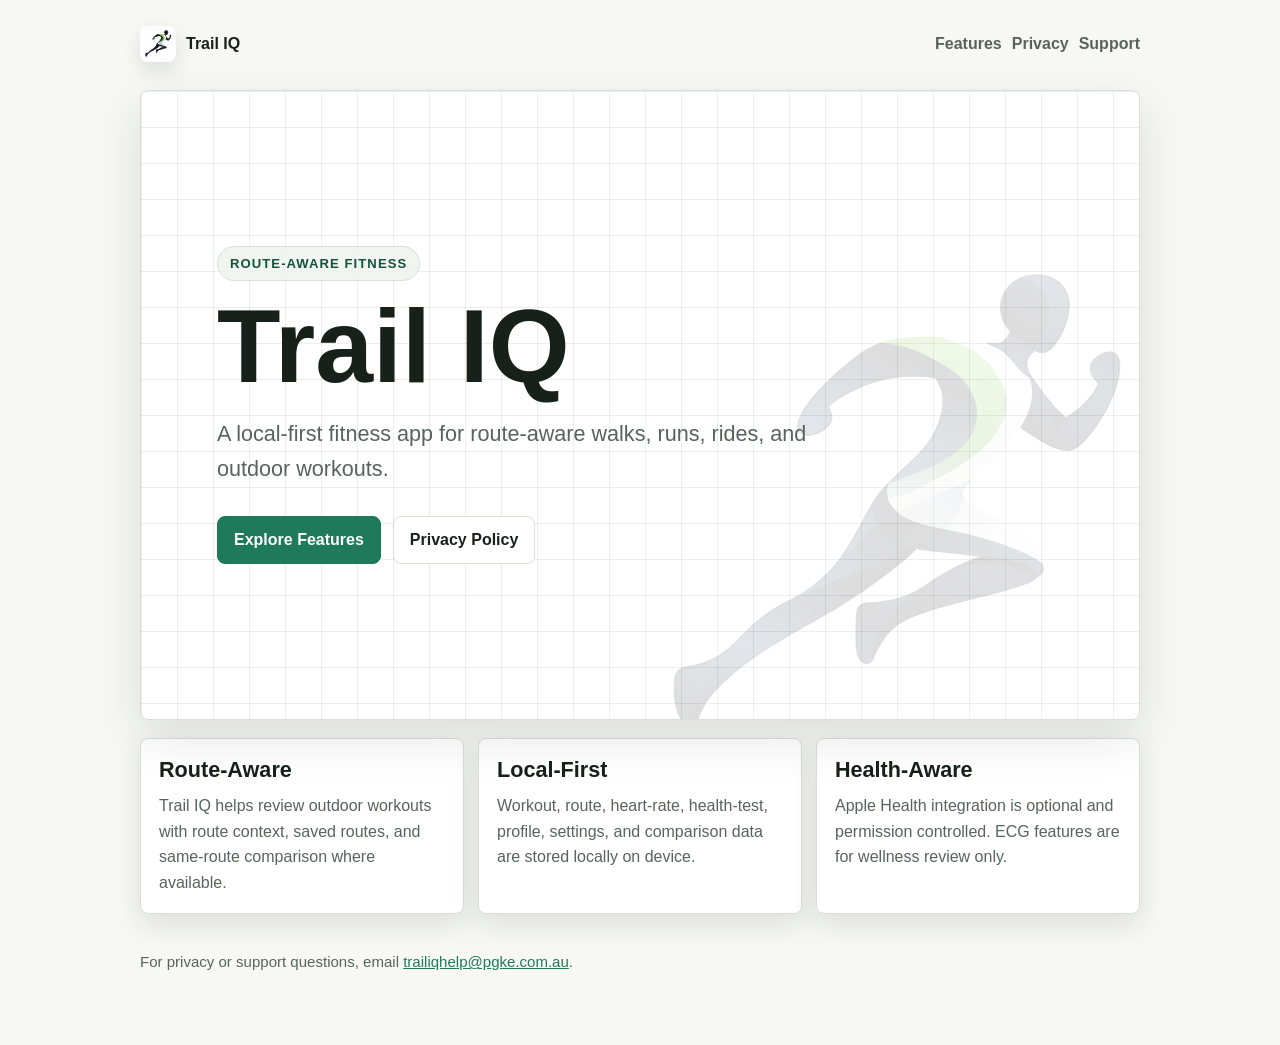
==== index.html @ 5d2b4063 "Update Trail IQ support email" ====
<!doctype html>
<html lang="en">
<head>
  <meta charset="utf-8">
  <meta name="viewport" content="width=device-width, initial-scale=1">
  <title>Trail IQ</title>
  <meta name="description" content="Trail IQ is a local-first fitness app for route-aware outdoor workouts.">
  <style>
    :root {
      color-scheme: light dark;
      --bg: #f7f8f4;
      --text: #17201b;
      --muted: #58635d;
      --panel: #ffffff;
      --panel-soft: #eef3ef;
      --border: #d9ded7;
      --grid: rgba(23, 32, 27, 0.08);
      --accent: #1f7a5c;
      --accent-strong: #14513e;
      --blue: #2f6f95;
      --amber: #a45f10;
      --shadow: rgba(23, 32, 27, 0.12);
    }

    @media (prefers-color-scheme: dark) {
      :root {
        --bg: #111612;
        --text: #edf3ee;
        --muted: #aab5ae;
        --panel: #1a211c;
        --panel-soft: #141b16;
        --border: #334036;
        --grid: rgba(237, 243, 238, 0.08);
        --accent: #5bd39e;
        --accent-strong: #87e6ba;
        --blue: #76b7db;
        --amber: #e6aa4f;
        --shadow: rgba(0, 0, 0, 0.28);
      }
    }

    * {
      box-sizing: border-box;
    }

    body {
      margin: 0;
      background: var(--bg);
      color: var(--text);
      font: 16px/1.6 -apple-system, BlinkMacSystemFont, "Segoe UI", sans-serif;
    }

    main {
      max-width: 1040px;
      margin: 0 auto;
      padding: 26px 20px 56px;
    }

    .site-nav {
      display: flex;
      align-items: center;
      justify-content: space-between;
      gap: 16px;
      margin-bottom: 28px;
    }

    .brand {
      display: inline-flex;
      align-items: center;
      gap: 10px;
      color: var(--text);
      font-weight: 800;
      text-decoration: none;
    }

    .brand img {
      width: 36px;
      height: 36px;
      border-radius: 8px;
      box-shadow: 0 8px 20px var(--shadow);
    }

    .nav-links {
      display: flex;
      flex-wrap: wrap;
      justify-content: flex-end;
      gap: 10px;
    }

    .nav-links a {
      color: var(--muted);
      font-weight: 700;
      text-decoration: none;
    }

    .nav-links a:hover {
      color: var(--accent);
    }

    header {
      position: relative;
      overflow: hidden;
      display: flex;
      align-items: center;
      min-height: 70vh;
      border: 1px solid var(--border);
      border-radius: 8px;
      background:
        linear-gradient(90deg, var(--grid) 1px, transparent 1px),
        linear-gradient(var(--grid) 1px, transparent 1px),
        var(--panel);
      background-size: 36px 36px;
      padding: clamp(26px, 7vw, 76px);
      box-shadow: 0 16px 48px var(--shadow);
    }

    .hero-content {
      position: relative;
      z-index: 1;
      max-width: 680px;
    }

    .hero-mark {
      position: absolute;
      right: clamp(-100px, -5vw, -28px);
      bottom: clamp(-120px, -8vw, -46px);
      width: min(58vw, 620px);
      max-width: 78%;
      opacity: 0.14;
      pointer-events: none;
      user-select: none;
    }

    .kicker {
      display: inline-flex;
      margin-bottom: 18px;
      border: 1px solid var(--border);
      border-radius: 999px;
      padding: 6px 12px;
      background: color-mix(in srgb, var(--panel-soft) 82%, transparent);
      color: var(--accent-strong);
      font-size: 0.82rem;
      font-weight: 800;
      text-transform: uppercase;
      letter-spacing: 0.08em;
    }

    h1 {
      margin: 0;
      font-size: clamp(3rem, 11vw, 6.5rem);
      line-height: 0.92;
      letter-spacing: 0;
    }

    h2 {
      margin: 0 0 10px;
      font-size: 1.35rem;
      line-height: 1.2;
    }

    p {
      color: var(--muted);
    }

    a {
      color: var(--accent);
    }

    .lede {
      max-width: 620px;
      margin: 22px 0 0;
      font-size: clamp(1.1rem, 2.4vw, 1.35rem);
    }

    .actions {
      display: flex;
      flex-wrap: wrap;
      gap: 12px;
      margin-top: 30px;
    }

    .button {
      display: inline-flex;
      min-height: 44px;
      align-items: center;
      justify-content: center;
      border: 1px solid var(--border);
      border-radius: 8px;
      padding: 10px 16px;
      color: var(--text);
      font-weight: 700;
      text-decoration: none;
      background: var(--panel);
    }

    .button.primary {
      border-color: var(--accent);
      background: var(--accent);
      color: #ffffff;
    }

    .route-visual {
      overflow: hidden;
      border: 1px solid var(--border);
      border-radius: 8px;
      background:
        linear-gradient(90deg, var(--grid) 1px, transparent 1px),
        linear-gradient(var(--grid) 1px, transparent 1px),
        var(--panel);
      background-size: 34px 34px;
      min-height: 360px;
      padding: 22px;
    }

    .route-visual svg {
      display: block;
      width: 100%;
      height: auto;
    }

    .map-label {
      display: flex;
      justify-content: space-between;
      gap: 16px;
      margin-top: 14px;
      color: var(--muted);
      font-size: 0.92rem;
      font-weight: 700;
    }

    .sections {
      display: grid;
      grid-template-columns: repeat(3, minmax(0, 1fr));
      gap: 14px;
      margin-top: 18px;
    }

    .section-card {
      border: 1px solid var(--border);
      border-radius: 8px;
      background: var(--panel);
      padding: 18px;
      box-shadow: 0 10px 28px var(--shadow);
    }

    .section-card p {
      margin: 0;
    }

    footer {
      margin-top: 36px;
      color: var(--muted);
      font-size: 0.94rem;
    }

    @media (max-width: 760px) {
      .sections {
        grid-template-columns: 1fr;
      }

      header {
        min-height: auto;
      }

      .site-nav {
        align-items: flex-start;
        flex-direction: column;
      }

      .nav-links {
        justify-content: flex-start;
      }

      .hero-mark {
        width: 86vw;
        max-width: none;
        opacity: 0.08;
      }
    }
  </style>
</head>
<body>
  <main>
    <nav class="site-nav" aria-label="Trail IQ public site">
      <a class="brand" href="index.html">
        <img src="assets/app-icon.png" alt="">
        <span>Trail IQ</span>
      </a>
      <div class="nav-links">
        <a href="features.html">Features</a>
        <a href="privacy.html">Privacy</a>
        <a href="support.html">Support</a>
      </div>
    </nav>

    <header>
      <img class="hero-mark" src="assets/app-icon.png" alt="">
      <section class="hero-content" aria-labelledby="page-title">
        <span class="kicker">Route-aware fitness</span>
        <h1 id="page-title">Trail IQ</h1>
        <p class="lede">A local-first fitness app for route-aware walks, runs, rides, and outdoor workouts.</p>
        <div class="actions" aria-label="Trail IQ public links">
          <a class="button primary" href="features.html">Explore Features</a>
          <a class="button" href="privacy.html">Privacy Policy</a>
        </div>
      </section>

    </header>

    <section class="sections" aria-label="Trail IQ summary">
      <article class="section-card">
        <h2>Route-Aware</h2>
        <p>Trail IQ helps review outdoor workouts with route context, saved routes, and same-route comparison where available.</p>
      </article>
      <article class="section-card">
        <h2>Local-First</h2>
        <p>Workout, route, heart-rate, health-test, profile, settings, and comparison data are stored locally on device.</p>
      </article>
      <article class="section-card">
        <h2>Health-Aware</h2>
        <p>Apple Health integration is optional and permission controlled. ECG features are for wellness review only.</p>
      </article>
    </section>

    <footer>
      <p>For privacy or support questions, email <a href="mailto:trailiqhelp@pgke.com.au">trailiqhelp@pgke.com.au</a>.</p>
    </footer>
  </main>
</body>
</html>
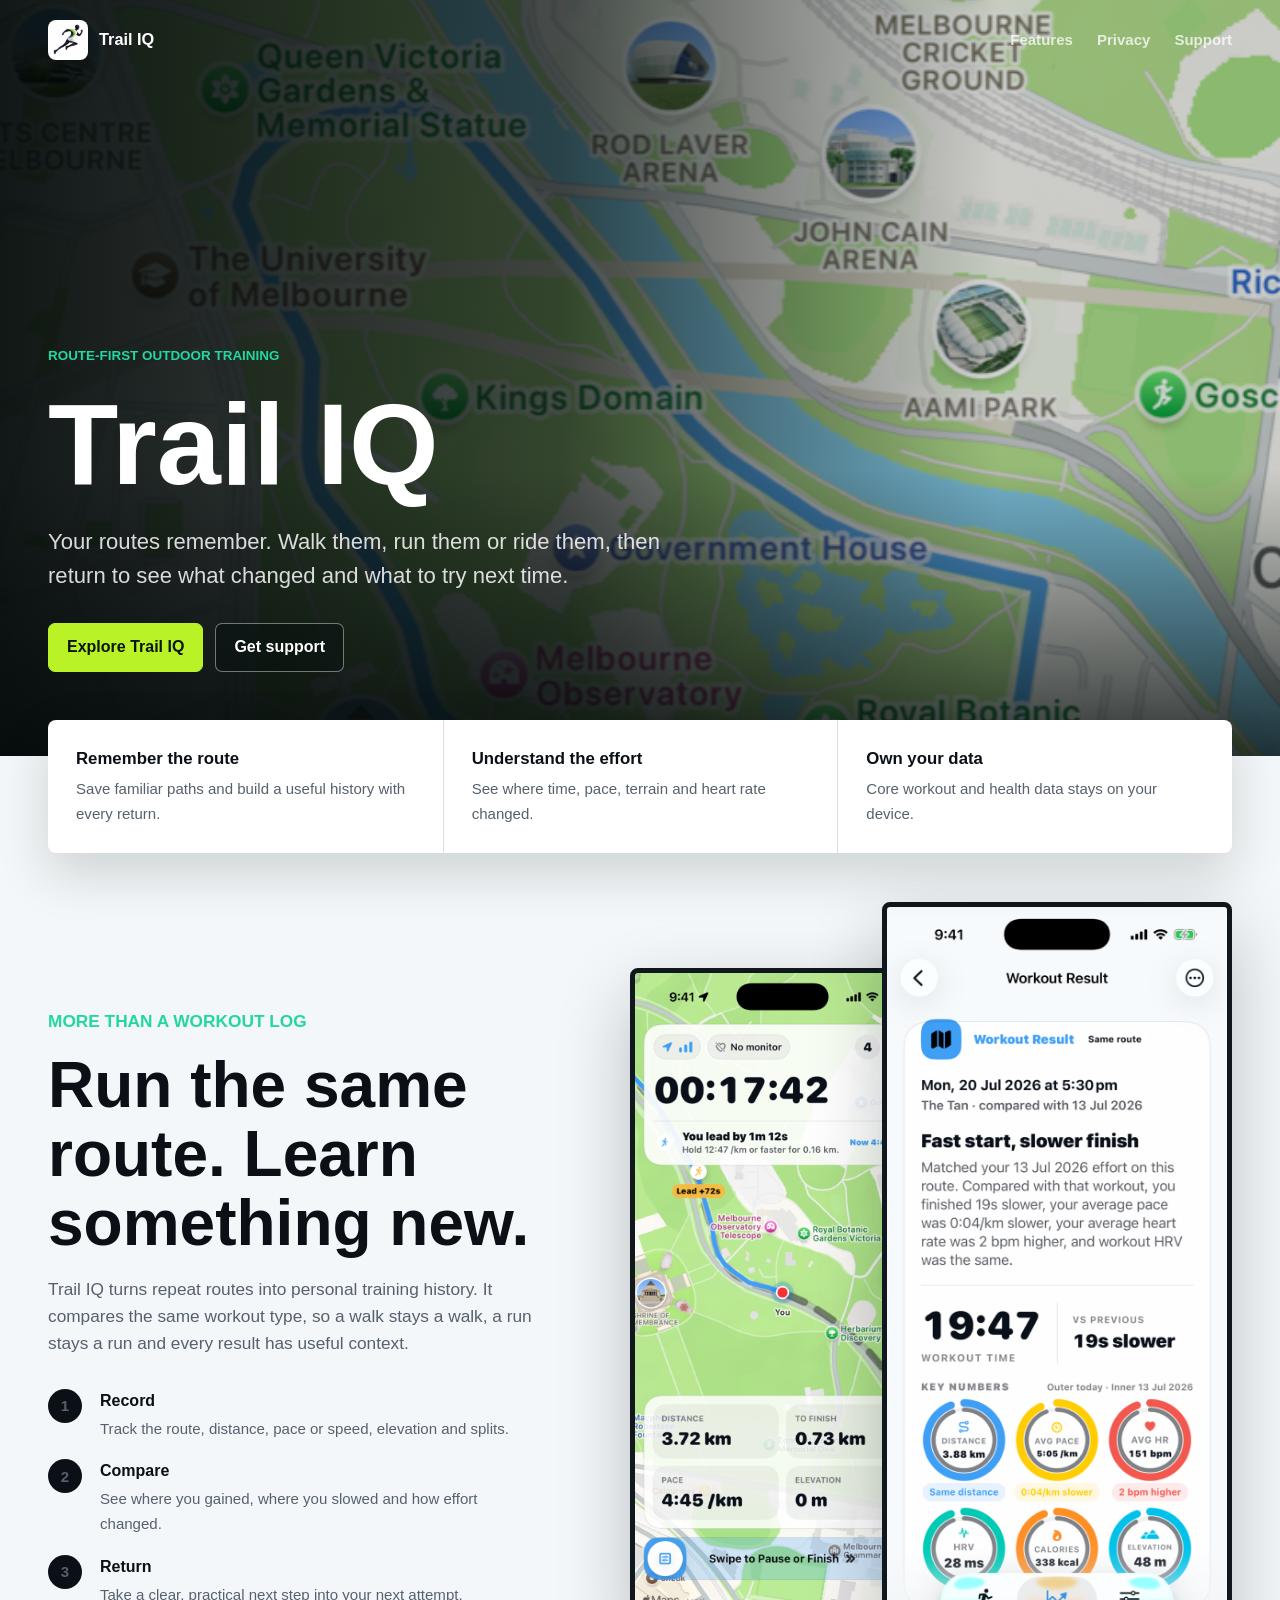
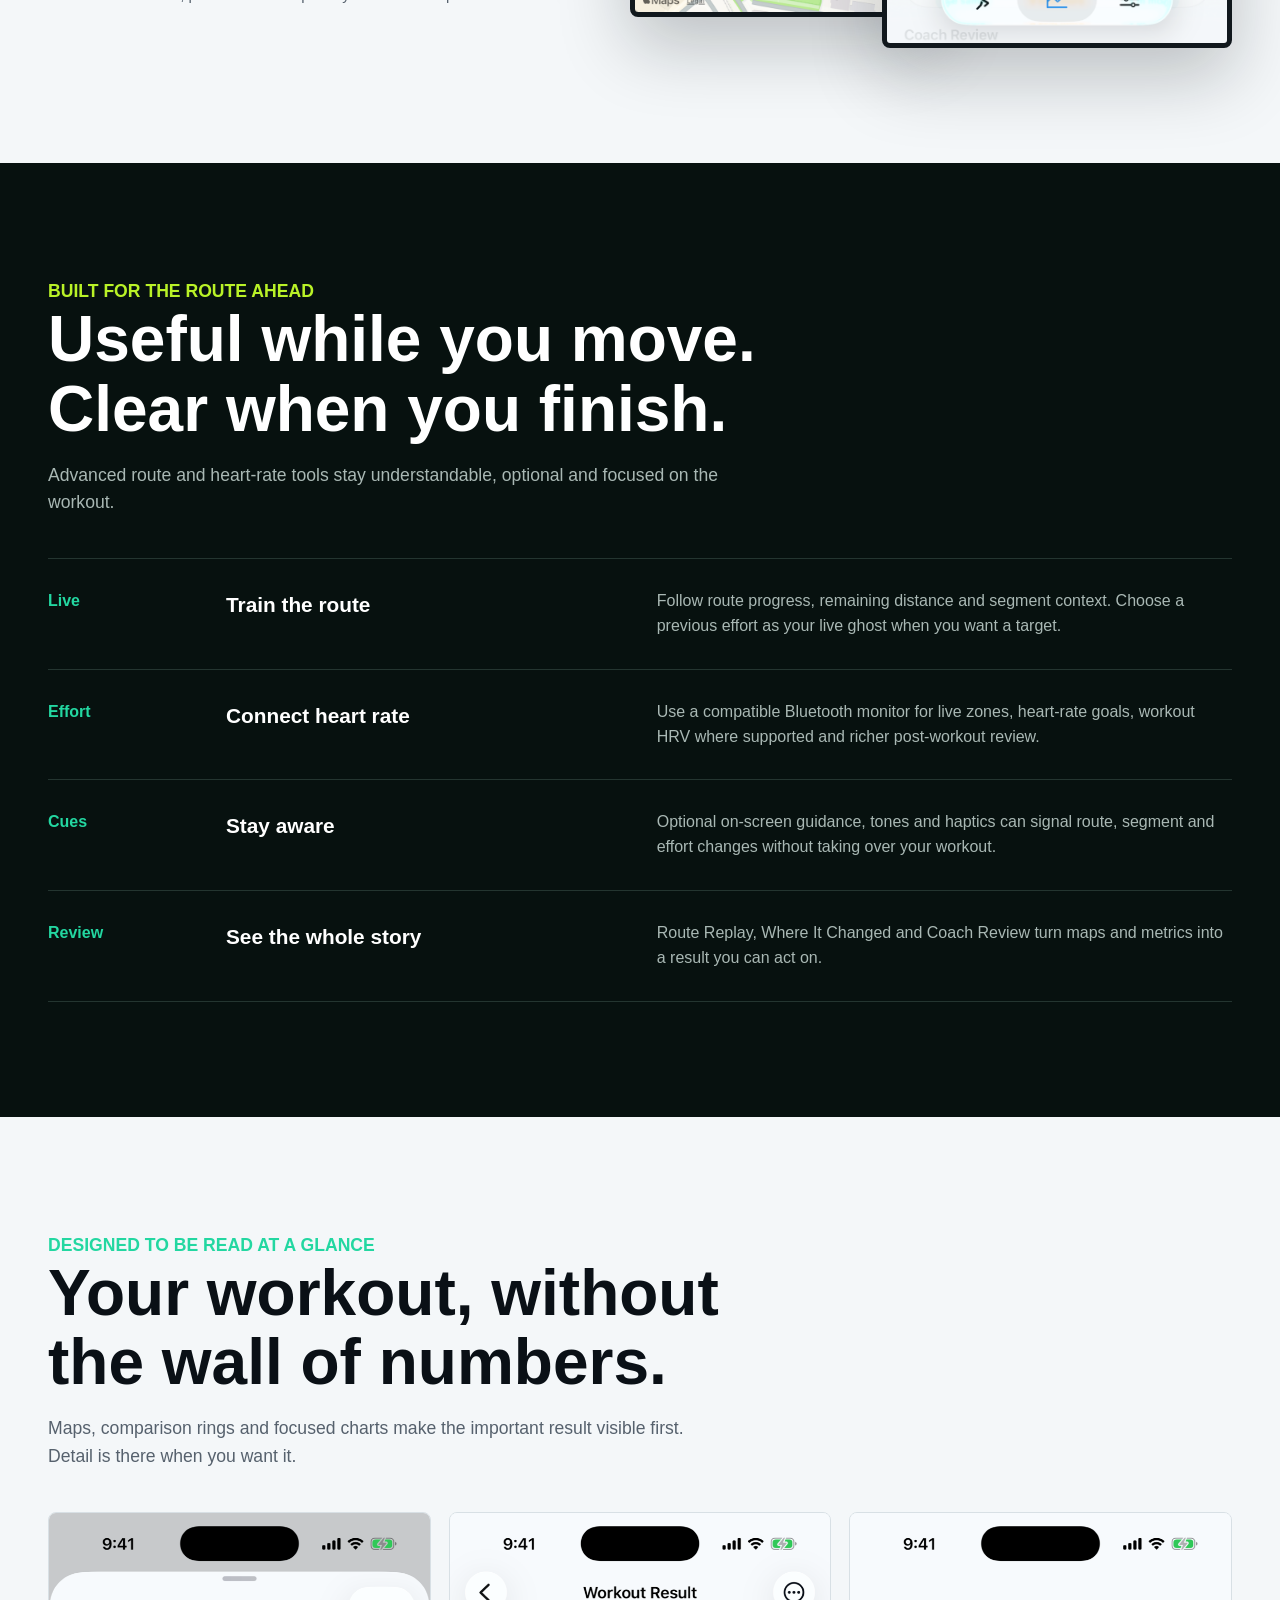
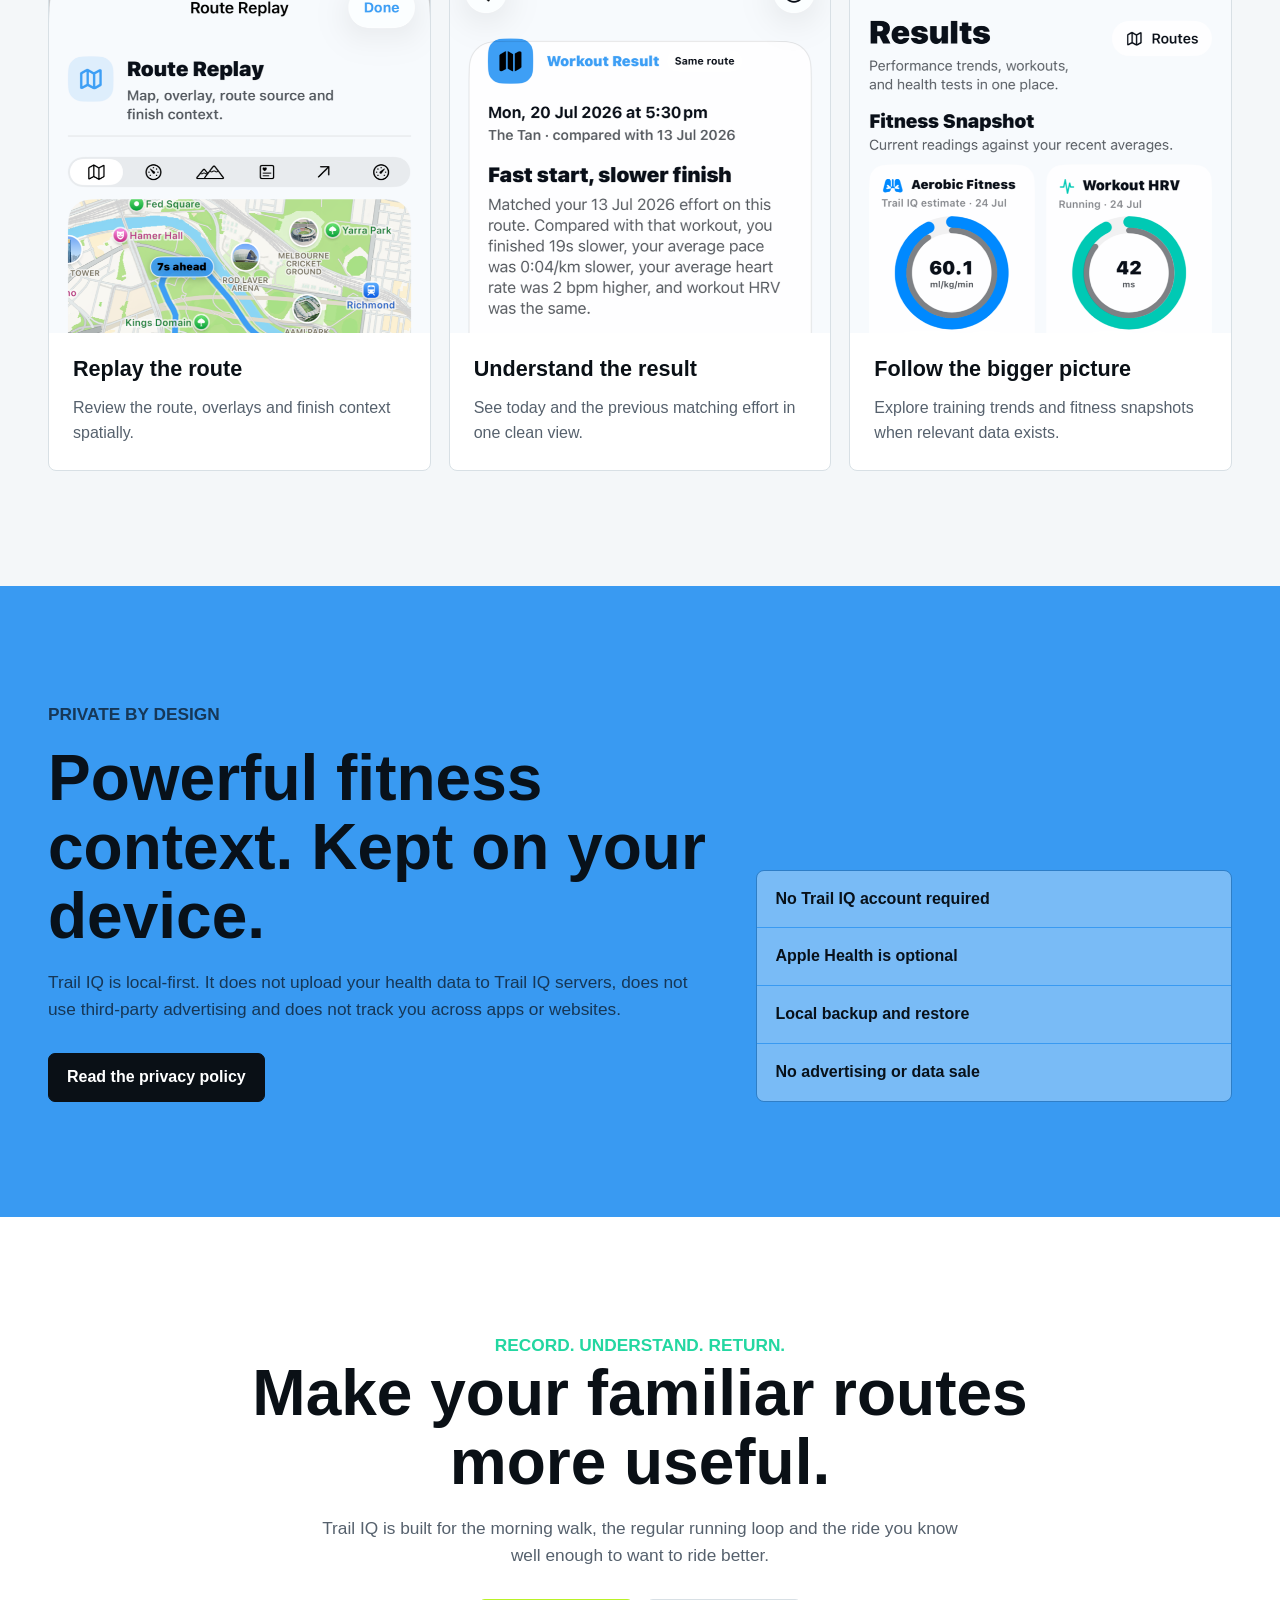
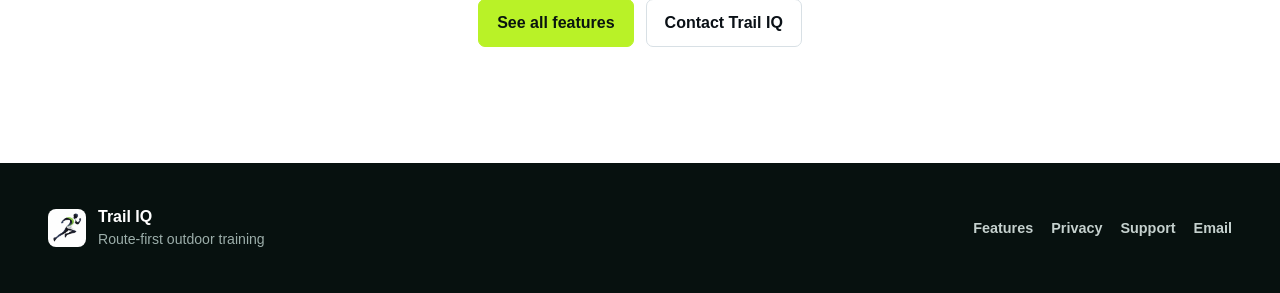
==== commit e5a45d4a: "Revamp Trail IQ public website" ====
--- a/index.html
+++ b/index.html
@@ -3,328 +3,224 @@
 <head>
   <meta charset="utf-8">
   <meta name="viewport" content="width=device-width, initial-scale=1">
-  <title>Trail IQ</title>
-  <meta name="description" content="Trail IQ is a local-first fitness app for route-aware outdoor workouts.">
-  <style>
-    :root {
-      color-scheme: light dark;
-      --bg: #f7f8f4;
-      --text: #17201b;
-      --muted: #58635d;
-      --panel: #ffffff;
-      --panel-soft: #eef3ef;
-      --border: #d9ded7;
-      --grid: rgba(23, 32, 27, 0.08);
-      --accent: #1f7a5c;
-      --accent-strong: #14513e;
-      --blue: #2f6f95;
-      --amber: #a45f10;
-      --shadow: rgba(23, 32, 27, 0.12);
-    }
-
-    @media (prefers-color-scheme: dark) {
-      :root {
-        --bg: #111612;
-        --text: #edf3ee;
-        --muted: #aab5ae;
-        --panel: #1a211c;
-        --panel-soft: #141b16;
-        --border: #334036;
-        --grid: rgba(237, 243, 238, 0.08);
-        --accent: #5bd39e;
-        --accent-strong: #87e6ba;
-        --blue: #76b7db;
-        --amber: #e6aa4f;
-        --shadow: rgba(0, 0, 0, 0.28);
-      }
-    }
-
-    * {
-      box-sizing: border-box;
-    }
-
-    body {
-      margin: 0;
-      background: var(--bg);
-      color: var(--text);
-      font: 16px/1.6 -apple-system, BlinkMacSystemFont, "Segoe UI", sans-serif;
-    }
-
-    main {
-      max-width: 1040px;
-      margin: 0 auto;
-      padding: 26px 20px 56px;
-    }
-
-    .site-nav {
-      display: flex;
-      align-items: center;
-      justify-content: space-between;
-      gap: 16px;
-      margin-bottom: 28px;
-    }
-
-    .brand {
-      display: inline-flex;
-      align-items: center;
-      gap: 10px;
-      color: var(--text);
-      font-weight: 800;
-      text-decoration: none;
-    }
-
-    .brand img {
-      width: 36px;
-      height: 36px;
-      border-radius: 8px;
-      box-shadow: 0 8px 20px var(--shadow);
-    }
-
-    .nav-links {
-      display: flex;
-      flex-wrap: wrap;
-      justify-content: flex-end;
-      gap: 10px;
-    }
-
-    .nav-links a {
-      color: var(--muted);
-      font-weight: 700;
-      text-decoration: none;
-    }
-
-    .nav-links a:hover {
-      color: var(--accent);
-    }
-
-    header {
-      position: relative;
-      overflow: hidden;
-      display: flex;
-      align-items: center;
-      min-height: 70vh;
-      border: 1px solid var(--border);
-      border-radius: 8px;
-      background:
-        linear-gradient(90deg, var(--grid) 1px, transparent 1px),
-        linear-gradient(var(--grid) 1px, transparent 1px),
-        var(--panel);
-      background-size: 36px 36px;
-      padding: clamp(26px, 7vw, 76px);
-      box-shadow: 0 16px 48px var(--shadow);
-    }
-
-    .hero-content {
-      position: relative;
-      z-index: 1;
-      max-width: 680px;
-    }
-
-    .hero-mark {
-      position: absolute;
-      right: clamp(-100px, -5vw, -28px);
-      bottom: clamp(-120px, -8vw, -46px);
-      width: min(58vw, 620px);
-      max-width: 78%;
-      opacity: 0.14;
-      pointer-events: none;
-      user-select: none;
-    }
-
-    .kicker {
-      display: inline-flex;
-      margin-bottom: 18px;
-      border: 1px solid var(--border);
-      border-radius: 999px;
-      padding: 6px 12px;
-      background: color-mix(in srgb, var(--panel-soft) 82%, transparent);
-      color: var(--accent-strong);
-      font-size: 0.82rem;
-      font-weight: 800;
-      text-transform: uppercase;
-      letter-spacing: 0.08em;
-    }
-
-    h1 {
-      margin: 0;
-      font-size: clamp(3rem, 11vw, 6.5rem);
-      line-height: 0.92;
-      letter-spacing: 0;
-    }
-
-    h2 {
-      margin: 0 0 10px;
-      font-size: 1.35rem;
-      line-height: 1.2;
-    }
-
-    p {
-      color: var(--muted);
-    }
-
-    a {
-      color: var(--accent);
-    }
-
-    .lede {
-      max-width: 620px;
-      margin: 22px 0 0;
-      font-size: clamp(1.1rem, 2.4vw, 1.35rem);
-    }
-
-    .actions {
-      display: flex;
-      flex-wrap: wrap;
-      gap: 12px;
-      margin-top: 30px;
-    }
-
-    .button {
-      display: inline-flex;
-      min-height: 44px;
-      align-items: center;
-      justify-content: center;
-      border: 1px solid var(--border);
-      border-radius: 8px;
-      padding: 10px 16px;
-      color: var(--text);
-      font-weight: 700;
-      text-decoration: none;
-      background: var(--panel);
-    }
-
-    .button.primary {
-      border-color: var(--accent);
-      background: var(--accent);
-      color: #ffffff;
-    }
-
-    .route-visual {
-      overflow: hidden;
-      border: 1px solid var(--border);
-      border-radius: 8px;
-      background:
-        linear-gradient(90deg, var(--grid) 1px, transparent 1px),
-        linear-gradient(var(--grid) 1px, transparent 1px),
-        var(--panel);
-      background-size: 34px 34px;
-      min-height: 360px;
-      padding: 22px;
-    }
-
-    .route-visual svg {
-      display: block;
-      width: 100%;
-      height: auto;
-    }
-
-    .map-label {
-      display: flex;
-      justify-content: space-between;
-      gap: 16px;
-      margin-top: 14px;
-      color: var(--muted);
-      font-size: 0.92rem;
-      font-weight: 700;
-    }
-
-    .sections {
-      display: grid;
-      grid-template-columns: repeat(3, minmax(0, 1fr));
-      gap: 14px;
-      margin-top: 18px;
-    }
-
-    .section-card {
-      border: 1px solid var(--border);
-      border-radius: 8px;
-      background: var(--panel);
-      padding: 18px;
-      box-shadow: 0 10px 28px var(--shadow);
-    }
-
-    .section-card p {
-      margin: 0;
-    }
-
-    footer {
-      margin-top: 36px;
-      color: var(--muted);
-      font-size: 0.94rem;
-    }
-
-    @media (max-width: 760px) {
-      .sections {
-        grid-template-columns: 1fr;
-      }
-
-      header {
-        min-height: auto;
-      }
-
-      .site-nav {
-        align-items: flex-start;
-        flex-direction: column;
-      }
-
-      .nav-links {
-        justify-content: flex-start;
-      }
-
-      .hero-mark {
-        width: 86vw;
-        max-width: none;
-        opacity: 0.08;
-      }
-    }
-  </style>
+  <meta name="theme-color" content="#07110f">
+  <title>Trail IQ | Your routes remember</title>
+  <meta name="description" content="Trail IQ remembers the routes you walk, run and ride, then shows what changed and what to try next time.">
+  <meta property="og:title" content="Trail IQ | Your routes remember">
+  <meta property="og:description" content="Record outdoor workouts, compare every return and learn from the routes you repeat.">
+  <meta property="og:image" content="assets/screen-result.png">
+  <link rel="icon" href="assets/app-icon.png">
+  <link rel="stylesheet" href="assets/site.css?v=4">
 </head>
 <body>
+  <nav class="site-nav on-dark" aria-label="Trail IQ public site">
+    <a class="brand" href="index.html" aria-current="page">
+      <img src="assets/app-icon.png" alt="">
+      <span>Trail IQ</span>
+    </a>
+    <div class="nav-links">
+      <a href="features.html">Features</a>
+      <a href="privacy.html">Privacy</a>
+      <a href="support.html">Support</a>
+    </div>
+  </nav>
+
   <main>
-    <nav class="site-nav" aria-label="Trail IQ public site">
-      <a class="brand" href="index.html">
+    <header class="hero">
+      <div class="hero-inner">
+        <div class="hero-copy">
+          <p class="eyebrow">Route-first outdoor training</p>
+          <h1>Trail IQ</h1>
+          <p class="lede">Your routes remember. Walk them, run them or ride them, then return to see what changed and what to try next time.</p>
+          <div class="actions">
+            <a class="button bright" href="features.html">Explore Trail IQ</a>
+            <a class="button ghost" href="support.html">Get support</a>
+          </div>
+        </div>
+      </div>
+    </header>
+
+    <section class="promise-strip" aria-label="Trail IQ at a glance">
+      <div class="promise-grid">
+        <div class="promise-item">
+          <strong>Remember the route</strong>
+          <span>Save familiar paths and build a useful history with every return.</span>
+        </div>
+        <div class="promise-item">
+          <strong>Understand the effort</strong>
+          <span>See where time, pace, terrain and heart rate changed.</span>
+        </div>
+        <div class="promise-item">
+          <strong>Own your data</strong>
+          <span>Core workout and health data stays on your device.</span>
+        </div>
+      </div>
+    </section>
+
+    <section class="section">
+      <div class="section-inner story-layout">
+        <div class="story-copy">
+          <p class="eyebrow">More than a workout log</p>
+          <h2>Run the same route. Learn something new.</h2>
+          <p>Trail IQ turns repeat routes into personal training history. It compares the same workout type, so a walk stays a walk, a run stays a run and every result has useful context.</p>
+
+          <div class="story-list">
+            <div class="story-point">
+              <span class="story-index">1</span>
+              <div>
+                <strong>Record</strong>
+                <span>Track the route, distance, pace or speed, elevation and splits.</span>
+              </div>
+            </div>
+            <div class="story-point">
+              <span class="story-index">2</span>
+              <div>
+                <strong>Compare</strong>
+                <span>See where you gained, where you slowed and how effort changed.</span>
+              </div>
+            </div>
+            <div class="story-point">
+              <span class="story-index">3</span>
+              <div>
+                <strong>Return</strong>
+                <span>Take a clear, practical next step into your next attempt.</span>
+              </div>
+            </div>
+          </div>
+        </div>
+
+        <div class="screen-stage" aria-label="Trail IQ workout result and live ghost screens">
+          <figure class="phone-shot secondary">
+            <img src="assets/screen-ghost.png" alt="A live Trail IQ workout comparing the user with a previous effort on the same route.">
+          </figure>
+          <figure class="phone-shot primary">
+            <img src="assets/screen-result.png" alt="A Trail IQ workout result with same-route comparison rings.">
+          </figure>
+        </div>
+      </div>
+    </section>
+
+    <section class="section band-dark">
+      <div class="section-inner">
+        <div class="section-heading">
+          <p class="eyebrow">Built for the route ahead</p>
+          <h2>Useful while you move. Clear when you finish.</h2>
+          <p>Advanced route and heart-rate tools stay understandable, optional and focused on the workout.</p>
+        </div>
+
+        <div class="feature-rows">
+          <div class="feature-row">
+            <span class="feature-number">Live</span>
+            <strong>Train the route</strong>
+            <p>Follow route progress, remaining distance and segment context. Choose a previous effort as your live ghost when you want a target.</p>
+          </div>
+          <div class="feature-row">
+            <span class="feature-number">Effort</span>
+            <strong>Connect heart rate</strong>
+            <p>Use a compatible Bluetooth monitor for live zones, heart-rate goals, workout HRV where supported and richer post-workout review.</p>
+          </div>
+          <div class="feature-row">
+            <span class="feature-number">Cues</span>
+            <strong>Stay aware</strong>
+            <p>Optional on-screen guidance, tones and haptics can signal route, segment and effort changes without taking over your workout.</p>
+          </div>
+          <div class="feature-row">
+            <span class="feature-number">Review</span>
+            <strong>See the whole story</strong>
+            <p>Route Replay, Where It Changed and Coach Review turn maps and metrics into a result you can act on.</p>
+          </div>
+        </div>
+      </div>
+    </section>
+
+    <section class="section">
+      <div class="section-inner">
+        <div class="section-heading">
+          <p class="eyebrow">Designed to be read at a glance</p>
+          <h2>Your workout, without the wall of numbers.</h2>
+          <p>Maps, comparison rings and focused charts make the important result visible first. Detail is there when you want it.</p>
+        </div>
+
+        <div class="showcase-grid">
+          <article class="showcase">
+            <div class="showcase-media">
+              <img src="assets/screen-replay.png" alt="Trail IQ Route Replay showing a real route and comparison points.">
+            </div>
+            <div class="showcase-copy">
+              <h3>Replay the route</h3>
+              <p>Review the route, overlays and finish context spatially.</p>
+            </div>
+          </article>
+          <article class="showcase">
+            <div class="showcase-media">
+              <img src="assets/screen-result.png" alt="Trail IQ workout result with route comparison metrics.">
+            </div>
+            <div class="showcase-copy">
+              <h3>Understand the result</h3>
+              <p>See today and the previous matching effort in one clean view.</p>
+            </div>
+          </article>
+          <article class="showcase">
+            <div class="showcase-media">
+              <img src="assets/screen-trends.png" alt="Trail IQ fitness snapshot and workload trends.">
+            </div>
+            <div class="showcase-copy">
+              <h3>Follow the bigger picture</h3>
+              <p>Explore training trends and fitness snapshots when relevant data exists.</p>
+            </div>
+          </article>
+        </div>
+      </div>
+    </section>
+
+    <section class="section privacy-band">
+      <div class="section-inner privacy-layout">
+        <div>
+          <p class="eyebrow">Private by design</p>
+          <h2>Powerful fitness context. Kept on your device.</h2>
+          <p>Trail IQ is local-first. It does not upload your health data to Trail IQ servers, does not use third-party advertising and does not track you across apps or websites.</p>
+          <div class="actions">
+            <a class="button" href="privacy.html">Read the privacy policy</a>
+          </div>
+        </div>
+        <div class="privacy-facts" aria-label="Trail IQ privacy facts">
+          <div class="privacy-fact">No Trail IQ account required</div>
+          <div class="privacy-fact">Apple Health is optional</div>
+          <div class="privacy-fact">Local backup and restore</div>
+          <div class="privacy-fact">No advertising or data sale</div>
+        </div>
+      </div>
+    </section>
+
+    <section class="section cta">
+      <div class="section-inner">
+        <p class="eyebrow">Record. Understand. Return.</p>
+        <h2>Make your familiar routes more useful.</h2>
+        <p>Trail IQ is built for the morning walk, the regular running loop and the ride you know well enough to want to ride better.</p>
+        <div class="actions">
+          <a class="button bright" href="features.html">See all features</a>
+          <a class="button outline" href="mailto:trailiqhelp@pgke.com.au">Contact Trail IQ</a>
+        </div>
+      </div>
+    </section>
+  </main>
+
+  <footer class="site-footer">
+    <div class="footer-inner">
+      <div class="footer-brand">
         <img src="assets/app-icon.png" alt="">
-        <span>Trail IQ</span>
-      </a>
-      <div class="nav-links">
+        <div>
+          <strong>Trail IQ</strong>
+          <span>Route-first outdoor training</span>
+        </div>
+      </div>
+      <div class="footer-links">
         <a href="features.html">Features</a>
         <a href="privacy.html">Privacy</a>
         <a href="support.html">Support</a>
-      </div>
-    </nav>
-
-    <header>
-      <img class="hero-mark" src="assets/app-icon.png" alt="">
-      <section class="hero-content" aria-labelledby="page-title">
-        <span class="kicker">Route-aware fitness</span>
-        <h1 id="page-title">Trail IQ</h1>
-        <p class="lede">A local-first fitness app for route-aware walks, runs, rides, and outdoor workouts.</p>
-        <div class="actions" aria-label="Trail IQ public links">
-          <a class="button primary" href="features.html">Explore Features</a>
-          <a class="button" href="privacy.html">Privacy Policy</a>
-        </div>
-      </section>
-
-    </header>
-
-    <section class="sections" aria-label="Trail IQ summary">
-      <article class="section-card">
-        <h2>Route-Aware</h2>
-        <p>Trail IQ helps review outdoor workouts with route context, saved routes, and same-route comparison where available.</p>
-      </article>
-      <article class="section-card">
-        <h2>Local-First</h2>
-        <p>Workout, route, heart-rate, health-test, profile, settings, and comparison data are stored locally on device.</p>
-      </article>
-      <article class="section-card">
-        <h2>Health-Aware</h2>
-        <p>Apple Health integration is optional and permission controlled. ECG features are for wellness review only.</p>
-      </article>
-    </section>
-
-    <footer>
-      <p>For privacy or support questions, email <a href="mailto:trailiqhelp@pgke.com.au">trailiqhelp@pgke.com.au</a>.</p>
-    </footer>
-  </main>
+        <a href="mailto:trailiqhelp@pgke.com.au">Email</a>
+      </div>
+    </div>
+  </footer>
 </body>
 </html>
--- a/assets/site.css
+++ b/assets/site.css
@@ -0,0 +1,1028 @@
+:root {
+  color-scheme: light;
+  --ink: #0a1016;
+  --muted: #56616d;
+  --quiet: #78828c;
+  --paper: #ffffff;
+  --canvas: #f4f7f9;
+  --soft: #eaf0f3;
+  --line: #d8e0e5;
+  --night: #07110f;
+  --night-soft: #10211e;
+  --lime: #b9f227;
+  --mint: #23d7a1;
+  --blue: #399af2;
+  --coral: #ff655d;
+  --amber: #f2bd3d;
+  --shadow: rgba(7, 17, 15, 0.16);
+}
+
+* {
+  box-sizing: border-box;
+  letter-spacing: 0;
+}
+
+html {
+  scroll-behavior: smooth;
+}
+
+body {
+  margin: 0;
+  overflow-x: hidden;
+  background: var(--canvas);
+  color: var(--ink);
+  font: 16px/1.55 -apple-system, BlinkMacSystemFont, "SF Pro Text", "Segoe UI", sans-serif;
+  text-rendering: optimizeLegibility;
+}
+
+img {
+  max-width: 100%;
+}
+
+a {
+  color: inherit;
+}
+
+.site-nav {
+  position: relative;
+  z-index: 20;
+  display: flex;
+  align-items: center;
+  justify-content: space-between;
+  gap: 20px;
+  max-width: 1240px;
+  margin: 0 auto;
+  padding: 20px 28px;
+}
+
+.site-nav.on-dark {
+  position: absolute;
+  top: 0;
+  right: 0;
+  left: 0;
+  color: #ffffff;
+}
+
+.brand {
+  display: inline-flex;
+  align-items: center;
+  gap: 11px;
+  color: inherit;
+  font-size: 1.02rem;
+  font-weight: 800;
+  text-decoration: none;
+}
+
+.brand img {
+  width: 40px;
+  height: 40px;
+  border-radius: 8px;
+  box-shadow: 0 10px 24px rgba(0, 0, 0, 0.24);
+}
+
+.nav-links {
+  display: flex;
+  min-width: 0;
+  align-items: center;
+  gap: 24px;
+}
+
+.nav-links a {
+  color: inherit;
+  font-size: 0.94rem;
+  font-weight: 700;
+  text-decoration: none;
+  opacity: 0.76;
+}
+
+.nav-links a:hover,
+.nav-links a[aria-current="page"] {
+  opacity: 1;
+}
+
+.hero {
+  position: relative;
+  display: flex;
+  min-height: min(780px, 84svh);
+  align-items: flex-end;
+  overflow: hidden;
+  background-color: var(--night);
+  background-image:
+    linear-gradient(90deg, rgba(3, 10, 9, 0.94) 0%, rgba(3, 10, 9, 0.72) 44%, rgba(3, 10, 9, 0.18) 78%),
+    linear-gradient(0deg, rgba(3, 10, 9, 0.76) 0%, transparent 38%),
+    url("screen-home.png");
+  background-position: center 42%;
+  background-size: cover;
+  color: #ffffff;
+}
+
+.hero-inner {
+  position: relative;
+  z-index: 2;
+  width: min(1184px, calc(100% - 48px));
+  margin: 0 auto;
+  padding: 150px 0 84px;
+}
+
+.hero-copy {
+  width: 100%;
+  max-width: 680px;
+}
+
+.eyebrow {
+  margin: 0 0 16px;
+  color: var(--mint);
+  font-size: 0.84rem;
+  font-weight: 850;
+  text-transform: uppercase;
+}
+
+h1,
+h2,
+h3 {
+  margin-top: 0;
+  line-height: 1.08;
+}
+
+h1 {
+  max-width: 760px;
+  margin-bottom: 18px;
+  font-size: clamp(3.5rem, 9vw, 7.2rem);
+  font-weight: 900;
+}
+
+h2 {
+  margin-bottom: 18px;
+  font-size: clamp(2.15rem, 5vw, 4.3rem);
+  font-weight: 880;
+}
+
+h3 {
+  margin-bottom: 10px;
+  font-size: 1.35rem;
+  font-weight: 820;
+}
+
+p {
+  color: var(--muted);
+}
+
+.hero .lede {
+  max-width: 640px;
+  margin: 0;
+  color: rgba(255, 255, 255, 0.84);
+  font-size: clamp(1.1rem, 2vw, 1.38rem);
+}
+
+.actions {
+  display: flex;
+  flex-wrap: wrap;
+  gap: 12px;
+  margin-top: 30px;
+}
+
+.button {
+  display: inline-flex;
+  min-height: 48px;
+  align-items: center;
+  justify-content: center;
+  border: 1px solid var(--ink);
+  border-radius: 7px;
+  padding: 11px 18px;
+  background: var(--ink);
+  color: #ffffff;
+  font-weight: 800;
+  text-decoration: none;
+}
+
+.button:hover {
+  transform: translateY(-1px);
+}
+
+.button.bright {
+  border-color: var(--lime);
+  background: var(--lime);
+  color: #0a150f;
+}
+
+.button.ghost {
+  border-color: rgba(255, 255, 255, 0.42);
+  background: rgba(7, 17, 15, 0.48);
+  color: #ffffff;
+  backdrop-filter: blur(14px);
+}
+
+.button.outline {
+  border-color: var(--line);
+  background: var(--paper);
+  color: var(--ink);
+}
+
+.section {
+  padding: clamp(68px, 9vw, 118px) 28px;
+}
+
+.section-inner {
+  width: min(1184px, 100%);
+  margin: 0 auto;
+}
+
+.section-heading {
+  max-width: 760px;
+  margin-bottom: 42px;
+}
+
+.section-heading p {
+  max-width: 680px;
+  margin: 0;
+  font-size: 1.1rem;
+}
+
+.promise-strip {
+  position: relative;
+  z-index: 3;
+  width: min(1184px, calc(100% - 48px));
+  margin: -36px auto 0;
+  border-radius: 8px;
+  background: var(--paper);
+  box-shadow: 0 20px 52px var(--shadow);
+}
+
+.promise-grid {
+  display: grid;
+  grid-template-columns: repeat(3, 1fr);
+}
+
+.promise-item {
+  min-width: 0;
+  padding: 26px 28px;
+}
+
+.promise-item + .promise-item {
+  border-left: 1px solid var(--line);
+}
+
+.promise-item strong {
+  display: block;
+  margin-bottom: 5px;
+  font-size: 1.05rem;
+}
+
+.promise-item span {
+  color: var(--muted);
+  font-size: 0.94rem;
+}
+
+.story-layout {
+  display: grid;
+  grid-template-columns: minmax(0, 0.9fr) minmax(420px, 1.1fr);
+  gap: clamp(42px, 7vw, 96px);
+  align-items: center;
+}
+
+.story-copy {
+  max-width: 540px;
+}
+
+.story-copy p {
+  font-size: 1.08rem;
+}
+
+.story-list {
+  display: grid;
+  gap: 18px;
+  margin-top: 32px;
+}
+
+.story-point {
+  display: grid;
+  grid-template-columns: 38px minmax(0, 1fr);
+  gap: 14px;
+}
+
+.story-index {
+  display: grid;
+  width: 34px;
+  height: 34px;
+  place-items: center;
+  border-radius: 50%;
+  background: var(--ink);
+  color: var(--lime);
+  font-size: 0.82rem;
+  font-weight: 900;
+}
+
+.story-point strong {
+  display: block;
+  margin-bottom: 3px;
+}
+
+.story-point span {
+  color: var(--muted);
+  font-size: 0.94rem;
+}
+
+.screen-stage {
+  position: relative;
+  min-height: 680px;
+}
+
+.phone-shot {
+  position: absolute;
+  margin: 0;
+  overflow: hidden;
+  border: 5px solid #11181d;
+  border-radius: 8px;
+  background: #11181d;
+  box-shadow: 0 28px 72px rgba(10, 16, 22, 0.24);
+}
+
+.phone-shot img {
+  display: block;
+  width: 100%;
+  height: auto;
+}
+
+.phone-shot.primary {
+  right: 0;
+  bottom: 0;
+  width: min(62%, 350px);
+  z-index: 2;
+}
+
+.phone-shot.secondary {
+  top: 0;
+  left: 0;
+  width: min(54%, 305px);
+  z-index: 1;
+}
+
+.phone-shot.tertiary {
+  right: 7%;
+  top: 11%;
+  width: min(45%, 250px);
+  opacity: 0.72;
+}
+
+.band-dark {
+  background: var(--night);
+  color: #ffffff;
+}
+
+.band-dark p {
+  color: #a9b8b4;
+}
+
+.band-dark .eyebrow {
+  color: var(--lime);
+}
+
+.feature-rows {
+  display: grid;
+  gap: 0;
+  border-top: 1px solid #243530;
+}
+
+.feature-row {
+  display: grid;
+  grid-template-columns: 150px minmax(220px, 0.7fr) minmax(280px, 1fr);
+  gap: 28px;
+  align-items: start;
+  padding: 30px 0;
+  border-bottom: 1px solid #243530;
+}
+
+.feature-row .feature-number {
+  color: var(--mint);
+  font-weight: 850;
+}
+
+.feature-row strong {
+  font-size: 1.3rem;
+}
+
+.feature-row p {
+  margin: 0;
+}
+
+.showcase-grid {
+  display: grid;
+  grid-template-columns: repeat(3, minmax(0, 1fr));
+  gap: 18px;
+}
+
+.showcase {
+  overflow: hidden;
+  border: 1px solid var(--line);
+  border-radius: 8px;
+  background: var(--paper);
+}
+
+.showcase-media {
+  overflow: hidden;
+  height: 420px;
+  background: var(--soft);
+}
+
+.showcase-media img {
+  width: 100%;
+  height: 100%;
+  object-fit: cover;
+  object-position: top center;
+}
+
+.showcase-copy {
+  padding: 24px;
+}
+
+.showcase-copy p {
+  margin-bottom: 0;
+}
+
+.privacy-band {
+  background: var(--blue);
+  color: #08111a;
+}
+
+.privacy-layout {
+  display: grid;
+  grid-template-columns: minmax(0, 1fr) minmax(320px, 0.72fr);
+  gap: 48px;
+  align-items: end;
+}
+
+.privacy-layout p {
+  max-width: 680px;
+  color: rgba(8, 17, 26, 0.72);
+  font-size: 1.08rem;
+}
+
+.privacy-facts {
+  display: grid;
+  gap: 1px;
+  border: 1px solid rgba(8, 17, 26, 0.2);
+  border-radius: 8px;
+  overflow: hidden;
+}
+
+.privacy-fact {
+  padding: 16px 18px;
+  background: rgba(255, 255, 255, 0.32);
+  font-weight: 800;
+}
+
+.cta {
+  background: var(--paper);
+  text-align: center;
+}
+
+.cta .section-inner {
+  max-width: 820px;
+}
+
+.cta p {
+  max-width: 640px;
+  margin: 0 auto;
+  font-size: 1.08rem;
+}
+
+.cta .actions {
+  justify-content: center;
+}
+
+.page-hero {
+  position: relative;
+  display: flex;
+  min-height: 530px;
+  align-items: flex-end;
+  overflow: hidden;
+  background-color: var(--night);
+  background-image:
+    linear-gradient(90deg, rgba(3, 10, 9, 0.95), rgba(3, 10, 9, 0.58) 58%, rgba(3, 10, 9, 0.18)),
+    url("screen-replay.png");
+  background-position: center 38%;
+  background-size: cover;
+  color: #ffffff;
+}
+
+.page-hero .hero-inner {
+  padding-bottom: 68px;
+}
+
+.page-hero h1 {
+  max-width: 900px;
+  font-size: clamp(3rem, 7vw, 6rem);
+}
+
+.page-hero .lede {
+  max-width: 700px;
+  color: rgba(255, 255, 255, 0.8);
+  font-size: 1.18rem;
+}
+
+.feature-detail {
+  display: grid;
+  grid-template-columns: minmax(0, 0.9fr) minmax(340px, 0.7fr);
+  gap: clamp(42px, 8vw, 110px);
+  align-items: center;
+}
+
+.feature-detail + .feature-detail {
+  margin-top: 110px;
+}
+
+.feature-detail.reverse .feature-copy {
+  order: 2;
+}
+
+.feature-detail.reverse .single-screen {
+  order: 1;
+}
+
+.feature-copy p {
+  font-size: 1.06rem;
+}
+
+.feature-copy ul {
+  margin: 24px 0 0;
+  padding: 0;
+  list-style: none;
+}
+
+.feature-copy li {
+  position: relative;
+  margin-top: 12px;
+  padding-left: 24px;
+  color: var(--muted);
+}
+
+.feature-copy li::before {
+  position: absolute;
+  top: 0.66em;
+  left: 0;
+  width: 9px;
+  height: 9px;
+  border-radius: 50%;
+  background: var(--mint);
+  content: "";
+}
+
+.single-screen {
+  justify-self: center;
+  margin: 0;
+  width: min(100%, 370px);
+  overflow: hidden;
+  border: 5px solid #11181d;
+  border-radius: 8px;
+  background: #11181d;
+  box-shadow: 0 28px 72px rgba(10, 16, 22, 0.2);
+}
+
+.single-screen img {
+  display: block;
+  width: 100%;
+}
+
+.doc-main {
+  width: min(1120px, calc(100% - 48px));
+  margin: 0 auto;
+  padding: 44px 0 84px;
+}
+
+.doc-hero {
+  padding: 0;
+  background: var(--paper);
+}
+
+.doc-hero .doc-main {
+  padding-top: 64px;
+  padding-bottom: 56px;
+}
+
+.doc-heading {
+  display: flex;
+  align-items: center;
+  gap: 20px;
+}
+
+.doc-heading img {
+  width: 76px;
+  height: 76px;
+  border-radius: 8px;
+  box-shadow: 0 14px 32px var(--shadow);
+}
+
+.doc-heading h1 {
+  margin-bottom: 8px;
+  font-size: clamp(2.7rem, 7vw, 5rem);
+}
+
+.effective-date,
+.doc-lede {
+  margin: 0;
+  color: var(--muted);
+  font-weight: 650;
+}
+
+.doc-lede {
+  max-width: 780px;
+  margin-top: 24px;
+  font-size: 1.08rem;
+}
+
+.summary-grid {
+  display: grid;
+  grid-template-columns: repeat(3, 1fr);
+  gap: 1px;
+  margin-top: 36px;
+  border: 1px solid var(--line);
+  border-radius: 8px;
+  overflow: hidden;
+  background: var(--line);
+}
+
+.summary-item {
+  padding: 20px;
+  background: var(--canvas);
+}
+
+.summary-item strong {
+  display: block;
+  margin-bottom: 5px;
+}
+
+.summary-item span {
+  color: var(--muted);
+  font-size: 0.92rem;
+}
+
+.doc-layout {
+  display: grid;
+  grid-template-columns: 220px minmax(0, 1fr);
+  gap: 48px;
+  align-items: start;
+}
+
+.toc {
+  position: sticky;
+  top: 24px;
+  padding-top: 5px;
+}
+
+.toc-title {
+  margin: 0 0 12px;
+  color: var(--ink);
+  font-size: 0.82rem;
+  font-weight: 850;
+  text-transform: uppercase;
+}
+
+.toc a {
+  display: block;
+  padding: 7px 0;
+  color: var(--muted);
+  font-size: 0.93rem;
+  font-weight: 700;
+  text-decoration: none;
+}
+
+.toc a:hover {
+  color: var(--blue);
+}
+
+.content {
+  min-width: 0;
+  border-top: 1px solid var(--line);
+}
+
+.content-section {
+  padding: 34px 0;
+  border-bottom: 1px solid var(--line);
+}
+
+.content-section h2 {
+  margin-bottom: 16px;
+  font-size: 1.65rem;
+}
+
+.content-section h3 {
+  margin: 28px 0 8px;
+  font-size: 1.08rem;
+}
+
+.content-section p,
+.content-section li {
+  color: var(--muted);
+}
+
+.content-section > :first-child {
+  margin-top: 0;
+}
+
+.content-section > :last-child {
+  margin-bottom: 0;
+}
+
+.support-lead {
+  display: grid;
+  grid-template-columns: 1fr auto;
+  gap: 24px;
+  align-items: center;
+  padding: 26px;
+  border: 1px solid var(--line);
+  border-radius: 8px;
+  background: var(--paper);
+}
+
+.support-lead p {
+  margin: 5px 0 0;
+}
+
+.checks-grid {
+  display: grid;
+  grid-template-columns: repeat(2, 1fr);
+  gap: 1px;
+  overflow: hidden;
+  border: 1px solid var(--line);
+  border-radius: 8px;
+  background: var(--line);
+}
+
+.check-item {
+  padding: 20px;
+  background: var(--paper);
+}
+
+.check-item strong {
+  display: block;
+  margin-bottom: 5px;
+}
+
+.check-item span {
+  color: var(--muted);
+  font-size: 0.93rem;
+}
+
+.site-footer {
+  background: var(--night);
+  color: #ffffff;
+}
+
+.footer-inner {
+  display: grid;
+  grid-template-columns: 1fr auto;
+  gap: 24px;
+  width: min(1184px, calc(100% - 48px));
+  margin: 0 auto;
+  padding: 42px 0;
+  align-items: center;
+}
+
+.footer-brand {
+  display: flex;
+  align-items: center;
+  gap: 12px;
+}
+
+.footer-brand img {
+  width: 38px;
+  height: 38px;
+  border-radius: 8px;
+}
+
+.footer-brand strong,
+.footer-brand span {
+  display: block;
+}
+
+.footer-brand span {
+  color: #9caeaa;
+  font-size: 0.88rem;
+}
+
+.footer-links {
+  display: flex;
+  flex-wrap: wrap;
+  gap: 18px;
+}
+
+.footer-links a {
+  color: #c5d1ce;
+  font-size: 0.9rem;
+  font-weight: 700;
+  text-decoration: none;
+}
+
+@media (max-width: 900px) {
+  .story-layout,
+  .privacy-layout,
+  .feature-detail {
+    grid-template-columns: 1fr;
+  }
+
+  .story-copy {
+    max-width: 720px;
+  }
+
+  .screen-stage {
+    min-height: 620px;
+  }
+
+  .feature-detail.reverse .feature-copy,
+  .feature-detail.reverse .single-screen {
+    order: initial;
+  }
+
+  .feature-row {
+    grid-template-columns: 70px minmax(180px, 0.65fr) 1fr;
+  }
+
+  .showcase-grid {
+    grid-template-columns: 1fr 1fr;
+  }
+
+  .showcase:last-child {
+    grid-column: 1 / -1;
+  }
+}
+
+@media (max-width: 700px) {
+  .site-nav {
+    width: 100%;
+    padding: 16px 18px;
+  }
+
+  .nav-links {
+    gap: 11px;
+    justify-content: flex-end;
+  }
+
+  .nav-links a {
+    font-size: 0.84rem;
+  }
+
+  .hero {
+    min-height: 760px;
+    background-image:
+      linear-gradient(0deg, rgba(3, 10, 9, 0.96) 0%, rgba(3, 10, 9, 0.5) 66%, rgba(3, 10, 9, 0.25)),
+      url("screen-home.png");
+    background-position: center 25%;
+  }
+
+  .hero-inner {
+    width: calc(100vw - 36px);
+    max-width: calc(100vw - 36px);
+    padding: 130px 0 58px;
+  }
+
+  h1 {
+    font-size: clamp(3.2rem, 17vw, 5rem);
+  }
+
+  .hero .lede {
+    width: calc(100vw - 36px);
+    max-width: calc(100vw - 36px);
+    overflow-wrap: anywhere;
+  }
+
+  .section {
+    padding: 68px 18px;
+  }
+
+  .promise-strip {
+    width: calc(100% - 28px);
+    margin-top: -22px;
+  }
+
+  .promise-grid {
+    grid-template-columns: 1fr;
+  }
+
+  .promise-item {
+    padding: 18px 20px;
+  }
+
+  .promise-item + .promise-item {
+    border-top: 1px solid var(--line);
+    border-left: 0;
+  }
+
+  .screen-stage {
+    min-height: 580px;
+  }
+
+  .phone-shot.primary {
+    width: 62%;
+  }
+
+  .phone-shot.secondary {
+    width: 55%;
+  }
+
+  .feature-row {
+    grid-template-columns: 48px minmax(0, 1fr);
+    gap: 10px;
+  }
+
+  .feature-row p {
+    grid-column: 2;
+  }
+
+  .showcase-grid {
+    grid-template-columns: 1fr;
+  }
+
+  .showcase:last-child {
+    grid-column: auto;
+  }
+
+  .showcase-media {
+    height: 480px;
+  }
+
+  .privacy-layout {
+    gap: 28px;
+  }
+
+  .page-hero {
+    min-height: 570px;
+    background-position: center 34%;
+  }
+
+  .feature-detail + .feature-detail {
+    margin-top: 82px;
+  }
+
+  .single-screen {
+    width: min(84vw, 350px);
+  }
+
+  .doc-main {
+    width: calc(100% - 36px);
+    padding-top: 28px;
+  }
+
+  .doc-heading {
+    align-items: flex-start;
+    flex-direction: column;
+  }
+
+  .summary-grid,
+  .checks-grid {
+    grid-template-columns: 1fr;
+  }
+
+  .doc-layout {
+    grid-template-columns: 1fr;
+    gap: 20px;
+  }
+
+  .toc {
+    position: static;
+    border-bottom: 1px solid var(--line);
+    padding-bottom: 20px;
+  }
+
+  .support-lead {
+    grid-template-columns: 1fr;
+  }
+
+  .footer-inner {
+    grid-template-columns: 1fr;
+  }
+}
+
+@media (max-width: 430px) {
+  .site-nav {
+    display: grid;
+    grid-template-columns: 40px minmax(0, 1fr);
+  }
+
+  .brand span {
+    display: none;
+  }
+
+  .nav-links {
+    width: 100%;
+    gap: 10px;
+  }
+
+  .nav-links a {
+    font-size: 0.78rem;
+  }
+
+  .hero-copy {
+    width: calc(100vw - 36px);
+    max-width: calc(100vw - 36px);
+  }
+}
+
+@media (prefers-reduced-motion: reduce) {
+  html {
+    scroll-behavior: auto;
+  }
+
+  .button:hover {
+    transform: none;
+  }
+}
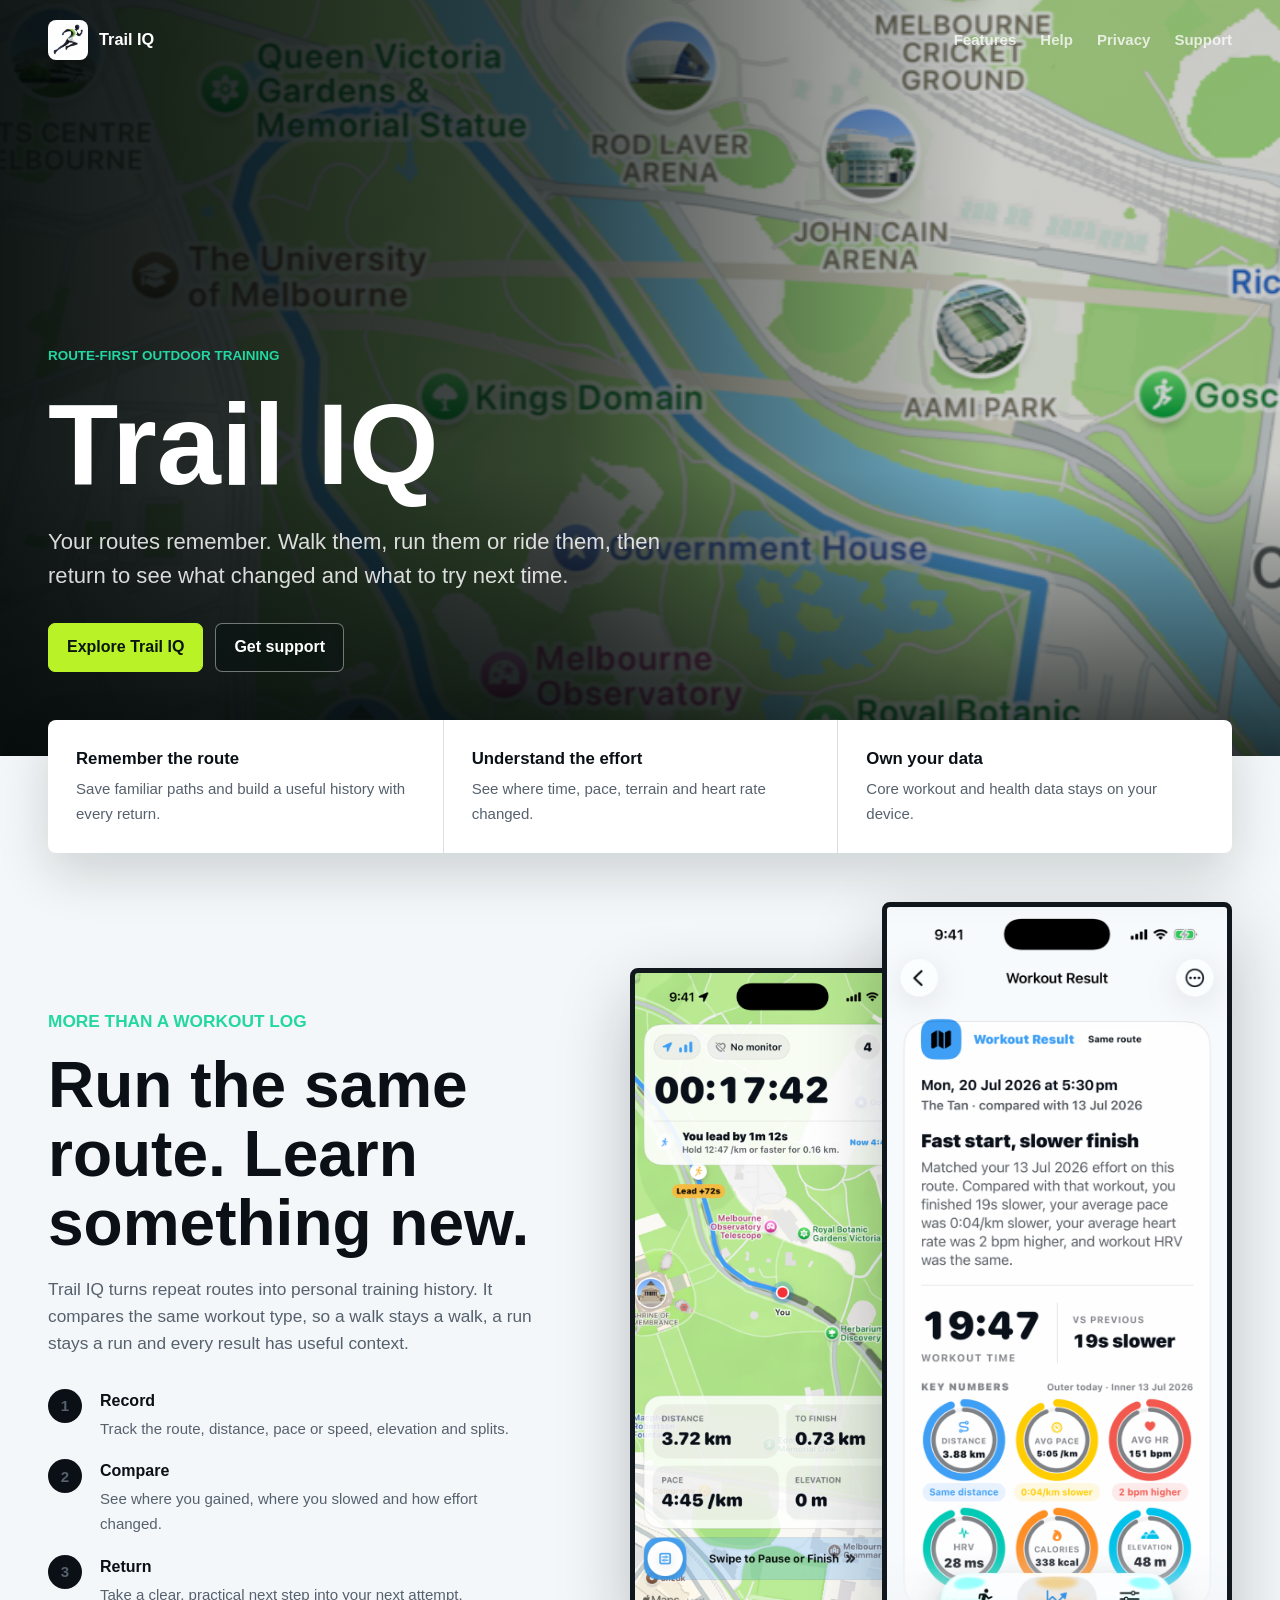
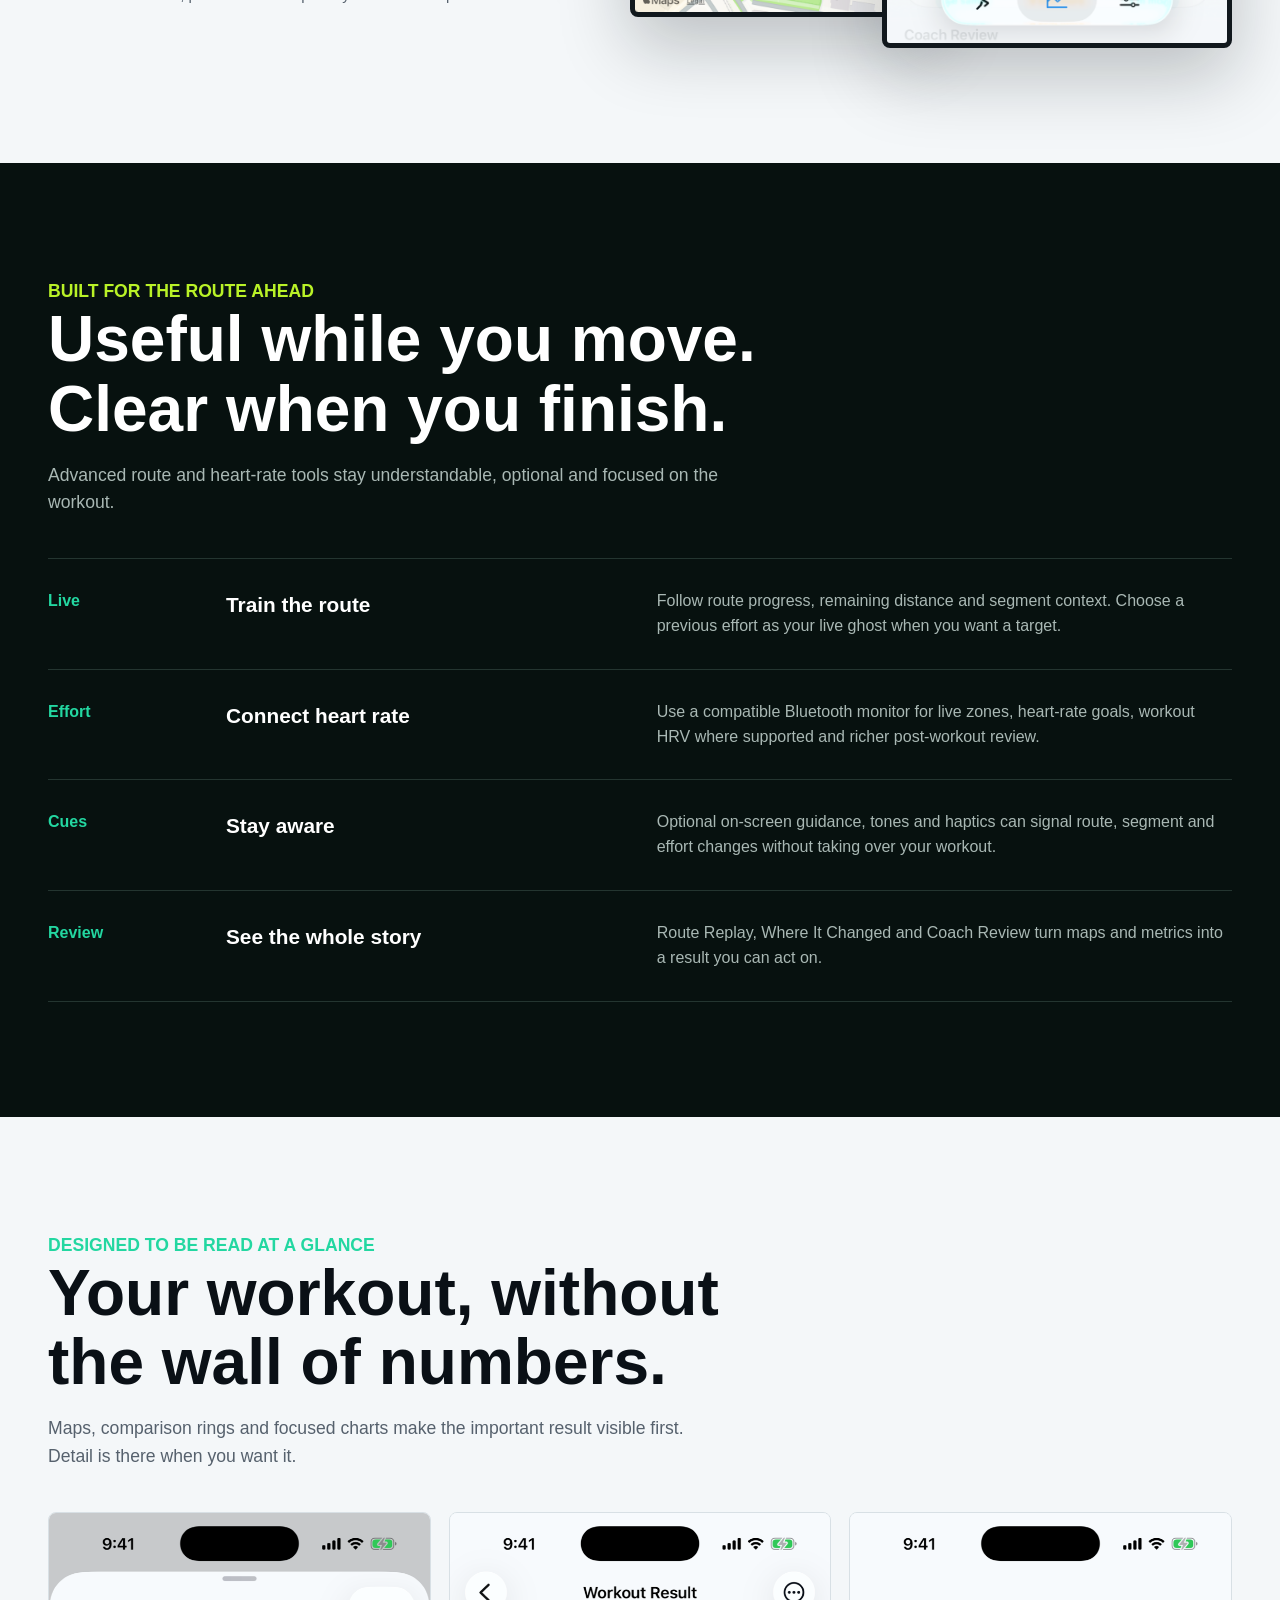
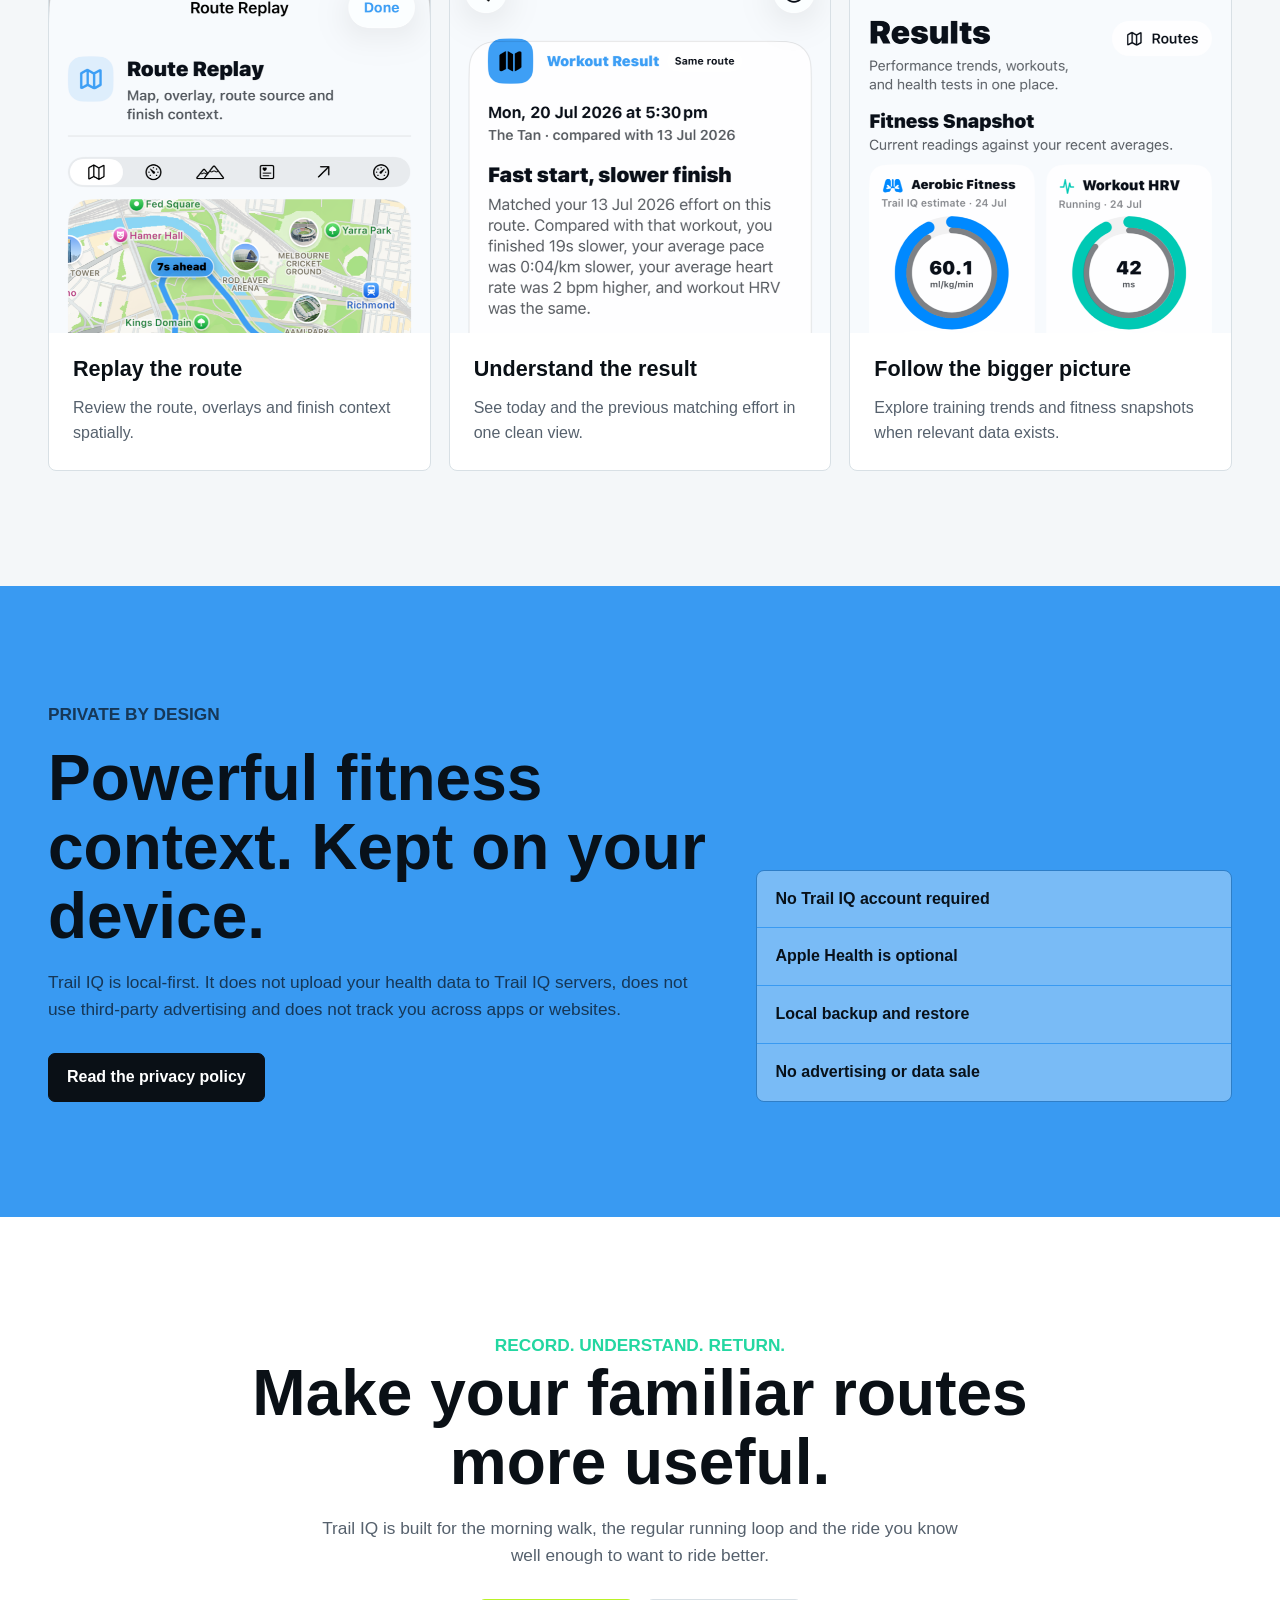
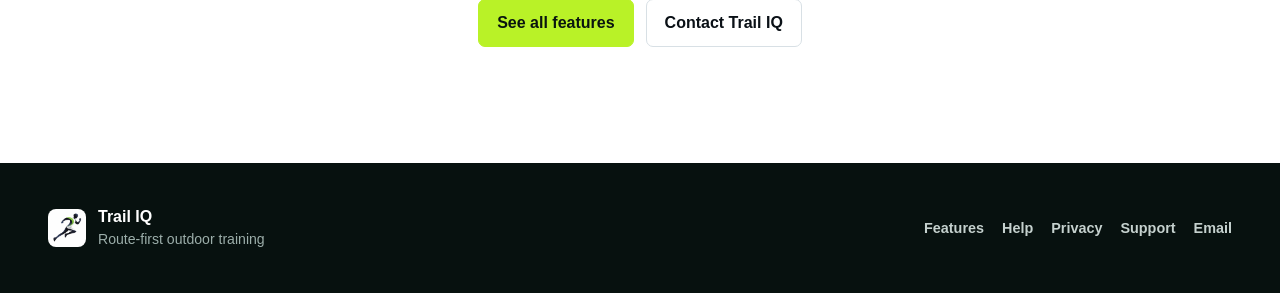
==== commit 2cad0256: "Add task-based Trail IQ help centre" ====
--- a/index.html
+++ b/index.html
@@ -10,7 +10,7 @@
   <meta property="og:description" content="Record outdoor workouts, compare every return and learn from the routes you repeat.">
   <meta property="og:image" content="assets/screen-result.png">
   <link rel="icon" href="assets/app-icon.png">
-  <link rel="stylesheet" href="assets/site.css?v=4">
+  <link rel="stylesheet" href="assets/site.css?v=5">
 </head>
 <body>
   <nav class="site-nav on-dark" aria-label="Trail IQ public site">
@@ -20,6 +20,7 @@
     </a>
     <div class="nav-links">
       <a href="features.html">Features</a>
+      <a href="help.html">Help</a>
       <a href="privacy.html">Privacy</a>
       <a href="support.html">Support</a>
     </div>
@@ -216,6 +217,7 @@
       </div>
       <div class="footer-links">
         <a href="features.html">Features</a>
+        <a href="help.html">Help</a>
         <a href="privacy.html">Privacy</a>
         <a href="support.html">Support</a>
         <a href="mailto:trailiqhelp@pgke.com.au">Email</a>
--- a/assets/site.css
+++ b/assets/site.css
@@ -763,6 +763,338 @@
   font-size: 0.93rem;
 }
 
+.help-hero {
+  overflow: hidden;
+  background: var(--night);
+  color: #ffffff;
+}
+
+.help-hero-inner {
+  display: grid;
+  grid-template-columns: minmax(0, 1fr) minmax(260px, 340px);
+  gap: clamp(48px, 8vw, 110px);
+  width: min(1120px, calc(100% - 48px));
+  min-height: 610px;
+  margin: 0 auto;
+  padding: 72px 0 0;
+  align-items: end;
+}
+
+.help-hero-copy {
+  align-self: center;
+  padding-bottom: 72px;
+}
+
+.help-hero h1 {
+  max-width: 760px;
+  margin-bottom: 20px;
+  font-size: clamp(3.2rem, 7vw, 6rem);
+}
+
+.help-hero .lede {
+  max-width: 650px;
+  margin: 0;
+  color: #b6c4c1;
+  font-size: 1.18rem;
+}
+
+.help-quick-links {
+  display: flex;
+  flex-wrap: wrap;
+  gap: 8px;
+  margin-top: 30px;
+}
+
+.help-quick-links a {
+  border: 1px solid #355149;
+  border-radius: 6px;
+  padding: 8px 11px;
+  color: #e7efed;
+  font-size: 0.88rem;
+  font-weight: 750;
+  text-decoration: none;
+}
+
+.help-quick-links a:hover {
+  border-color: var(--mint);
+  color: var(--mint);
+}
+
+.help-hero-screen {
+  width: 100%;
+  max-height: 530px;
+  margin: 0;
+  overflow: hidden;
+  border: 5px solid #17221f;
+  border-bottom: 0;
+  border-radius: 8px 8px 0 0;
+  background: #17221f;
+  box-shadow: 0 28px 72px rgba(0, 0, 0, 0.4);
+}
+
+.help-hero-screen img {
+  display: block;
+  width: 100%;
+}
+
+.help-main {
+  width: min(1120px, calc(100% - 48px));
+  margin: 0 auto;
+  padding: 24px 0 92px;
+}
+
+.help-section {
+  padding: 76px 0 54px;
+  scroll-margin-top: 20px;
+}
+
+.help-section + .help-section {
+  border-top: 1px solid var(--line);
+}
+
+.help-section-heading {
+  display: grid;
+  grid-template-columns: 74px minmax(0, 760px);
+  gap: 20px;
+  margin-bottom: 36px;
+}
+
+.help-section-heading h2 {
+  margin-bottom: 12px;
+  font-size: clamp(2rem, 4vw, 3.3rem);
+}
+
+.help-section-heading p:last-child {
+  max-width: 720px;
+  margin: 0;
+  font-size: 1.04rem;
+}
+
+.help-number {
+  margin: 5px 0 0;
+  color: var(--blue);
+  font-size: 1rem;
+  font-weight: 900;
+}
+
+.workflow {
+  border-top: 1px solid var(--line);
+}
+
+.workflow:last-child {
+  border-bottom: 1px solid var(--line);
+}
+
+.workflow summary {
+  position: relative;
+  display: grid;
+  grid-template-columns: minmax(0, 1fr) minmax(180px, auto) 28px;
+  gap: 22px;
+  align-items: center;
+  min-height: 86px;
+  padding: 18px 4px;
+  cursor: pointer;
+  list-style: none;
+}
+
+.workflow summary::-webkit-details-marker {
+  display: none;
+}
+
+.workflow summary::after {
+  display: grid;
+  width: 28px;
+  height: 28px;
+  place-items: center;
+  border: 1px solid var(--line);
+  border-radius: 50%;
+  color: var(--blue);
+  content: "+";
+  font-size: 1.2rem;
+  font-weight: 800;
+}
+
+.workflow[open] summary::after {
+  content: "-";
+}
+
+.workflow summary span {
+  color: var(--ink);
+  font-size: 1.25rem;
+  font-weight: 850;
+}
+
+.workflow summary small {
+  color: var(--muted);
+  font-size: 0.9rem;
+  font-weight: 650;
+  text-align: right;
+}
+
+.workflow-body {
+  padding: 6px 4px 38px 94px;
+}
+
+.workflow-intro {
+  max-width: 760px;
+  margin-bottom: 24px;
+}
+
+.workflow-intro h3 {
+  margin-bottom: 6px;
+  font-size: 0.8rem;
+  text-transform: uppercase;
+}
+
+.workflow-intro p {
+  margin: 0;
+}
+
+.workflow-steps {
+  max-width: 820px;
+  margin: 0;
+  padding: 0;
+  list-style: none;
+}
+
+.workflow-steps li {
+  display: grid;
+  grid-template-columns: 34px minmax(0, 1fr);
+  gap: 14px;
+  align-items: start;
+  padding: 12px 0;
+}
+
+.workflow-steps li + li {
+  border-top: 1px solid var(--soft);
+}
+
+.workflow-steps li > span {
+  display: grid;
+  width: 32px;
+  height: 32px;
+  place-items: center;
+  border-radius: 50%;
+  background: var(--ink);
+  color: var(--lime);
+  font-size: 0.82rem;
+  font-weight: 900;
+}
+
+.workflow-steps p {
+  margin: 4px 0 0;
+}
+
+.workflow-outcome,
+.workflow-note {
+  max-width: 820px;
+  margin-top: 24px;
+  border-left: 4px solid var(--mint);
+  padding: 14px 18px;
+  background: var(--paper);
+}
+
+.workflow-outcome strong {
+  display: block;
+  margin-bottom: 3px;
+}
+
+.workflow-outcome p {
+  margin: 0;
+}
+
+.workflow-note {
+  border-left-color: var(--amber);
+  color: var(--muted);
+  font-size: 0.93rem;
+}
+
+.workflow-note strong {
+  color: var(--ink);
+}
+
+.cue-table {
+  max-width: 900px;
+  margin-top: 26px;
+  border-top: 1px solid var(--line);
+}
+
+.cue-row {
+  display: grid;
+  grid-template-columns: minmax(150px, 0.65fr) minmax(220px, 1fr) minmax(190px, 0.8fr);
+  gap: 20px;
+  padding: 15px 4px;
+  border-bottom: 1px solid var(--line);
+  color: var(--muted);
+}
+
+.cue-heading {
+  color: var(--ink);
+  font-size: 0.78rem;
+  font-weight: 850;
+  text-transform: uppercase;
+}
+
+.cue-row strong {
+  color: var(--ink);
+}
+
+.help-visual-pair {
+  display: grid;
+  grid-template-columns: repeat(2, minmax(0, 330px));
+  gap: 24px;
+  margin: 0 0 42px 94px;
+}
+
+.help-visual-pair figure {
+  margin: 0;
+}
+
+.help-visual-pair img {
+  display: block;
+  width: 100%;
+  max-height: 460px;
+  border: 4px solid #121a20;
+  border-radius: 8px;
+  object-fit: cover;
+  object-position: top;
+}
+
+.help-visual-pair figcaption {
+  padding-top: 8px;
+  color: var(--muted);
+  font-size: 0.85rem;
+  font-weight: 750;
+}
+
+.help-support-band {
+  display: grid;
+  grid-template-columns: minmax(0, 1fr) auto;
+  gap: 42px;
+  align-items: end;
+  margin-top: 54px;
+  padding: 42px;
+  border-radius: 8px;
+  background: var(--night);
+  color: #ffffff;
+}
+
+.help-support-band h2 {
+  max-width: 680px;
+  margin-bottom: 12px;
+  font-size: clamp(2rem, 4vw, 3.2rem);
+}
+
+.help-support-band p:not(.eyebrow) {
+  max-width: 690px;
+  margin-bottom: 0;
+  color: #a9b8b4;
+}
+
+.help-support-band .actions {
+  justify-content: flex-end;
+}
+
 .site-footer {
   background: var(--night);
   color: #ffffff;
@@ -844,6 +1176,20 @@
   .showcase:last-child {
     grid-column: 1 / -1;
   }
+
+  .help-hero-inner {
+    grid-template-columns: minmax(0, 1fr) 280px;
+    gap: 40px;
+  }
+
+  .help-support-band {
+    grid-template-columns: 1fr;
+  }
+
+  .help-support-band .actions {
+    justify-content: flex-start;
+    margin-top: 0;
+  }
 }
 
 @media (max-width: 700px) {
@@ -987,6 +1333,81 @@
     grid-template-columns: 1fr;
   }
 
+  .help-hero-inner {
+    grid-template-columns: 1fr;
+    min-height: auto;
+    padding-top: 54px;
+  }
+
+  .help-hero-copy {
+    padding-bottom: 0;
+  }
+
+  .help-hero-screen {
+    justify-self: center;
+    width: min(76vw, 310px);
+    max-height: 360px;
+  }
+
+  .help-main {
+    width: calc(100% - 36px);
+  }
+
+  .help-section {
+    padding: 58px 0 42px;
+  }
+
+  .help-section-heading {
+    grid-template-columns: 40px minmax(0, 1fr);
+    gap: 10px;
+  }
+
+  .workflow summary {
+    grid-template-columns: minmax(0, 1fr) 28px;
+    gap: 12px;
+  }
+
+  .workflow summary small {
+    grid-column: 1;
+    grid-row: 2;
+    text-align: left;
+  }
+
+  .workflow summary::after {
+    grid-column: 2;
+    grid-row: 1 / span 2;
+  }
+
+  .workflow-body {
+    padding-left: 0;
+  }
+
+  .cue-row {
+    grid-template-columns: 1fr;
+    gap: 4px;
+  }
+
+  .cue-heading {
+    display: none;
+  }
+
+  .help-visual-pair {
+    grid-template-columns: repeat(2, minmax(0, 1fr));
+    gap: 12px;
+    margin-left: 0;
+  }
+
+  .help-visual-pair img {
+    max-height: 390px;
+  }
+
+  .help-support-band {
+    margin-right: -18px;
+    margin-left: -18px;
+    padding: 34px 18px;
+    border-radius: 0;
+  }
+
   .footer-inner {
     grid-template-columns: 1fr;
   }
@@ -1004,17 +1425,38 @@
 
   .nav-links {
     width: 100%;
-    gap: 10px;
+    gap: 8px;
   }
 
   .nav-links a {
-    font-size: 0.78rem;
+    font-size: 0.74rem;
   }
 
   .hero-copy {
     width: calc(100vw - 36px);
     max-width: calc(100vw - 36px);
   }
+
+  .help-hero h1 {
+    font-size: clamp(2.8rem, 14vw, 4rem);
+  }
+
+  .help-quick-links a {
+    padding: 7px 9px;
+    font-size: 0.8rem;
+  }
+
+  .help-section-heading {
+    grid-template-columns: 1fr;
+  }
+
+  .help-number {
+    margin-bottom: 3px;
+  }
+
+  .help-visual-pair {
+    grid-template-columns: 1fr;
+  }
 }
 
 @media (prefers-reduced-motion: reduce) {
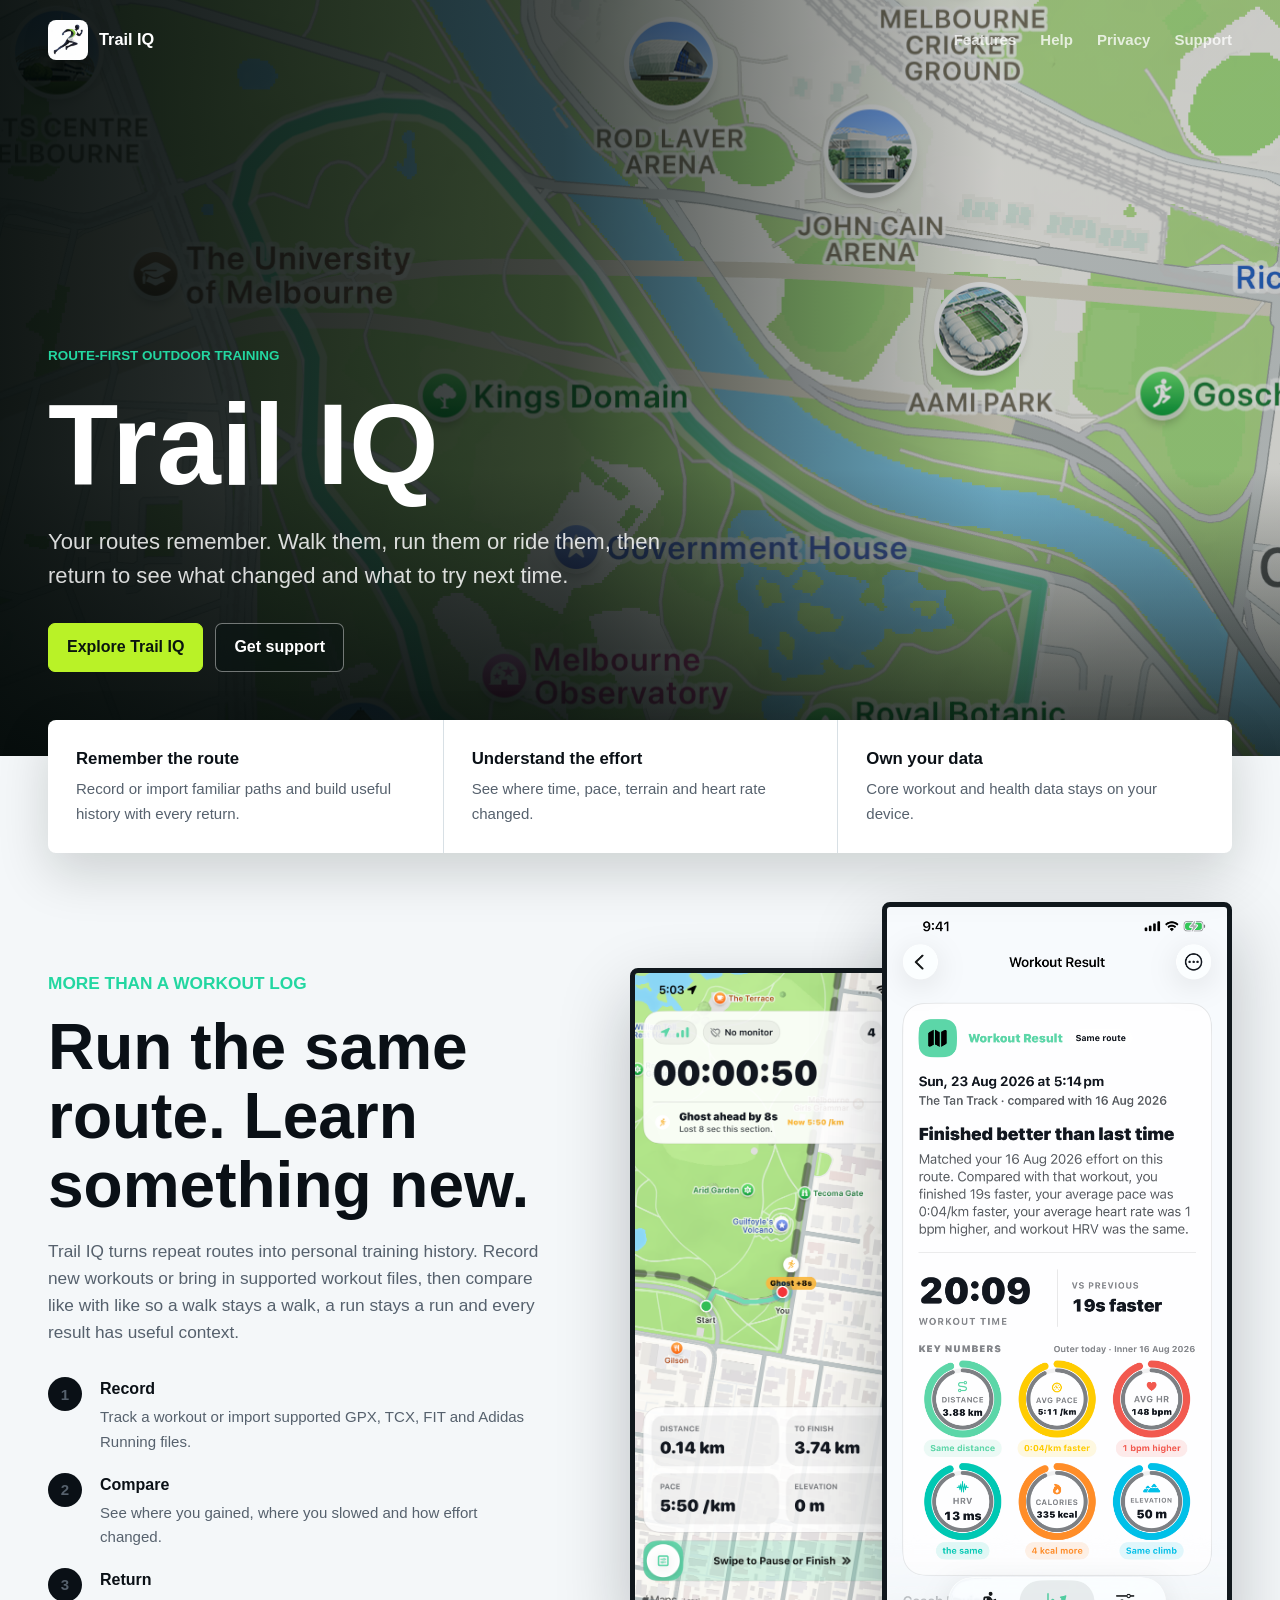
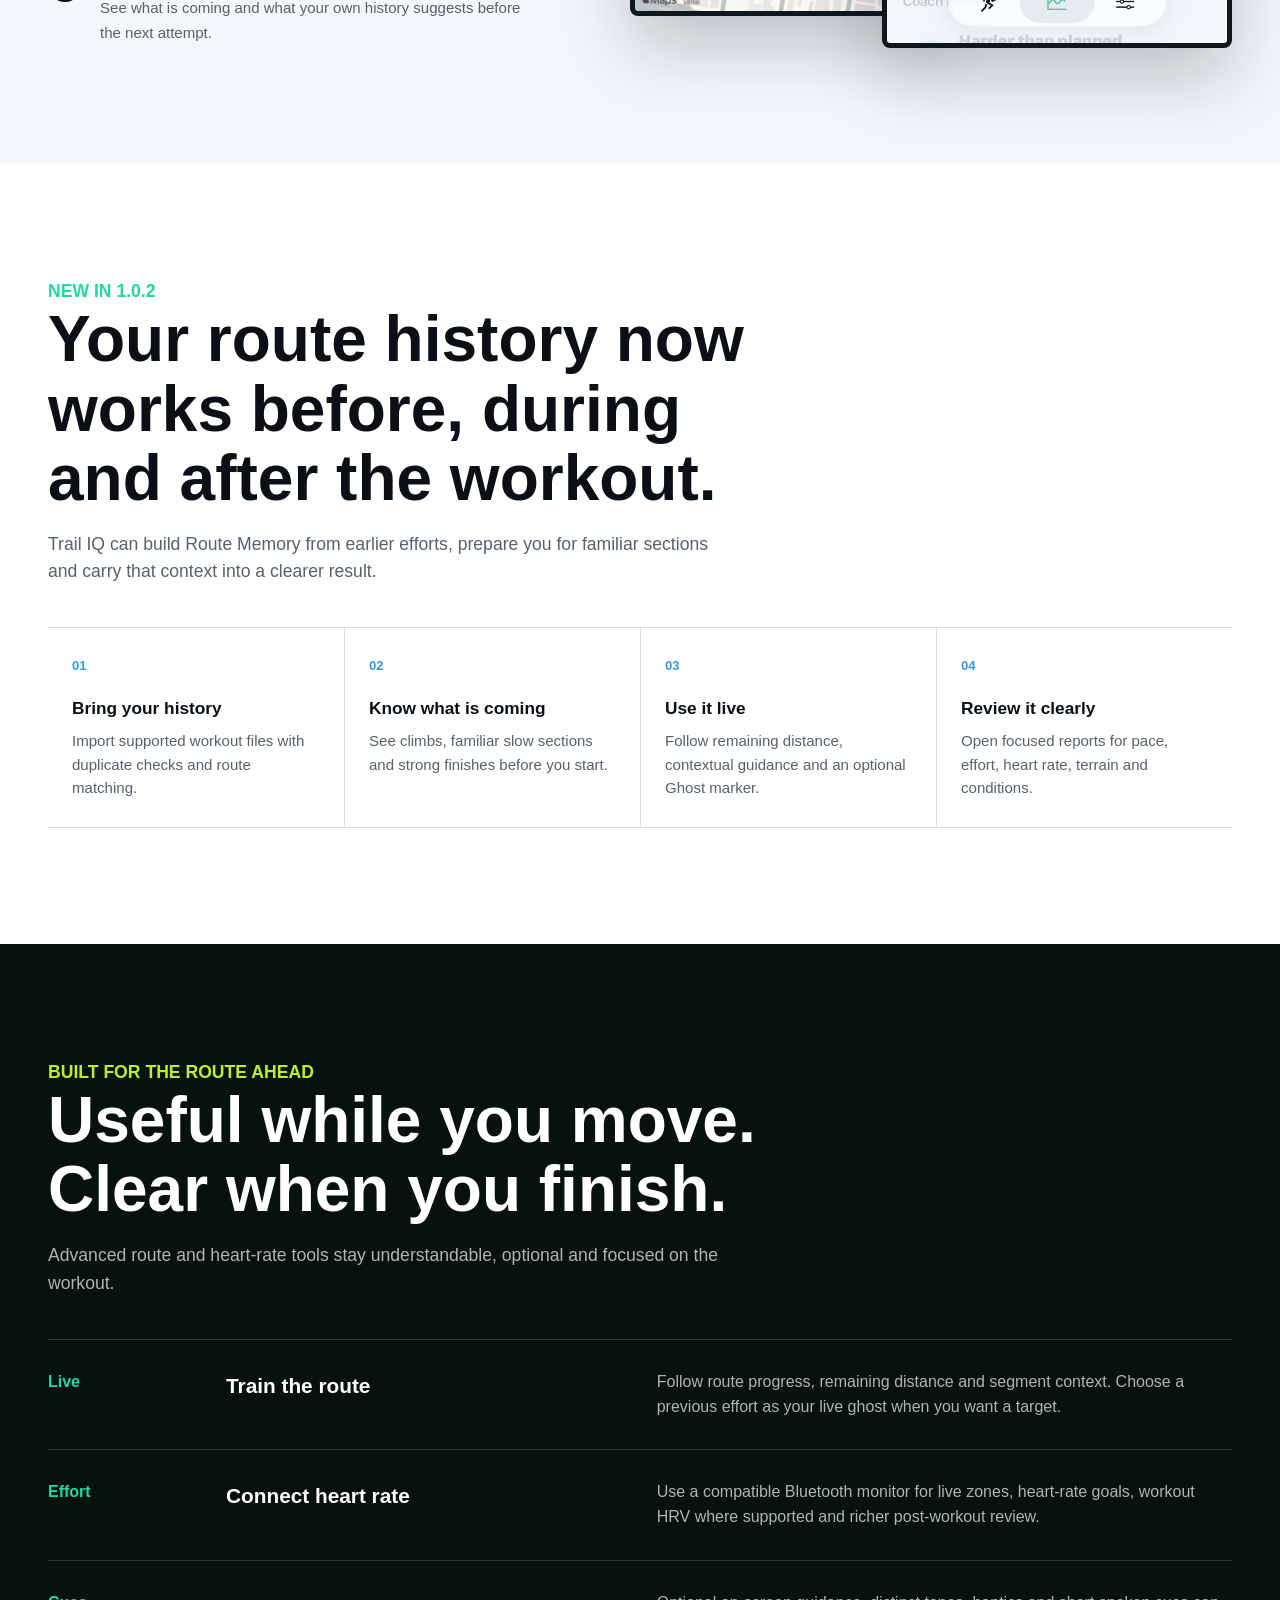
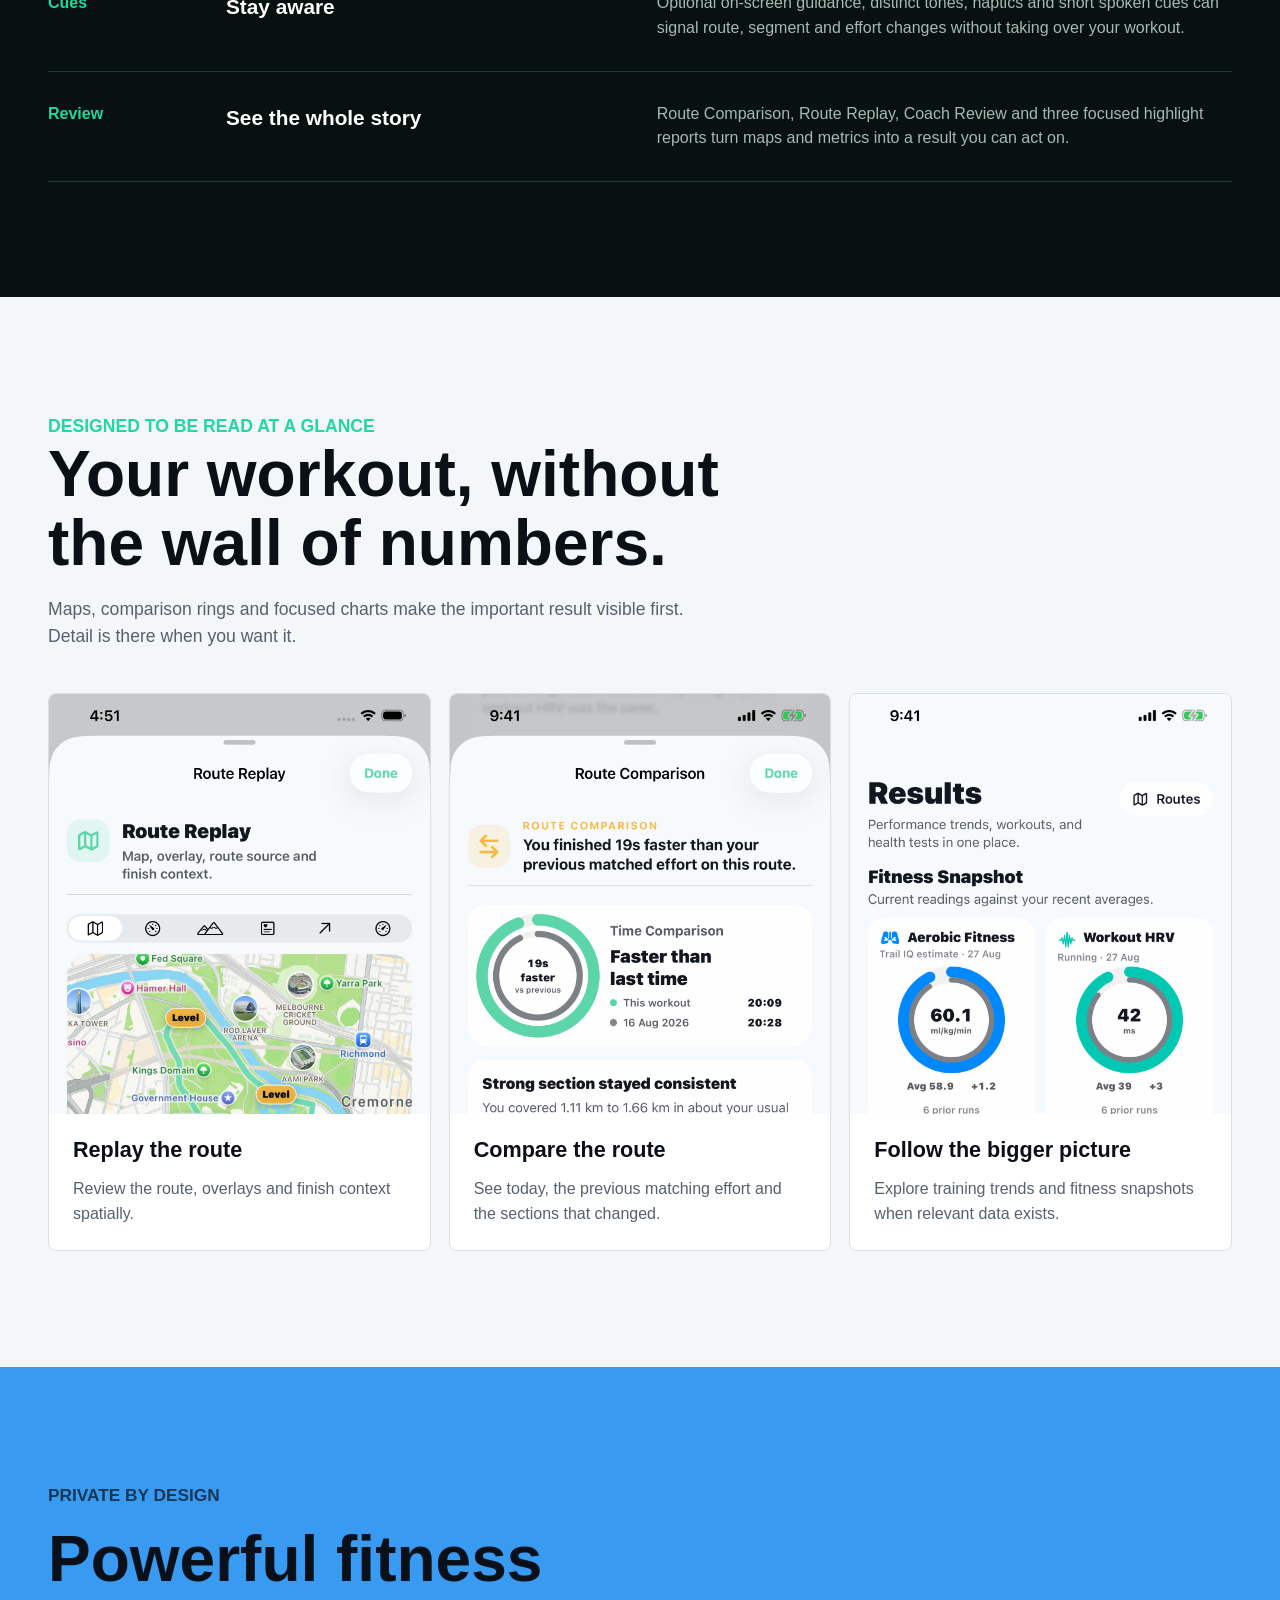
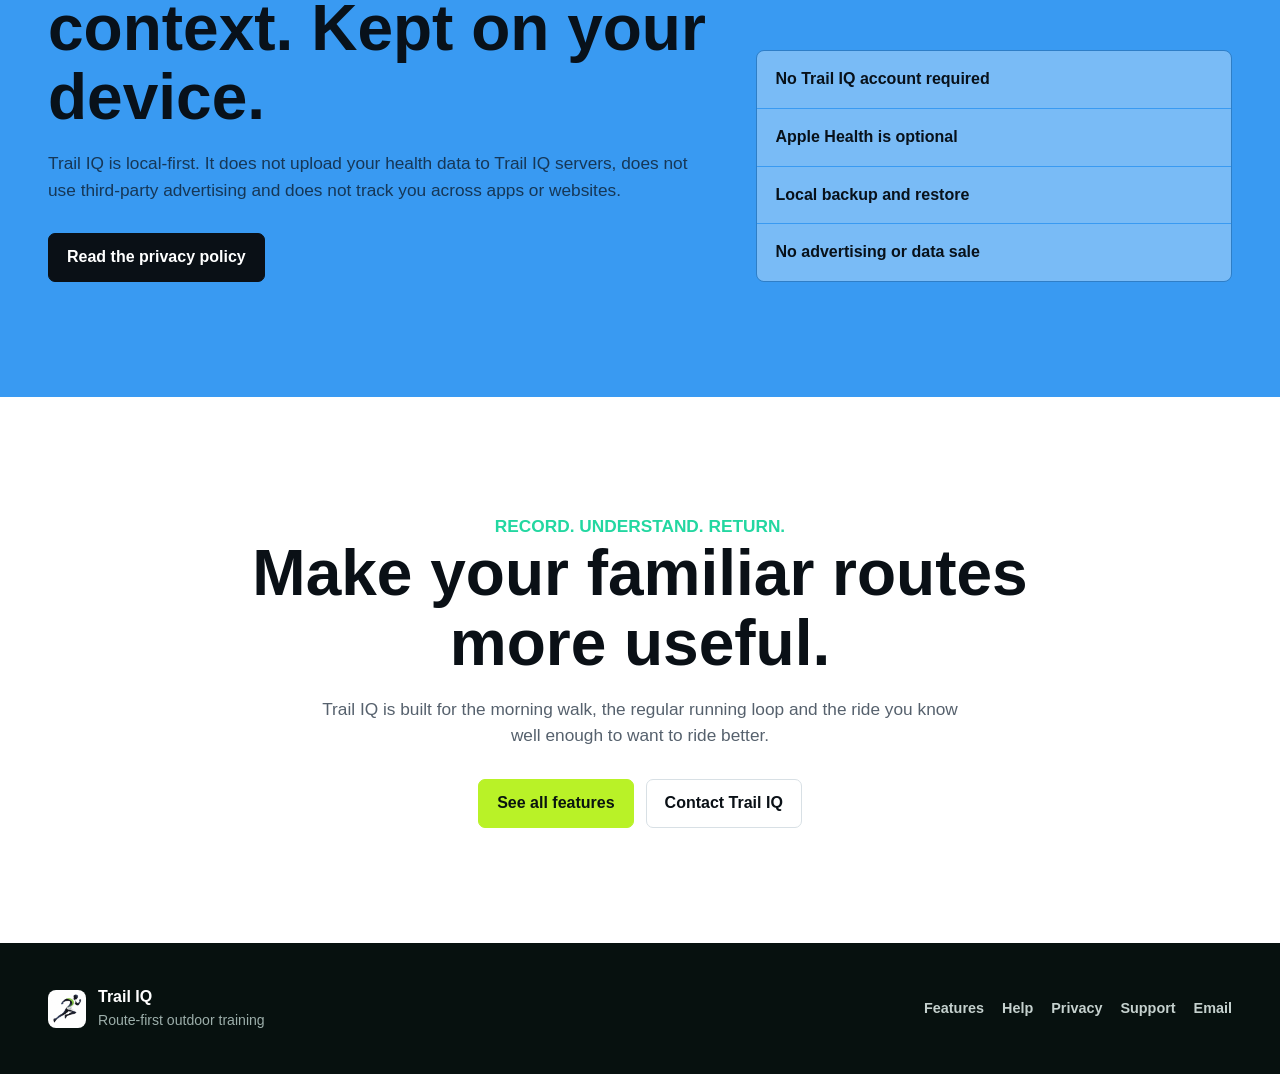
==== commit c3c3e04e: "Refresh website for Trail IQ 1.0.2" ====
--- a/index.html
+++ b/index.html
@@ -10,7 +10,7 @@
   <meta property="og:description" content="Record outdoor workouts, compare every return and learn from the routes you repeat.">
   <meta property="og:image" content="assets/screen-result.png">
   <link rel="icon" href="assets/app-icon.png">
-  <link rel="stylesheet" href="assets/site.css?v=5">
+  <link rel="stylesheet" href="assets/site.css?v=6">
 </head>
 <body>
   <nav class="site-nav on-dark" aria-label="Trail IQ public site">
@@ -45,7 +45,7 @@
       <div class="promise-grid">
         <div class="promise-item">
           <strong>Remember the route</strong>
-          <span>Save familiar paths and build a useful history with every return.</span>
+          <span>Record or import familiar paths and build useful history with every return.</span>
         </div>
         <div class="promise-item">
           <strong>Understand the effort</strong>
@@ -63,14 +63,14 @@
         <div class="story-copy">
           <p class="eyebrow">More than a workout log</p>
           <h2>Run the same route. Learn something new.</h2>
-          <p>Trail IQ turns repeat routes into personal training history. It compares the same workout type, so a walk stays a walk, a run stays a run and every result has useful context.</p>
+          <p>Trail IQ turns repeat routes into personal training history. Record new workouts or bring in supported workout files, then compare like with like so a walk stays a walk, a run stays a run and every result has useful context.</p>
 
           <div class="story-list">
             <div class="story-point">
               <span class="story-index">1</span>
               <div>
                 <strong>Record</strong>
-                <span>Track the route, distance, pace or speed, elevation and splits.</span>
+                <span>Track a workout or import supported GPX, TCX, FIT and Adidas Running files.</span>
               </div>
             </div>
             <div class="story-point">
@@ -84,7 +84,7 @@
               <span class="story-index">3</span>
               <div>
                 <strong>Return</strong>
-                <span>Take a clear, practical next step into your next attempt.</span>
+                <span>See what is coming and what your own history suggests before the next attempt.</span>
               </div>
             </div>
           </div>
@@ -101,6 +101,38 @@
       </div>
     </section>
 
+    <section class="section release-band">
+      <div class="section-inner">
+        <div class="section-heading">
+          <p class="eyebrow">New in 1.0.2</p>
+          <h2>Your route history now works before, during and after the workout.</h2>
+          <p>Trail IQ can build Route Memory from earlier efforts, prepare you for familiar sections and carry that context into a clearer result.</p>
+        </div>
+        <div class="release-grid">
+          <article class="release-item">
+            <span>01</span>
+            <strong>Bring your history</strong>
+            <p>Import supported workout files with duplicate checks and route matching.</p>
+          </article>
+          <article class="release-item">
+            <span>02</span>
+            <strong>Know what is coming</strong>
+            <p>See climbs, familiar slow sections and strong finishes before you start.</p>
+          </article>
+          <article class="release-item">
+            <span>03</span>
+            <strong>Use it live</strong>
+            <p>Follow remaining distance, contextual guidance and an optional Ghost marker.</p>
+          </article>
+          <article class="release-item">
+            <span>04</span>
+            <strong>Review it clearly</strong>
+            <p>Open focused reports for pace, effort, heart rate, terrain and conditions.</p>
+          </article>
+        </div>
+      </div>
+    </section>
+
     <section class="section band-dark">
       <div class="section-inner">
         <div class="section-heading">
@@ -123,12 +155,12 @@
           <div class="feature-row">
             <span class="feature-number">Cues</span>
             <strong>Stay aware</strong>
-            <p>Optional on-screen guidance, tones and haptics can signal route, segment and effort changes without taking over your workout.</p>
+            <p>Optional on-screen guidance, distinct tones, haptics and short spoken cues can signal route, segment and effort changes without taking over your workout.</p>
           </div>
           <div class="feature-row">
             <span class="feature-number">Review</span>
             <strong>See the whole story</strong>
-            <p>Route Replay, Where It Changed and Coach Review turn maps and metrics into a result you can act on.</p>
+            <p>Route Comparison, Route Replay, Coach Review and three focused highlight reports turn maps and metrics into a result you can act on.</p>
           </div>
         </div>
       </div>
@@ -154,11 +186,11 @@
           </article>
           <article class="showcase">
             <div class="showcase-media">
-              <img src="assets/screen-result.png" alt="Trail IQ workout result with route comparison metrics.">
+              <img src="assets/screen-comparison.png" alt="Trail IQ same-route comparison with time and section changes.">
             </div>
             <div class="showcase-copy">
-              <h3>Understand the result</h3>
-              <p>See today and the previous matching effort in one clean view.</p>
+              <h3>Compare the route</h3>
+              <p>See today, the previous matching effort and the sections that changed.</p>
             </div>
           </article>
           <article class="showcase">
--- a/assets/site.css
+++ b/assets/site.css
@@ -238,6 +238,48 @@
   font-size: 1.1rem;
 }
 
+.release-band {
+  background: var(--paper);
+}
+
+.release-grid {
+  display: grid;
+  grid-template-columns: repeat(4, minmax(0, 1fr));
+  border-top: 1px solid var(--line);
+  border-bottom: 1px solid var(--line);
+}
+
+.release-item {
+  min-width: 0;
+  padding: 28px 24px;
+}
+
+.release-item + .release-item {
+  border-left: 1px solid var(--line);
+}
+
+.release-item span,
+.release-item strong {
+  display: block;
+}
+
+.release-item span {
+  margin-bottom: 18px;
+  color: var(--blue);
+  font-size: 0.82rem;
+  font-weight: 850;
+}
+
+.release-item strong {
+  margin-bottom: 8px;
+  font-size: 1.08rem;
+}
+
+.release-item p {
+  margin: 0;
+  font-size: 0.94rem;
+}
+
 .promise-strip {
   position: relative;
   z-index: 3;
@@ -1173,6 +1215,18 @@
     grid-template-columns: 1fr 1fr;
   }
 
+  .release-grid {
+    grid-template-columns: repeat(2, minmax(0, 1fr));
+  }
+
+  .release-item:nth-child(3) {
+    border-left: 0;
+  }
+
+  .release-item:nth-child(n + 3) {
+    border-top: 1px solid var(--line);
+  }
+
   .showcase:last-child {
     grid-column: 1 / -1;
   }
@@ -1244,6 +1298,15 @@
     grid-template-columns: 1fr;
   }
 
+  .release-grid {
+    grid-template-columns: 1fr;
+  }
+
+  .release-item + .release-item {
+    border-top: 1px solid var(--line);
+    border-left: 0;
+  }
+
   .promise-item {
     padding: 18px 20px;
   }
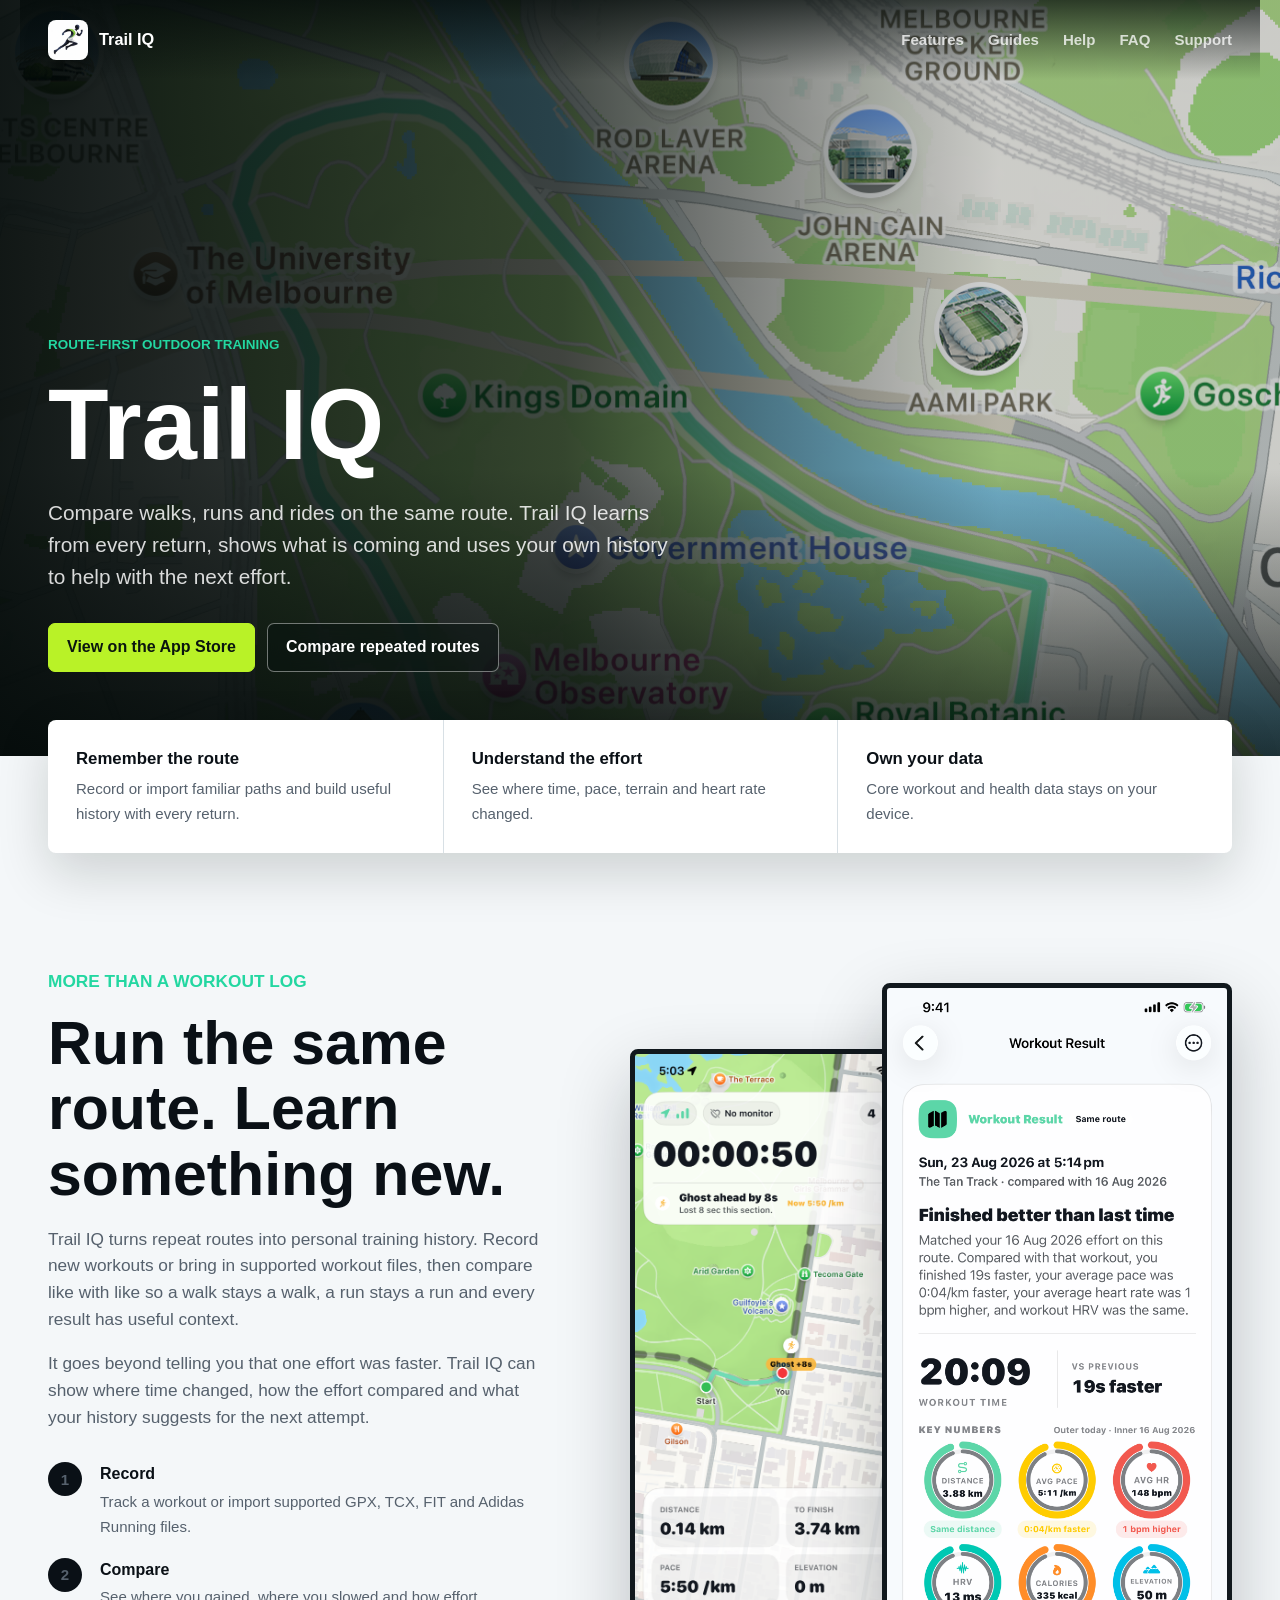
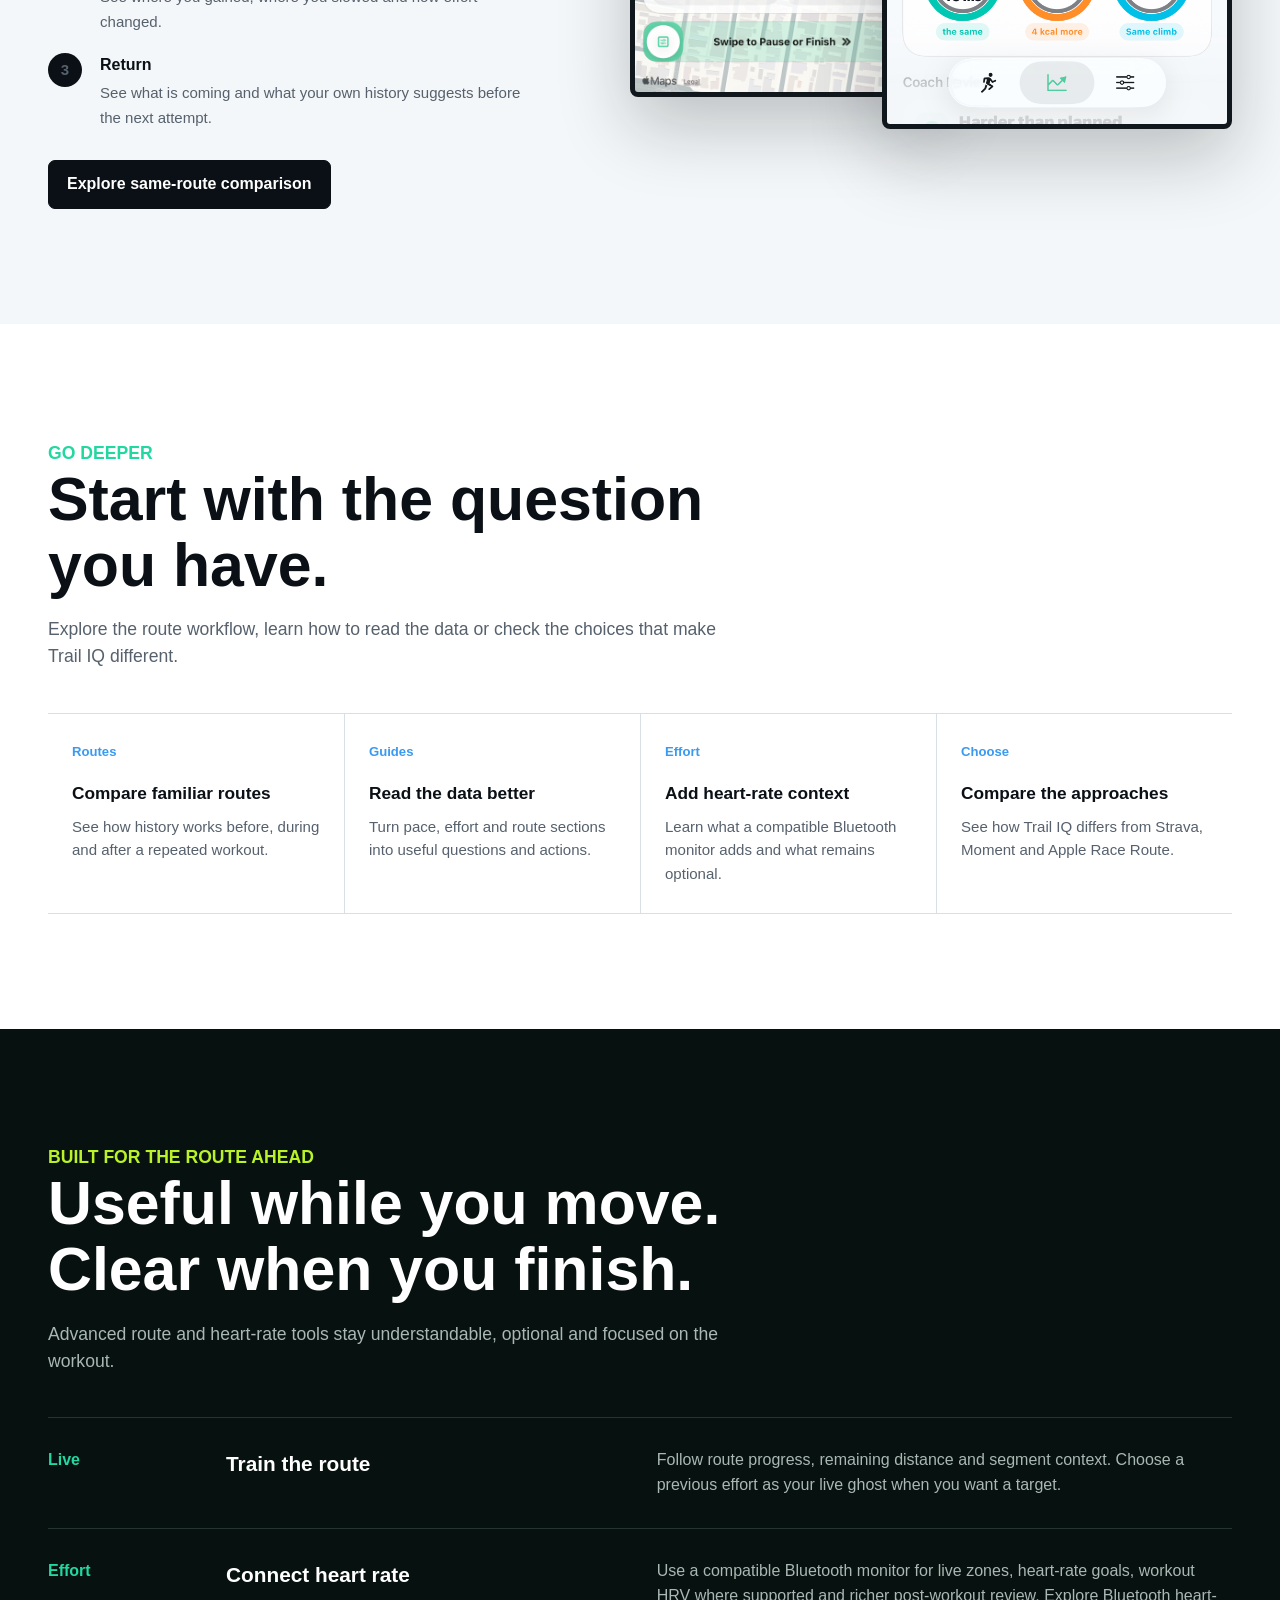
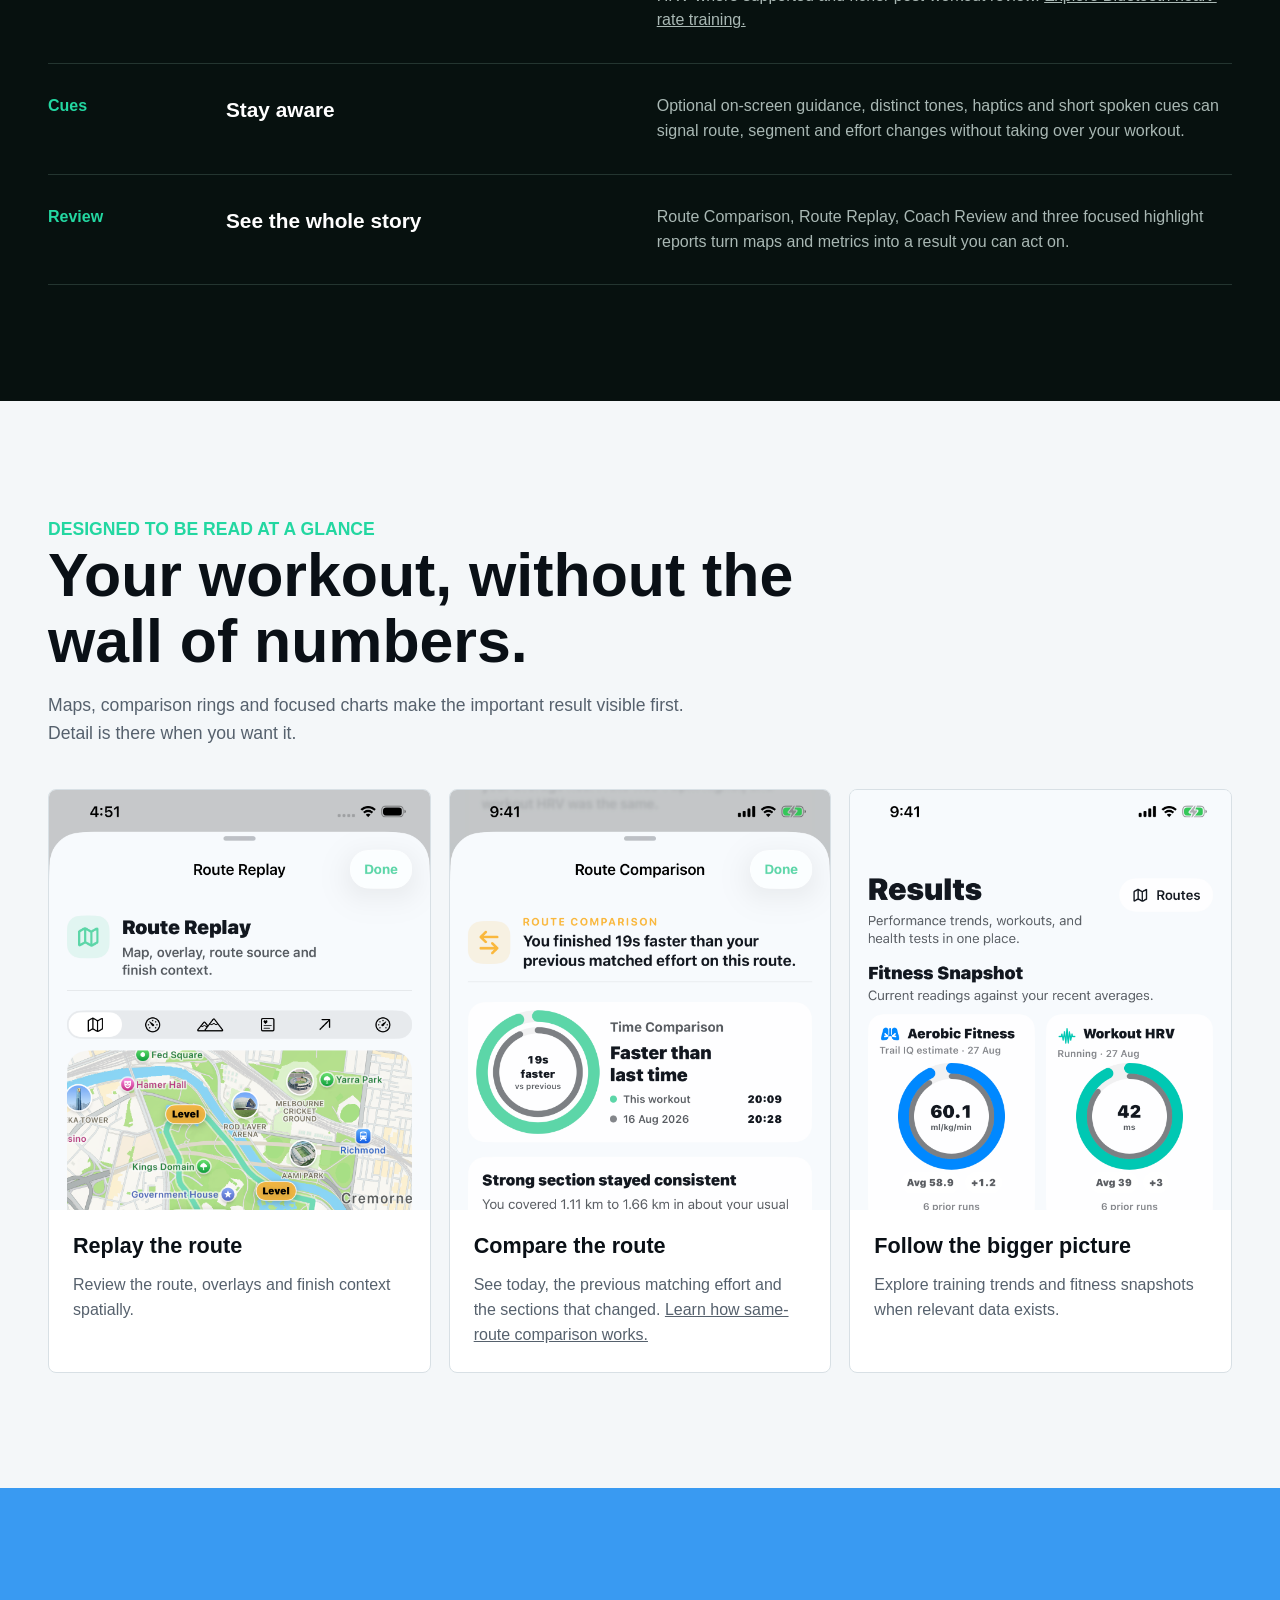
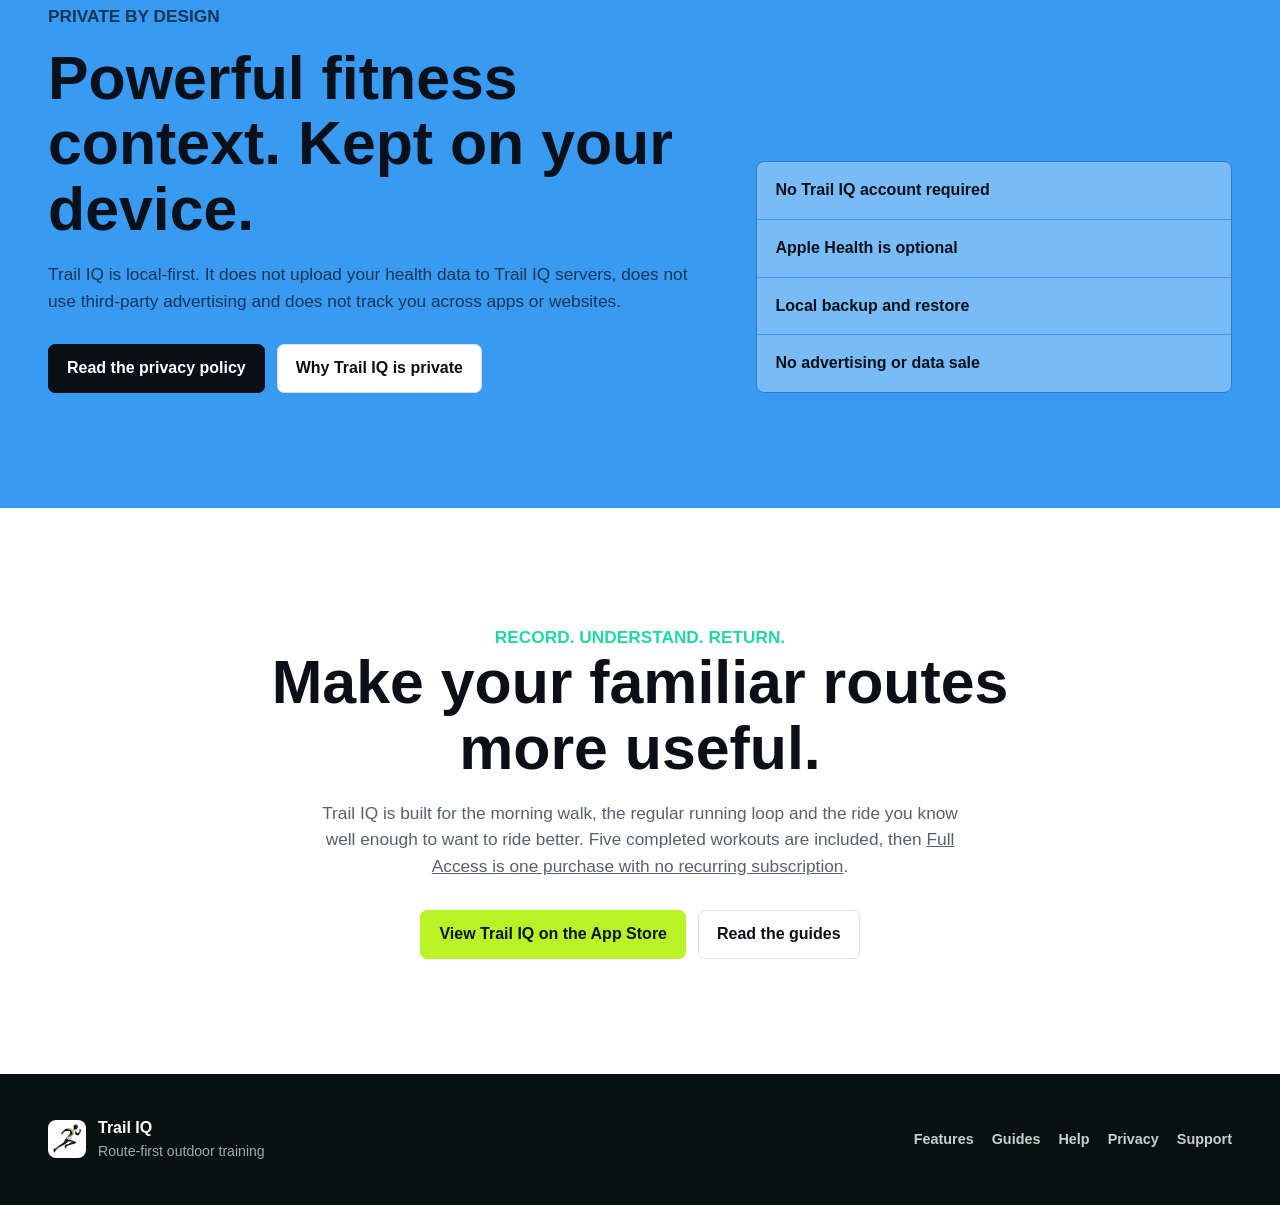
==== commit c62d62d3: "Complete Trail IQ visibility site refresh" ====
--- a/index.html
+++ b/index.html
@@ -6,11 +6,47 @@
   <meta name="theme-color" content="#07110f">
   <title>Trail IQ | Your routes remember</title>
   <meta name="description" content="Trail IQ remembers the routes you walk, run and ride, then shows what changed and what to try next time.">
+  <meta name="robots" content="index, follow">
+  <link rel="canonical" href="https://trailiqapp.github.io/">
+  <meta property="og:type" content="website">
+  <meta property="og:site_name" content="Trail IQ">
   <meta property="og:title" content="Trail IQ | Your routes remember">
   <meta property="og:description" content="Record outdoor workouts, compare every return and learn from the routes you repeat.">
-  <meta property="og:image" content="assets/screen-result.png">
+  <meta property="og:url" content="https://trailiqapp.github.io/">
+  <meta property="og:image" content="https://trailiqapp.github.io/assets/screen-result.png">
+  <meta property="og:image:alt" content="Trail IQ workout result showing a same-route comparison.">
+  <meta name="twitter:card" content="summary_large_image">
+  <meta name="twitter:title" content="Trail IQ | Your routes remember">
+  <meta name="twitter:description" content="Record outdoor workouts, compare every return and learn from the routes you repeat.">
+  <meta name="twitter:image" content="https://trailiqapp.github.io/assets/screen-result.png">
   <link rel="icon" href="assets/app-icon.png">
-  <link rel="stylesheet" href="assets/site.css?v=6">
+  <link rel="stylesheet" href="assets/site.css?v=10">
+  <script type="application/ld+json">
+  {
+    "@context": "https://schema.org",
+    "@type": "MobileApplication",
+    "name": "Trail IQ",
+    "operatingSystem": "iOS",
+    "applicationCategory": "HealthApplication",
+    "url": "https://trailiqapp.github.io/",
+    "downloadUrl": "https://apps.apple.com/app/id6786252489",
+    "description": "Trail IQ learns how you perform on routes you repeat, then uses that history before, during and after your next outdoor workout.",
+    "featureList": [
+      "Same-route workout comparison",
+      "Personal route history",
+      "Route-aware coaching",
+      "Optional live Ghost comparison",
+      "Bluetooth heart-rate monitor support",
+      "GPX, TCX and FIT workout import",
+      "Local-first workout storage"
+    ],
+    "publisher": {
+      "@type": "Organization",
+      "name": "Trail IQ",
+      "url": "https://trailiqapp.github.io/"
+    }
+  }
+  </script>
 </head>
 <body>
   <nav class="site-nav on-dark" aria-label="Trail IQ public site">
@@ -20,8 +56,9 @@
     </a>
     <div class="nav-links">
       <a href="features.html">Features</a>
+      <a href="guides/index.html">Guides</a>
       <a href="help.html">Help</a>
-      <a href="privacy.html">Privacy</a>
+      <a href="help.html#faq">FAQ</a>
       <a href="support.html">Support</a>
     </div>
   </nav>
@@ -32,10 +69,10 @@
         <div class="hero-copy">
           <p class="eyebrow">Route-first outdoor training</p>
           <h1>Trail IQ</h1>
-          <p class="lede">Your routes remember. Walk them, run them or ride them, then return to see what changed and what to try next time.</p>
+          <p class="lede">Compare walks, runs and rides on the same route. Trail IQ learns from every return, shows what is coming and uses your own history to help with the next effort.</p>
           <div class="actions">
-            <a class="button bright" href="features.html">Explore Trail IQ</a>
-            <a class="button ghost" href="support.html">Get support</a>
+            <a class="button bright" href="https://apps.apple.com/app/id6786252489">View on the App Store</a>
+            <a class="button ghost" href="compare-runs-same-route/index.html">Compare repeated routes</a>
           </div>
         </div>
       </div>
@@ -64,6 +101,7 @@
           <p class="eyebrow">More than a workout log</p>
           <h2>Run the same route. Learn something new.</h2>
           <p>Trail IQ turns repeat routes into personal training history. Record new workouts or bring in supported workout files, then compare like with like so a walk stays a walk, a run stays a run and every result has useful context.</p>
+          <p>It goes beyond telling you that one effort was faster. Trail IQ can show where time changed, how the effort compared and what your history suggests for the next attempt.</p>
 
           <div class="story-list">
             <div class="story-point">
@@ -88,6 +126,9 @@
               </div>
             </div>
           </div>
+          <div class="actions">
+            <a class="button" href="compare-runs-same-route/index.html">Explore same-route comparison</a>
+          </div>
         </div>
 
         <div class="screen-stage" aria-label="Trail IQ workout result and live ghost screens">
@@ -104,31 +145,31 @@
     <section class="section release-band">
       <div class="section-inner">
         <div class="section-heading">
-          <p class="eyebrow">New in 1.0.2</p>
-          <h2>Your route history now works before, during and after the workout.</h2>
-          <p>Trail IQ can build Route Memory from earlier efforts, prepare you for familiar sections and carry that context into a clearer result.</p>
+          <p class="eyebrow">Go deeper</p>
+          <h2>Start with the question you have.</h2>
+          <p>Explore the route workflow, learn how to read the data or check the choices that make Trail IQ different.</p>
         </div>
         <div class="release-grid">
-          <article class="release-item">
-            <span>01</span>
-            <strong>Bring your history</strong>
-            <p>Import supported workout files with duplicate checks and route matching.</p>
-          </article>
-          <article class="release-item">
-            <span>02</span>
-            <strong>Know what is coming</strong>
-            <p>See climbs, familiar slow sections and strong finishes before you start.</p>
-          </article>
-          <article class="release-item">
-            <span>03</span>
-            <strong>Use it live</strong>
-            <p>Follow remaining distance, contextual guidance and an optional Ghost marker.</p>
-          </article>
-          <article class="release-item">
-            <span>04</span>
-            <strong>Review it clearly</strong>
-            <p>Open focused reports for pace, effort, heart rate, terrain and conditions.</p>
-          </article>
+          <a class="release-item release-link" href="compare-runs-same-route/index.html">
+            <span>Routes</span>
+            <strong>Compare familiar routes</strong>
+            <p>See how history works before, during and after a repeated workout.</p>
+          </a>
+          <a class="release-item release-link" href="guides/index.html">
+            <span>Guides</span>
+            <strong>Read the data better</strong>
+            <p>Turn pace, effort and route sections into useful questions and actions.</p>
+          </a>
+          <a class="release-item release-link" href="bluetooth-heart-rate-running-app/index.html">
+            <span>Effort</span>
+            <strong>Add heart-rate context</strong>
+            <p>Learn what a compatible Bluetooth monitor adds and what remains optional.</p>
+          </a>
+          <a class="release-item release-link" href="compare/index.html">
+            <span>Choose</span>
+            <strong>Compare the approaches</strong>
+            <p>See how Trail IQ differs from Strava, Moment and Apple Race Route.</p>
+          </a>
         </div>
       </div>
     </section>
@@ -150,7 +191,7 @@
           <div class="feature-row">
             <span class="feature-number">Effort</span>
             <strong>Connect heart rate</strong>
-            <p>Use a compatible Bluetooth monitor for live zones, heart-rate goals, workout HRV where supported and richer post-workout review.</p>
+            <p>Use a compatible Bluetooth monitor for live zones, heart-rate goals, workout HRV where supported and richer post-workout review. <a href="bluetooth-heart-rate-running-app/index.html">Explore Bluetooth heart-rate training.</a></p>
           </div>
           <div class="feature-row">
             <span class="feature-number">Cues</span>
@@ -190,7 +231,7 @@
             </div>
             <div class="showcase-copy">
               <h3>Compare the route</h3>
-              <p>See today, the previous matching effort and the sections that changed.</p>
+              <p>See today, the previous matching effort and the sections that changed. <a href="compare-runs-same-route/index.html">Learn how same-route comparison works.</a></p>
             </div>
           </article>
           <article class="showcase">
@@ -214,6 +255,7 @@
           <p>Trail IQ is local-first. It does not upload your health data to Trail IQ servers, does not use third-party advertising and does not track you across apps or websites.</p>
           <div class="actions">
             <a class="button" href="privacy.html">Read the privacy policy</a>
+            <a class="button outline" href="private-running-app/index.html">Why Trail IQ is private</a>
           </div>
         </div>
         <div class="privacy-facts" aria-label="Trail IQ privacy facts">
@@ -229,10 +271,10 @@
       <div class="section-inner">
         <p class="eyebrow">Record. Understand. Return.</p>
         <h2>Make your familiar routes more useful.</h2>
-        <p>Trail IQ is built for the morning walk, the regular running loop and the ride you know well enough to want to ride better.</p>
+        <p>Trail IQ is built for the morning walk, the regular running loop and the ride you know well enough to want to ride better. Five completed workouts are included, then <a href="no-subscription-running-app/index.html">Full Access is one purchase with no recurring subscription</a>.</p>
         <div class="actions">
-          <a class="button bright" href="features.html">See all features</a>
-          <a class="button outline" href="mailto:trailiqhelp@pgke.com.au">Contact Trail IQ</a>
+          <a class="button bright" href="https://apps.apple.com/app/id6786252489">View Trail IQ on the App Store</a>
+          <a class="button outline" href="guides/index.html">Read the guides</a>
         </div>
       </div>
     </section>
@@ -249,10 +291,10 @@
       </div>
       <div class="footer-links">
         <a href="features.html">Features</a>
+        <a href="guides/index.html">Guides</a>
         <a href="help.html">Help</a>
         <a href="privacy.html">Privacy</a>
         <a href="support.html">Support</a>
-        <a href="mailto:trailiqhelp@pgke.com.au">Email</a>
       </div>
     </div>
   </footer>
--- a/assets/site.css
+++ b/assets/site.css
@@ -61,6 +61,7 @@
   right: 0;
   left: 0;
   color: #ffffff;
+  background: linear-gradient(180deg, rgba(3, 10, 9, 0.72), rgba(3, 10, 9, 0));
 }
 
 .brand {
@@ -147,13 +148,13 @@
 h1 {
   max-width: 760px;
   margin-bottom: 18px;
-  font-size: clamp(3.5rem, 9vw, 7.2rem);
+  font-size: 6.2rem;
   font-weight: 900;
 }
 
 h2 {
   margin-bottom: 18px;
-  font-size: clamp(2.15rem, 5vw, 4.3rem);
+  font-size: 3.8rem;
   font-weight: 880;
 }
 
@@ -171,7 +172,7 @@
   max-width: 640px;
   margin: 0;
   color: rgba(255, 255, 255, 0.84);
-  font-size: clamp(1.1rem, 2vw, 1.38rem);
+  font-size: 1.3rem;
 }
 
 .actions {
@@ -280,6 +281,15 @@
   font-size: 0.94rem;
 }
 
+.release-link {
+  color: inherit;
+  text-decoration: none;
+}
+
+.release-link:hover {
+  background: var(--soft);
+}
+
 .promise-strip {
   position: relative;
   z-index: 3;
@@ -425,6 +435,291 @@
   border-top: 1px solid #243530;
 }
 
+.comparison-table-wrap {
+  overflow-x: auto;
+  margin-top: 32px;
+  border: 1px solid var(--line);
+  border-radius: 8px;
+  background: var(--paper);
+  box-shadow: 0 18px 42px var(--shadow);
+  -webkit-overflow-scrolling: touch;
+}
+
+.comparison-table {
+  width: 100%;
+  min-width: 980px;
+  border-collapse: collapse;
+  color: var(--ink);
+}
+
+.comparison-table caption {
+  padding: 18px 20px;
+  border-bottom: 1px solid var(--line);
+  color: var(--muted);
+  font-size: 0.88rem;
+  line-height: 1.45;
+  text-align: left;
+}
+
+.comparison-table th,
+.comparison-table td {
+  padding: 18px;
+  border-right: 1px solid var(--line);
+  border-bottom: 1px solid var(--line);
+  vertical-align: top;
+  font-size: 0.94rem;
+  line-height: 1.45;
+  text-align: left;
+}
+
+.comparison-table tr:last-child th,
+.comparison-table tr:last-child td {
+  border-bottom: 0;
+}
+
+.comparison-table th:last-child,
+.comparison-table td:last-child {
+  border-right: 0;
+}
+
+.comparison-table thead th {
+  background: var(--night);
+  color: white;
+  font-weight: 760;
+}
+
+.comparison-table tbody th {
+  width: 170px;
+  background: var(--soft);
+  font-weight: 760;
+}
+
+.comparison-table td strong {
+  display: block;
+  margin-bottom: 4px;
+}
+
+.source-list {
+  display: grid;
+  gap: 10px;
+  margin: 24px 0 0;
+  padding: 0;
+  list-style: none;
+}
+
+.source-list li {
+  padding: 14px 16px;
+  border-left: 3px solid var(--blue);
+  background: var(--soft);
+  color: var(--muted);
+}
+
+.source-list a {
+  color: var(--ink);
+  font-weight: 740;
+}
+
+.guide-grid {
+  display: grid;
+  grid-template-columns: repeat(2, minmax(0, 1fr));
+  gap: 20px;
+}
+
+.guide-card {
+  display: flex;
+  min-height: 320px;
+  flex-direction: column;
+  justify-content: space-between;
+  border: 1px solid var(--line);
+  border-radius: 8px;
+  padding: 30px;
+  background: var(--paper);
+  text-decoration: none;
+}
+
+.guide-card:hover {
+  border-color: var(--blue);
+}
+
+.guide-card .eyebrow {
+  margin-bottom: 34px;
+}
+
+.guide-card h2,
+.guide-card h3 {
+  max-width: 520px;
+  margin-bottom: 14px;
+  font-size: 2.5rem;
+}
+
+.guide-card p {
+  max-width: 560px;
+  margin-bottom: 0;
+  font-size: 1.02rem;
+}
+
+.guide-card .guide-link {
+  display: block;
+  margin-top: 32px;
+  color: var(--blue);
+  font-weight: 820;
+}
+
+.guide-card.featured {
+  grid-column: 1 / -1;
+  min-height: 360px;
+  background: var(--night);
+  color: white;
+}
+
+.guide-card.featured p {
+  color: #a9b8b4;
+}
+
+.article-hero .hero-inner {
+  width: min(960px, calc(100% - 48px));
+}
+
+.article-hero h1 {
+  max-width: 940px;
+  font-size: 4.8rem;
+}
+
+.article-meta {
+  display: flex;
+  flex-wrap: wrap;
+  gap: 10px 22px;
+  margin-top: 24px;
+  color: rgba(255, 255, 255, 0.72);
+  font-size: 0.9rem;
+  font-weight: 720;
+}
+
+.article-shell {
+  width: min(820px, 100%);
+  margin: 0 auto;
+}
+
+.article-intro {
+  margin: 0 0 48px;
+  color: var(--ink);
+  font-size: 1.45rem;
+  line-height: 1.55;
+}
+
+.article-body h2 {
+  margin-top: 64px;
+  font-size: 2.85rem;
+}
+
+.article-body h3 {
+  margin-top: 34px;
+  font-size: 1.45rem;
+}
+
+.article-body p,
+.article-body li {
+  font-size: 1.08rem;
+  line-height: 1.72;
+}
+
+.article-body ul,
+.article-body ol {
+  display: grid;
+  gap: 10px;
+  padding-left: 24px;
+}
+
+.article-callout {
+  margin: 42px 0;
+  border-left: 4px solid var(--mint);
+  padding: 24px 28px;
+  background: var(--soft);
+}
+
+.article-callout strong {
+  display: block;
+  margin-bottom: 6px;
+  font-size: 1.18rem;
+}
+
+.article-callout p {
+  margin: 0;
+}
+
+.article-figure {
+  margin: 48px auto;
+  text-align: center;
+}
+
+.article-figure img {
+  display: block;
+  width: min(100%, 430px);
+  margin: 0 auto;
+  border: 4px solid #121a20;
+  border-radius: 8px;
+}
+
+.article-figure figcaption {
+  max-width: 560px;
+  margin: 12px auto 0;
+  color: var(--muted);
+  font-size: 0.88rem;
+}
+
+.article-sources {
+  margin-top: 68px;
+  border-top: 1px solid var(--line);
+  padding-top: 28px;
+}
+
+.article-sources h2 {
+  margin-top: 0;
+  font-size: 1.5rem;
+}
+
+.article-sources li {
+  font-size: 0.96rem;
+}
+
+.related-band {
+  background: var(--soft);
+}
+
+.related-links {
+  display: grid;
+  grid-template-columns: repeat(3, minmax(0, 1fr));
+  gap: 1px;
+  overflow: hidden;
+  border: 1px solid var(--line);
+  border-radius: 8px;
+  background: var(--line);
+}
+
+.related-link {
+  min-width: 0;
+  padding: 24px;
+  background: var(--paper);
+  text-decoration: none;
+}
+
+.related-link span,
+.related-link strong {
+  display: block;
+}
+
+.related-link span {
+  margin-bottom: 8px;
+  color: var(--blue);
+  font-size: 0.78rem;
+  font-weight: 850;
+  text-transform: uppercase;
+}
+
+.related-link strong {
+  line-height: 1.35;
+}
+
 .feature-row {
   display: grid;
   grid-template-columns: 150px minmax(220px, 0.7fr) minmax(280px, 1fr);
@@ -540,6 +835,7 @@
   overflow: hidden;
   background-color: var(--night);
   background-image:
+    linear-gradient(0deg, rgba(3, 10, 9, 0.88), rgba(3, 10, 9, 0.18) 58%, transparent),
     linear-gradient(90deg, rgba(3, 10, 9, 0.95), rgba(3, 10, 9, 0.58) 58%, rgba(3, 10, 9, 0.18)),
     url("screen-replay.png");
   background-position: center 38%;
@@ -553,7 +849,8 @@
 
 .page-hero h1 {
   max-width: 900px;
-  font-size: clamp(3rem, 7vw, 6rem);
+  font-size: 5.2rem;
+  overflow-wrap: anywhere;
 }
 
 .page-hero .lede {
@@ -656,7 +953,7 @@
 
 .doc-heading h1 {
   margin-bottom: 8px;
-  font-size: clamp(2.7rem, 7vw, 5rem);
+  font-size: 4.2rem;
 }
 
 .effective-date,
@@ -830,7 +1127,7 @@
 .help-hero h1 {
   max-width: 760px;
   margin-bottom: 20px;
-  font-size: clamp(3.2rem, 7vw, 6rem);
+  font-size: 5.2rem;
 }
 
 .help-hero .lede {
@@ -903,7 +1200,7 @@
 
 .help-section-heading h2 {
   margin-bottom: 12px;
-  font-size: clamp(2rem, 4vw, 3.3rem);
+  font-size: 3rem;
 }
 
 .help-section-heading p:last-child {
@@ -1124,7 +1421,7 @@
 .help-support-band h2 {
   max-width: 680px;
   margin-bottom: 12px;
-  font-size: clamp(2rem, 4vw, 3.2rem);
+  font-size: 2.8rem;
 }
 
 .help-support-band p:not(.eyebrow) {
@@ -1156,6 +1453,8 @@
   display: flex;
   align-items: center;
   gap: 12px;
+  color: inherit;
+  text-decoration: none;
 }
 
 .footer-brand img {
@@ -1188,6 +1487,23 @@
 }
 
 @media (max-width: 900px) {
+  h1 {
+    font-size: 5rem;
+  }
+
+  h2 {
+    font-size: 3.3rem;
+  }
+
+  .page-hero h1,
+  .help-hero h1 {
+    font-size: 4.5rem;
+  }
+
+  .article-hero h1 {
+    font-size: 4rem;
+  }
+
   .story-layout,
   .privacy-layout,
   .feature-detail {
@@ -1217,6 +1533,10 @@
 
   .release-grid {
     grid-template-columns: repeat(2, minmax(0, 1fr));
+  }
+
+  .related-links {
+    grid-template-columns: 1fr;
   }
 
   .release-item:nth-child(3) {
@@ -1276,7 +1596,38 @@
   }
 
   h1 {
-    font-size: clamp(3.2rem, 17vw, 5rem);
+    font-size: 4rem;
+  }
+
+  h2 {
+    font-size: 2.7rem;
+  }
+
+  .page-hero h1,
+  .help-hero h1 {
+    font-size: 3.7rem;
+  }
+
+  .article-hero h1 {
+    font-size: 3.4rem;
+  }
+
+  .doc-heading h1 {
+    font-size: 3.5rem;
+  }
+
+  .guide-card h2,
+  .guide-card h3 {
+    font-size: 2.2rem;
+  }
+
+  .article-intro {
+    font-size: 1.28rem;
+  }
+
+  .article-body h2,
+  .help-section-heading h2 {
+    font-size: 2.35rem;
   }
 
   .hero .lede {
@@ -1300,6 +1651,28 @@
 
   .release-grid {
     grid-template-columns: 1fr;
+  }
+
+  .guide-grid {
+    grid-template-columns: 1fr;
+  }
+
+  .guide-card.featured {
+    grid-column: auto;
+  }
+
+  .guide-card {
+    min-height: 0;
+    padding: 24px;
+  }
+
+  .article-hero .hero-inner {
+    width: calc(100vw - 36px);
+  }
+
+  .article-body p,
+  .article-body li {
+    font-size: 1rem;
   }
 
   .release-item + .release-item {
@@ -1478,17 +1851,22 @@
 
 @media (max-width: 430px) {
   .site-nav {
-    display: grid;
-    grid-template-columns: 40px minmax(0, 1fr);
+    display: flex;
+    align-items: flex-start;
+    flex-wrap: wrap;
+    gap: 10px;
+    padding: 14px 16px 20px;
   }
 
   .brand span {
-    display: none;
+    display: inline;
   }
 
   .nav-links {
+    flex: 0 0 100%;
     width: 100%;
-    gap: 8px;
+    justify-content: space-between;
+    gap: 0;
   }
 
   .nav-links a {
@@ -1500,8 +1878,19 @@
     max-width: calc(100vw - 36px);
   }
 
-  .help-hero h1 {
-    font-size: clamp(2.8rem, 14vw, 4rem);
+  h1,
+  .help-hero h1,
+  .doc-heading h1 {
+    font-size: 3rem;
+  }
+
+  .page-hero h1,
+  .article-hero h1 {
+    font-size: 2.7rem;
+  }
+
+  .page-hero {
+    min-height: 540px;
   }
 
   .help-quick-links a {
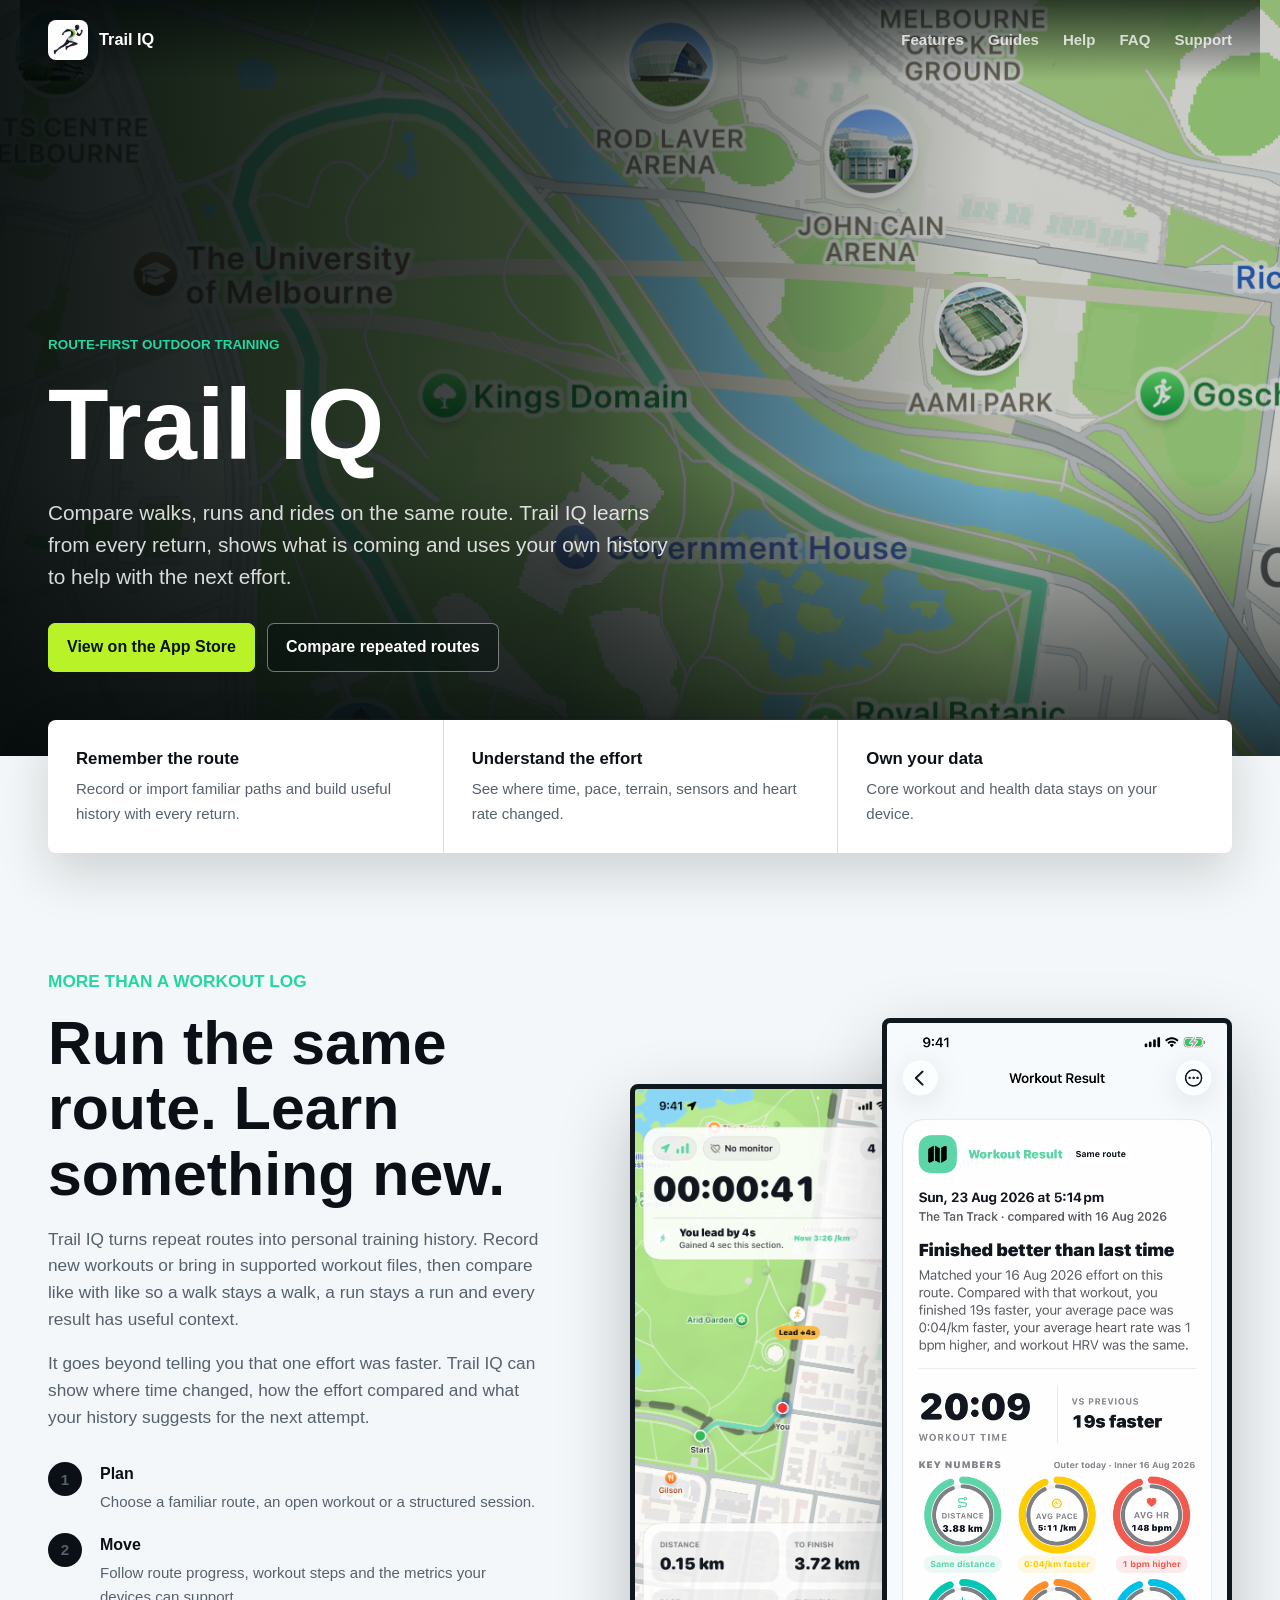
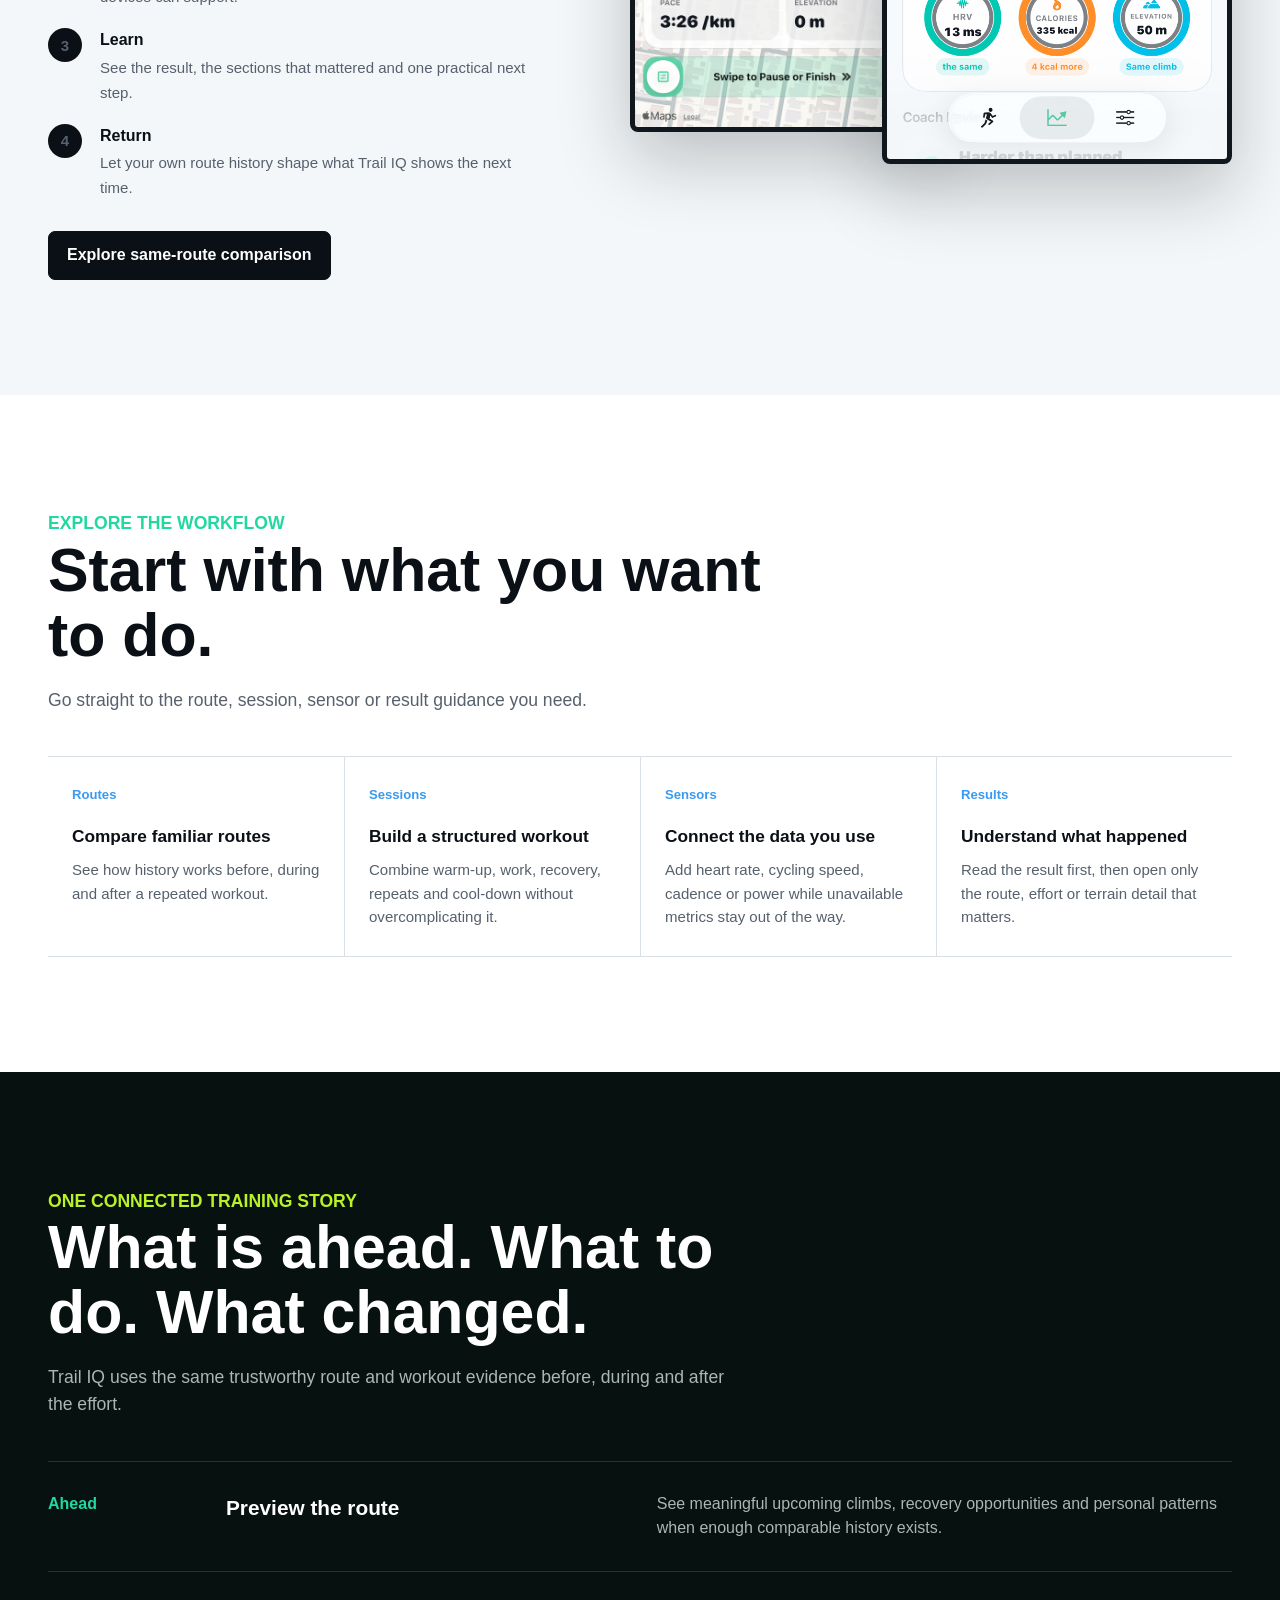
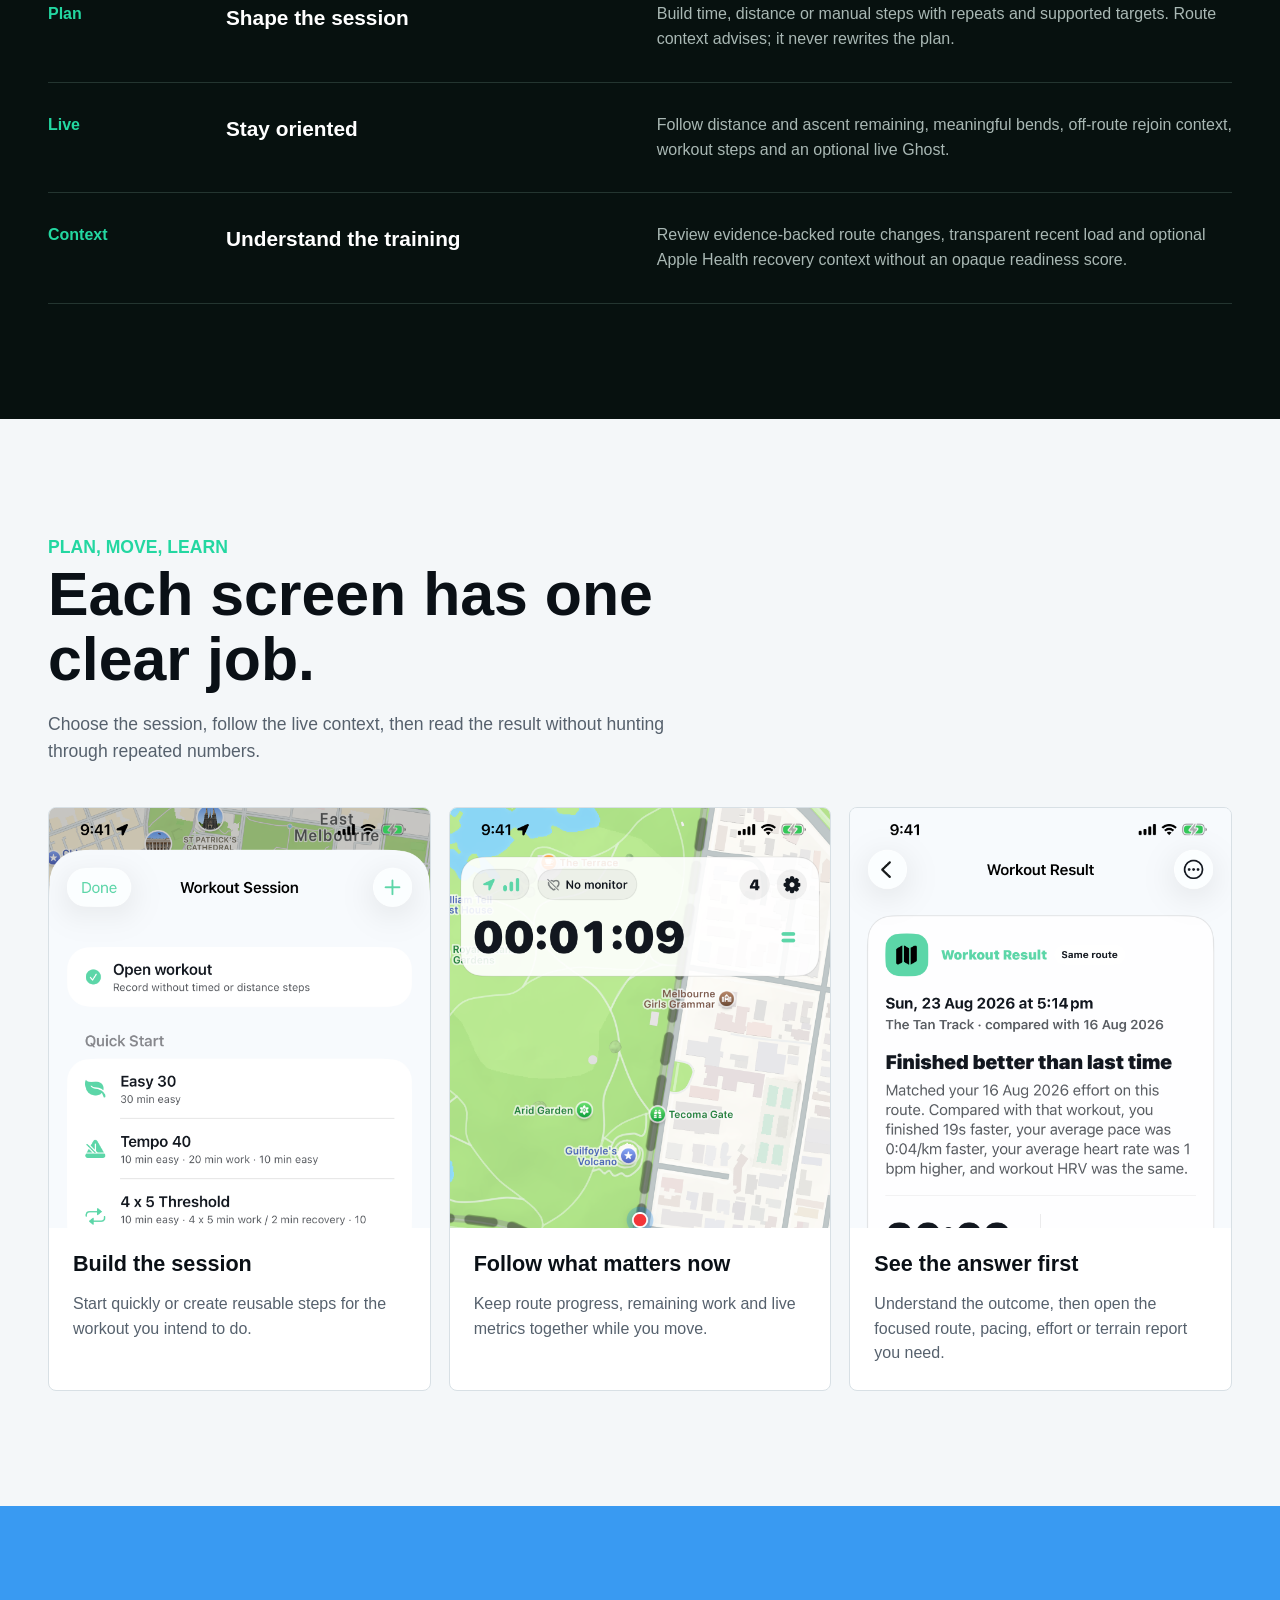
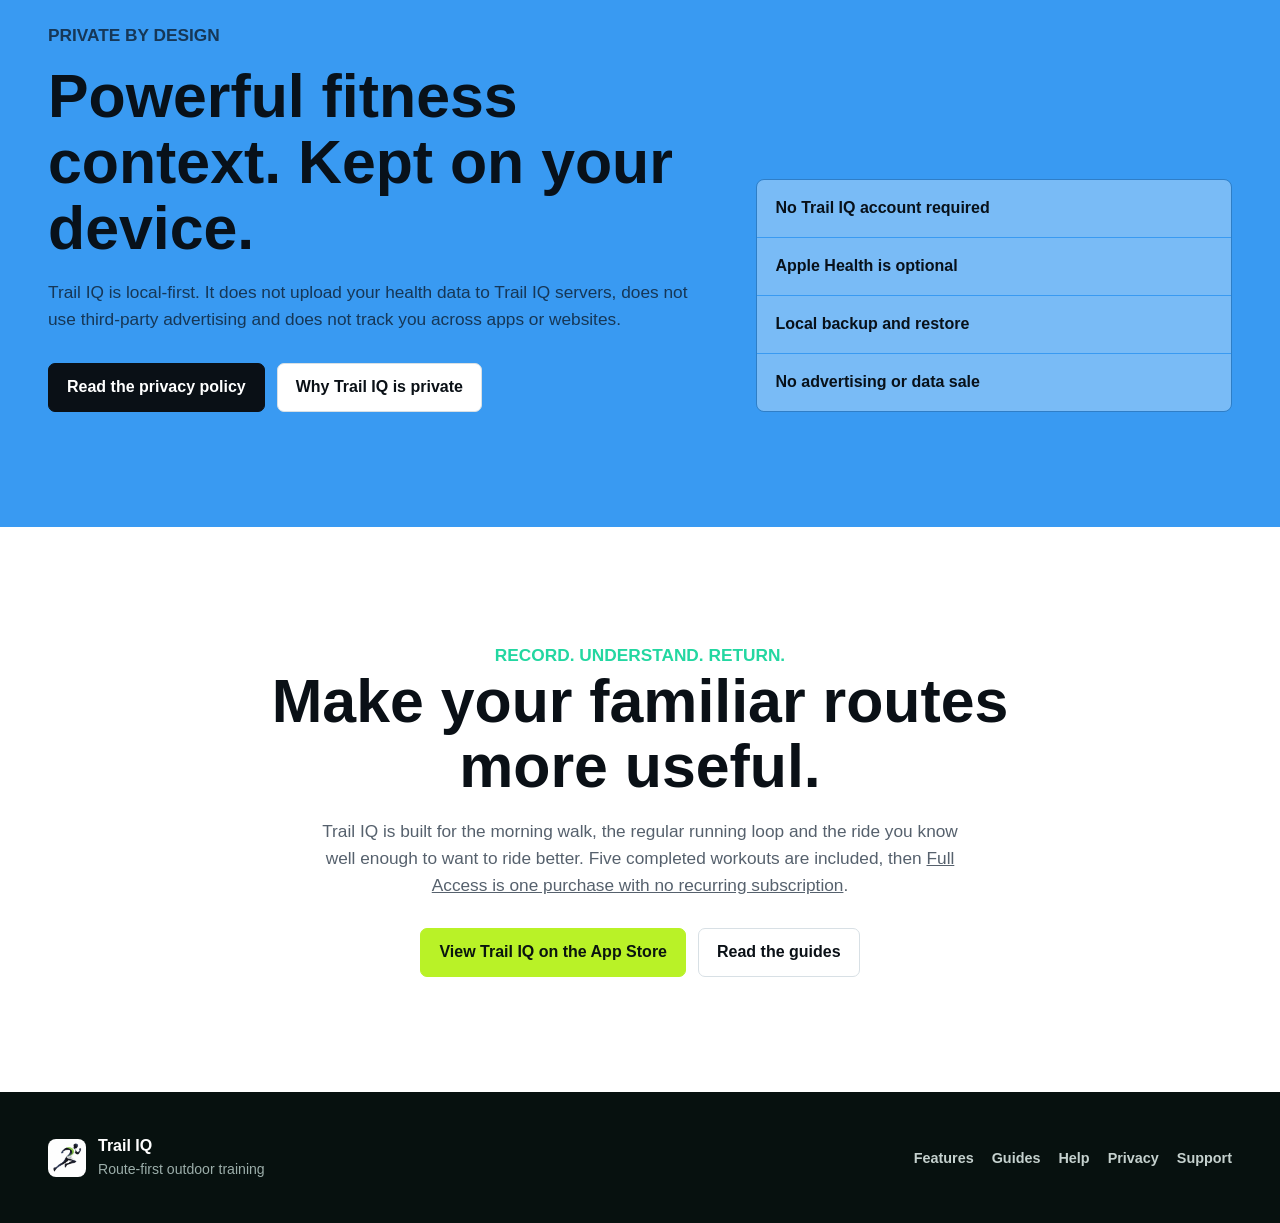
==== commit b9a4cb81: "Refresh site for Trail IQ 1.1.0" ====
--- a/index.html
+++ b/index.html
@@ -20,7 +20,7 @@
   <meta name="twitter:description" content="Record outdoor workouts, compare every return and learn from the routes you repeat.">
   <meta name="twitter:image" content="https://trailiqapp.github.io/assets/screen-result.png">
   <link rel="icon" href="assets/app-icon.png">
-  <link rel="stylesheet" href="assets/site.css?v=10">
+  <link rel="stylesheet" href="assets/site.css?v=11">
   <script type="application/ld+json">
   {
     "@context": "https://schema.org",
@@ -33,11 +33,17 @@
     "description": "Trail IQ learns how you perform on routes you repeat, then uses that history before, during and after your next outdoor workout.",
     "featureList": [
       "Same-route workout comparison",
-      "Personal route history",
-      "Route-aware coaching",
+      "Personal Route Memory and full-route lookahead",
+      "Evidence-gated route-aware coaching",
       "Optional live Ghost comparison",
+      "Structured workout sessions",
+      "Route-aware interval guidance",
       "Bluetooth heart-rate monitor support",
+      "Bluetooth cycling speed, cadence and power sensors",
+      "Running cadence from supported iPhones",
+      "Transparent training load and optional recovery context",
       "GPX, TCX and FIT workout import",
+      "GPX and TCX workout export",
       "Local-first workout storage"
     ],
     "publisher": {
@@ -86,7 +92,7 @@
         </div>
         <div class="promise-item">
           <strong>Understand the effort</strong>
-          <span>See where time, pace, terrain and heart rate changed.</span>
+          <span>See where time, pace, terrain, sensors and heart rate changed.</span>
         </div>
         <div class="promise-item">
           <strong>Own your data</strong>
@@ -107,22 +113,29 @@
             <div class="story-point">
               <span class="story-index">1</span>
               <div>
-                <strong>Record</strong>
-                <span>Track a workout or import supported GPX, TCX, FIT and Adidas Running files.</span>
+                <strong>Plan</strong>
+                <span>Choose a familiar route, an open workout or a structured session.</span>
               </div>
             </div>
             <div class="story-point">
               <span class="story-index">2</span>
               <div>
-                <strong>Compare</strong>
-                <span>See where you gained, where you slowed and how effort changed.</span>
+                <strong>Move</strong>
+                <span>Follow route progress, workout steps and the metrics your devices can support.</span>
               </div>
             </div>
             <div class="story-point">
               <span class="story-index">3</span>
               <div>
+                <strong>Learn</strong>
+                <span>See the result, the sections that mattered and one practical next step.</span>
+              </div>
+            </div>
+            <div class="story-point">
+              <span class="story-index">4</span>
+              <div>
                 <strong>Return</strong>
-                <span>See what is coming and what your own history suggests before the next attempt.</span>
+                <span>Let your own route history shape what Trail IQ shows the next time.</span>
               </div>
             </div>
           </div>
@@ -145,9 +158,9 @@
     <section class="section release-band">
       <div class="section-inner">
         <div class="section-heading">
-          <p class="eyebrow">Go deeper</p>
-          <h2>Start with the question you have.</h2>
-          <p>Explore the route workflow, learn how to read the data or check the choices that make Trail IQ different.</p>
+          <p class="eyebrow">Explore the workflow</p>
+          <h2>Start with what you want to do.</h2>
+          <p>Go straight to the route, session, sensor or result guidance you need.</p>
         </div>
         <div class="release-grid">
           <a class="release-item release-link" href="compare-runs-same-route/index.html">
@@ -155,20 +168,20 @@
             <strong>Compare familiar routes</strong>
             <p>See how history works before, during and after a repeated workout.</p>
           </a>
-          <a class="release-item release-link" href="guides/index.html">
-            <span>Guides</span>
-            <strong>Read the data better</strong>
-            <p>Turn pace, effort and route sections into useful questions and actions.</p>
+          <a class="release-item release-link" href="help.html#start">
+            <span>Sessions</span>
+            <strong>Build a structured workout</strong>
+            <p>Combine warm-up, work, recovery, repeats and cool-down without overcomplicating it.</p>
           </a>
-          <a class="release-item release-link" href="bluetooth-heart-rate-running-app/index.html">
-            <span>Effort</span>
-            <strong>Add heart-rate context</strong>
-            <p>Learn what a compatible Bluetooth monitor adds and what remains optional.</p>
+          <a class="release-item release-link" href="help.html#heart-rate">
+            <span>Sensors</span>
+            <strong>Connect the data you use</strong>
+            <p>Add heart rate, cycling speed, cadence or power while unavailable metrics stay out of the way.</p>
           </a>
-          <a class="release-item release-link" href="compare/index.html">
-            <span>Choose</span>
-            <strong>Compare the approaches</strong>
-            <p>See how Trail IQ differs from Strava, Moment and Apple Race Route.</p>
+          <a class="release-item release-link" href="help.html#results">
+            <span>Results</span>
+            <strong>Understand what happened</strong>
+            <p>Read the result first, then open only the route, effort or terrain detail that matters.</p>
           </a>
         </div>
       </div>
@@ -177,31 +190,31 @@
     <section class="section band-dark">
       <div class="section-inner">
         <div class="section-heading">
-          <p class="eyebrow">Built for the route ahead</p>
-          <h2>Useful while you move. Clear when you finish.</h2>
-          <p>Advanced route and heart-rate tools stay understandable, optional and focused on the workout.</p>
+          <p class="eyebrow">One connected training story</p>
+          <h2>What is ahead. What to do. What changed.</h2>
+          <p>Trail IQ uses the same trustworthy route and workout evidence before, during and after the effort.</p>
         </div>
 
         <div class="feature-rows">
           <div class="feature-row">
+            <span class="feature-number">Ahead</span>
+            <strong>Preview the route</strong>
+            <p>See meaningful upcoming climbs, recovery opportunities and personal patterns when enough comparable history exists.</p>
+          </div>
+          <div class="feature-row">
+            <span class="feature-number">Plan</span>
+            <strong>Shape the session</strong>
+            <p>Build time, distance or manual steps with repeats and supported targets. Route context advises; it never rewrites the plan.</p>
+          </div>
+          <div class="feature-row">
             <span class="feature-number">Live</span>
-            <strong>Train the route</strong>
-            <p>Follow route progress, remaining distance and segment context. Choose a previous effort as your live ghost when you want a target.</p>
+            <strong>Stay oriented</strong>
+            <p>Follow distance and ascent remaining, meaningful bends, off-route rejoin context, workout steps and an optional live Ghost.</p>
           </div>
           <div class="feature-row">
-            <span class="feature-number">Effort</span>
-            <strong>Connect heart rate</strong>
-            <p>Use a compatible Bluetooth monitor for live zones, heart-rate goals, workout HRV where supported and richer post-workout review. <a href="bluetooth-heart-rate-running-app/index.html">Explore Bluetooth heart-rate training.</a></p>
-          </div>
-          <div class="feature-row">
-            <span class="feature-number">Cues</span>
-            <strong>Stay aware</strong>
-            <p>Optional on-screen guidance, distinct tones, haptics and short spoken cues can signal route, segment and effort changes without taking over your workout.</p>
-          </div>
-          <div class="feature-row">
-            <span class="feature-number">Review</span>
-            <strong>See the whole story</strong>
-            <p>Route Comparison, Route Replay, Coach Review and three focused highlight reports turn maps and metrics into a result you can act on.</p>
+            <span class="feature-number">Context</span>
+            <strong>Understand the training</strong>
+            <p>Review evidence-backed route changes, transparent recent load and optional Apple Health recovery context without an opaque readiness score.</p>
           </div>
         </div>
       </div>
@@ -210,37 +223,37 @@
     <section class="section">
       <div class="section-inner">
         <div class="section-heading">
-          <p class="eyebrow">Designed to be read at a glance</p>
-          <h2>Your workout, without the wall of numbers.</h2>
-          <p>Maps, comparison rings and focused charts make the important result visible first. Detail is there when you want it.</p>
+          <p class="eyebrow">Plan, move, learn</p>
+          <h2>Each screen has one clear job.</h2>
+          <p>Choose the session, follow the live context, then read the result without hunting through repeated numbers.</p>
         </div>
 
         <div class="showcase-grid">
           <article class="showcase">
             <div class="showcase-media">
-              <img src="assets/screen-replay.png" alt="Trail IQ Route Replay showing a real route and comparison points.">
+              <img src="assets/screen-session.png" alt="Trail IQ structured workout library with quick-start and saved sessions.">
             </div>
             <div class="showcase-copy">
-              <h3>Replay the route</h3>
-              <p>Review the route, overlays and finish context spatially.</p>
+              <h3>Build the session</h3>
+              <p>Start quickly or create reusable steps for the workout you intend to do.</p>
             </div>
           </article>
           <article class="showcase">
             <div class="showcase-media">
-              <img src="assets/screen-comparison.png" alt="Trail IQ same-route comparison with time and section changes.">
+              <img src="assets/screen-live.png" alt="Trail IQ live workout showing a real route, route progress and remaining distance.">
             </div>
             <div class="showcase-copy">
-              <h3>Compare the route</h3>
-              <p>See today, the previous matching effort and the sections that changed. <a href="compare-runs-same-route/index.html">Learn how same-route comparison works.</a></p>
+              <h3>Follow what matters now</h3>
+              <p>Keep route progress, remaining work and live metrics together while you move.</p>
             </div>
           </article>
           <article class="showcase">
             <div class="showcase-media">
-              <img src="assets/screen-trends.png" alt="Trail IQ fitness snapshot and workload trends.">
+              <img src="assets/screen-result.png" alt="Trail IQ workout result with a same-route comparison and complete key metrics.">
             </div>
             <div class="showcase-copy">
-              <h3>Follow the bigger picture</h3>
-              <p>Explore training trends and fitness snapshots when relevant data exists.</p>
+              <h3>See the answer first</h3>
+              <p>Understand the outcome, then open the focused route, pacing, effort or terrain report you need.</p>
             </div>
           </article>
         </div>
--- a/assets/site.css
+++ b/assets/site.css
@@ -239,6 +239,71 @@
   font-size: 1.1rem;
 }
 
+.journey-nav {
+  border-bottom: 1px solid var(--line);
+  background: var(--paper);
+}
+
+.journey-nav-inner {
+  display: grid;
+  grid-template-columns: repeat(4, minmax(0, 1fr));
+  width: min(1184px, calc(100% - 48px));
+  margin: 0 auto;
+}
+
+.journey-nav a {
+  display: grid;
+  grid-template-columns: auto minmax(0, 1fr);
+  gap: 1px 12px;
+  min-width: 0;
+  padding: 22px 20px;
+  color: var(--ink);
+  text-decoration: none;
+}
+
+.journey-nav a + a {
+  border-left: 1px solid var(--line);
+}
+
+.journey-nav a:hover {
+  background: var(--soft);
+}
+
+.journey-nav span {
+  grid-row: 1 / span 2;
+  color: var(--blue);
+  font-size: 0.78rem;
+  font-weight: 900;
+}
+
+.journey-nav strong,
+.journey-nav small {
+  overflow-wrap: anywhere;
+}
+
+.journey-nav strong {
+  font-size: 1rem;
+}
+
+.journey-nav small {
+  color: var(--muted);
+  font-size: 0.82rem;
+}
+
+.feature-stage {
+  scroll-margin-top: 12px;
+}
+
+.stage-heading {
+  max-width: 900px;
+  margin-bottom: 70px;
+}
+
+.stage-heading h2 {
+  max-width: 880px;
+  font-size: 3.25rem;
+}
+
 .release-band {
   background: var(--paper);
 }
@@ -882,6 +947,11 @@
   font-size: 1.06rem;
 }
 
+.feature-copy h3 {
+  max-width: 640px;
+  font-size: 2.45rem;
+}
+
 .feature-copy ul {
   margin: 24px 0 0;
   padding: 0;
@@ -904,6 +974,70 @@
   border-radius: 50%;
   background: var(--mint);
   content: "";
+}
+
+.band-dark .feature-copy li {
+  color: #a9b8b4;
+}
+
+.band-dark .feature-copy li::before {
+  background: var(--lime);
+}
+
+.capability-grid {
+  display: grid;
+  grid-template-columns: repeat(3, minmax(0, 1fr));
+  margin-top: 96px;
+  border-top: 1px solid var(--line);
+  border-bottom: 1px solid var(--line);
+}
+
+.capability-item {
+  min-width: 0;
+  padding: 28px 24px;
+}
+
+.capability-item + .capability-item {
+  border-left: 1px solid var(--line);
+}
+
+.capability-item span,
+.capability-item strong {
+  display: block;
+}
+
+.capability-item span {
+  margin-bottom: 16px;
+  color: var(--blue);
+  font-size: 0.8rem;
+  font-weight: 900;
+  text-transform: uppercase;
+}
+
+.capability-item strong {
+  margin-bottom: 9px;
+  font-size: 1.18rem;
+}
+
+.capability-item p {
+  margin: 0;
+  font-size: 0.94rem;
+}
+
+.capability-grid.on-dark {
+  border-color: #2a3b36;
+}
+
+.capability-grid.on-dark .capability-item + .capability-item {
+  border-color: #2a3b36;
+}
+
+.capability-grid.on-dark .capability-item span {
+  color: var(--lime);
+}
+
+.capability-grid.on-dark .capability-item p {
+  color: #a9b8b4;
 }
 
 .single-screen {
@@ -1649,6 +1783,25 @@
     grid-template-columns: 1fr;
   }
 
+  .journey-nav-inner,
+  .capability-grid {
+    grid-template-columns: 1fr 1fr;
+  }
+
+  .journey-nav a:nth-child(3),
+  .capability-item:nth-child(3) {
+    border-left: 0;
+  }
+
+  .journey-nav a:nth-child(n + 3),
+  .capability-item:nth-child(n + 3) {
+    border-top: 1px solid var(--line);
+  }
+
+  .capability-grid.on-dark .capability-item:nth-child(n + 3) {
+    border-top-color: #2a3b36;
+  }
+
   .release-grid {
     grid-template-columns: 1fr;
   }
@@ -1733,6 +1886,18 @@
 
   .feature-detail + .feature-detail {
     margin-top: 82px;
+  }
+
+  .stage-heading {
+    margin-bottom: 54px;
+  }
+
+  .stage-heading h2 {
+    font-size: 2.55rem;
+  }
+
+  .feature-copy h3 {
+    font-size: 2.15rem;
   }
 
   .single-screen {
@@ -1870,7 +2035,7 @@
   }
 
   .nav-links a {
-    font-size: 0.74rem;
+    font-size: 0.82rem;
   }
 
   .hero-copy {
@@ -1909,6 +2074,23 @@
   .help-visual-pair {
     grid-template-columns: 1fr;
   }
+
+  .capability-grid {
+    grid-template-columns: 1fr;
+  }
+
+  .capability-item + .capability-item,
+  .capability-item:nth-child(3) {
+    border-left: 0;
+  }
+
+  .capability-item + .capability-item {
+    border-top: 1px solid var(--line);
+  }
+
+  .capability-grid.on-dark .capability-item + .capability-item {
+    border-top-color: #2a3b36;
+  }
 }
 
 @media (prefers-reduced-motion: reduce) {
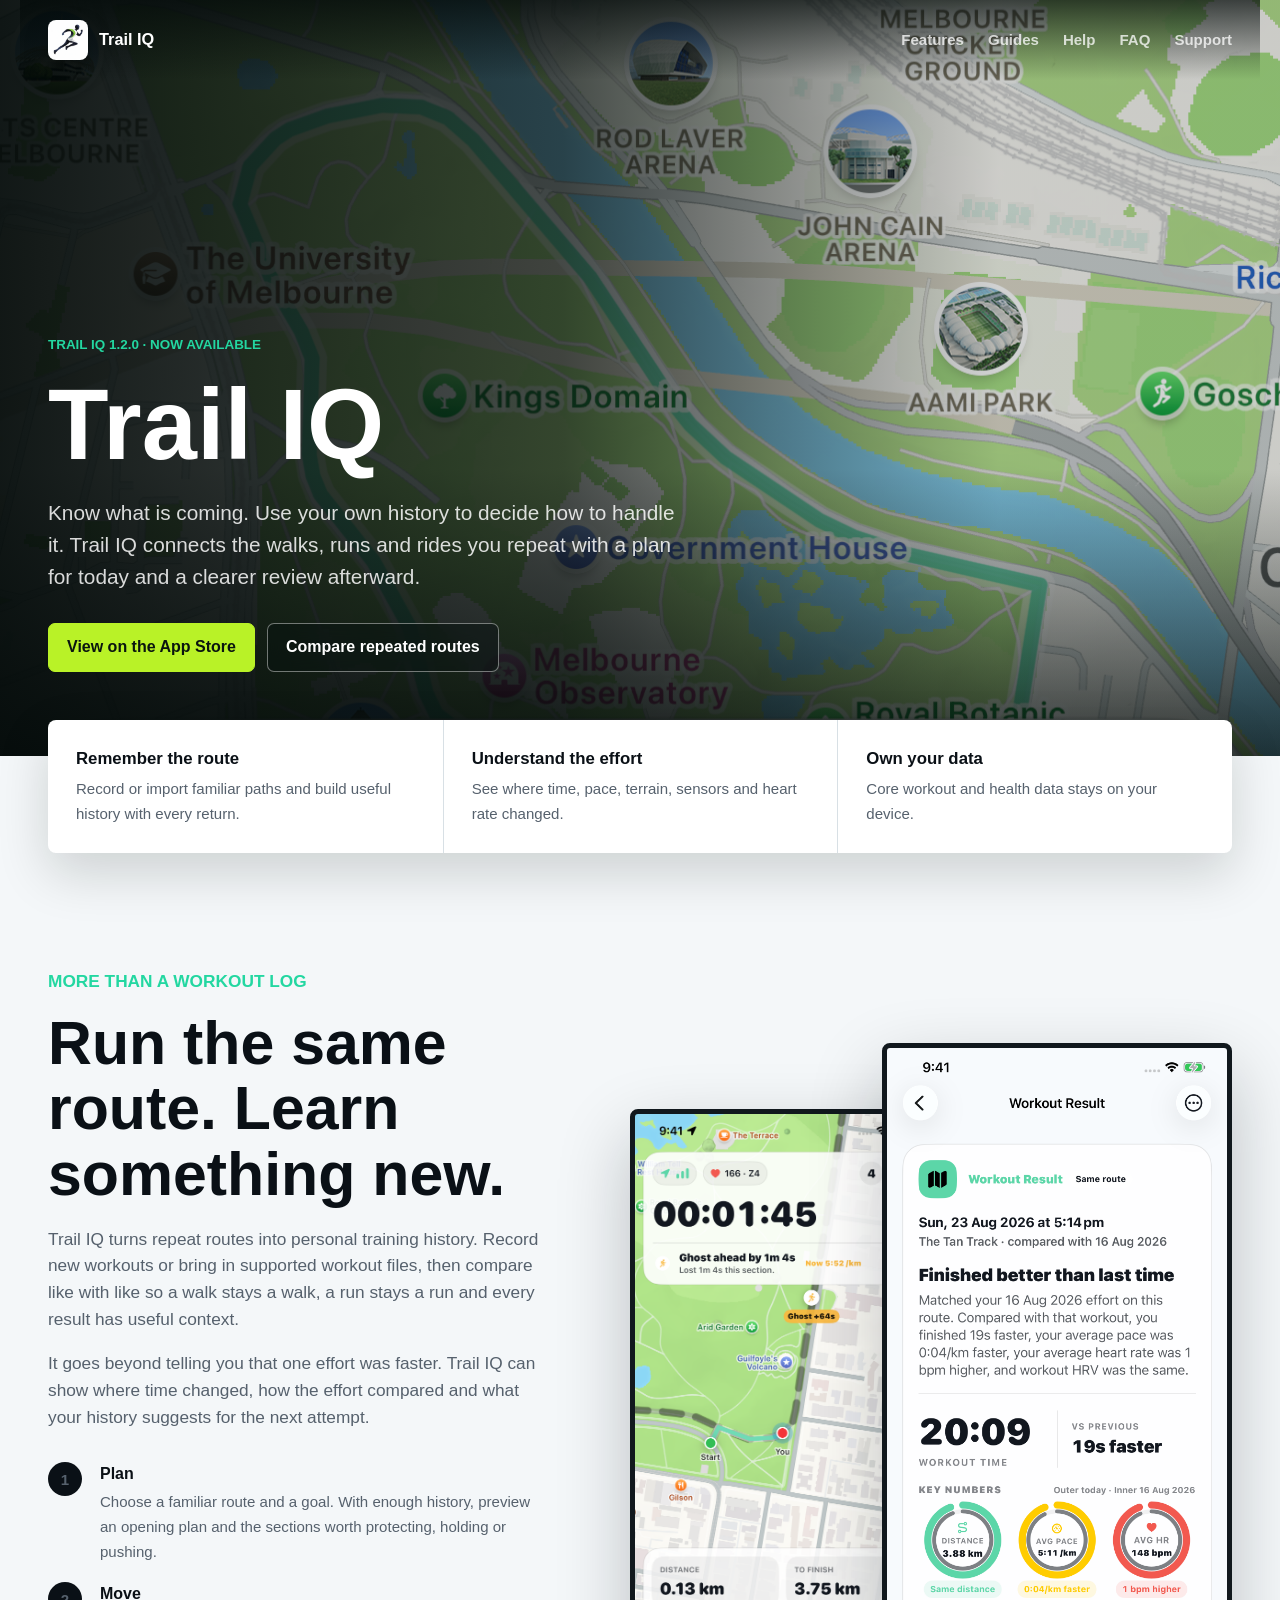
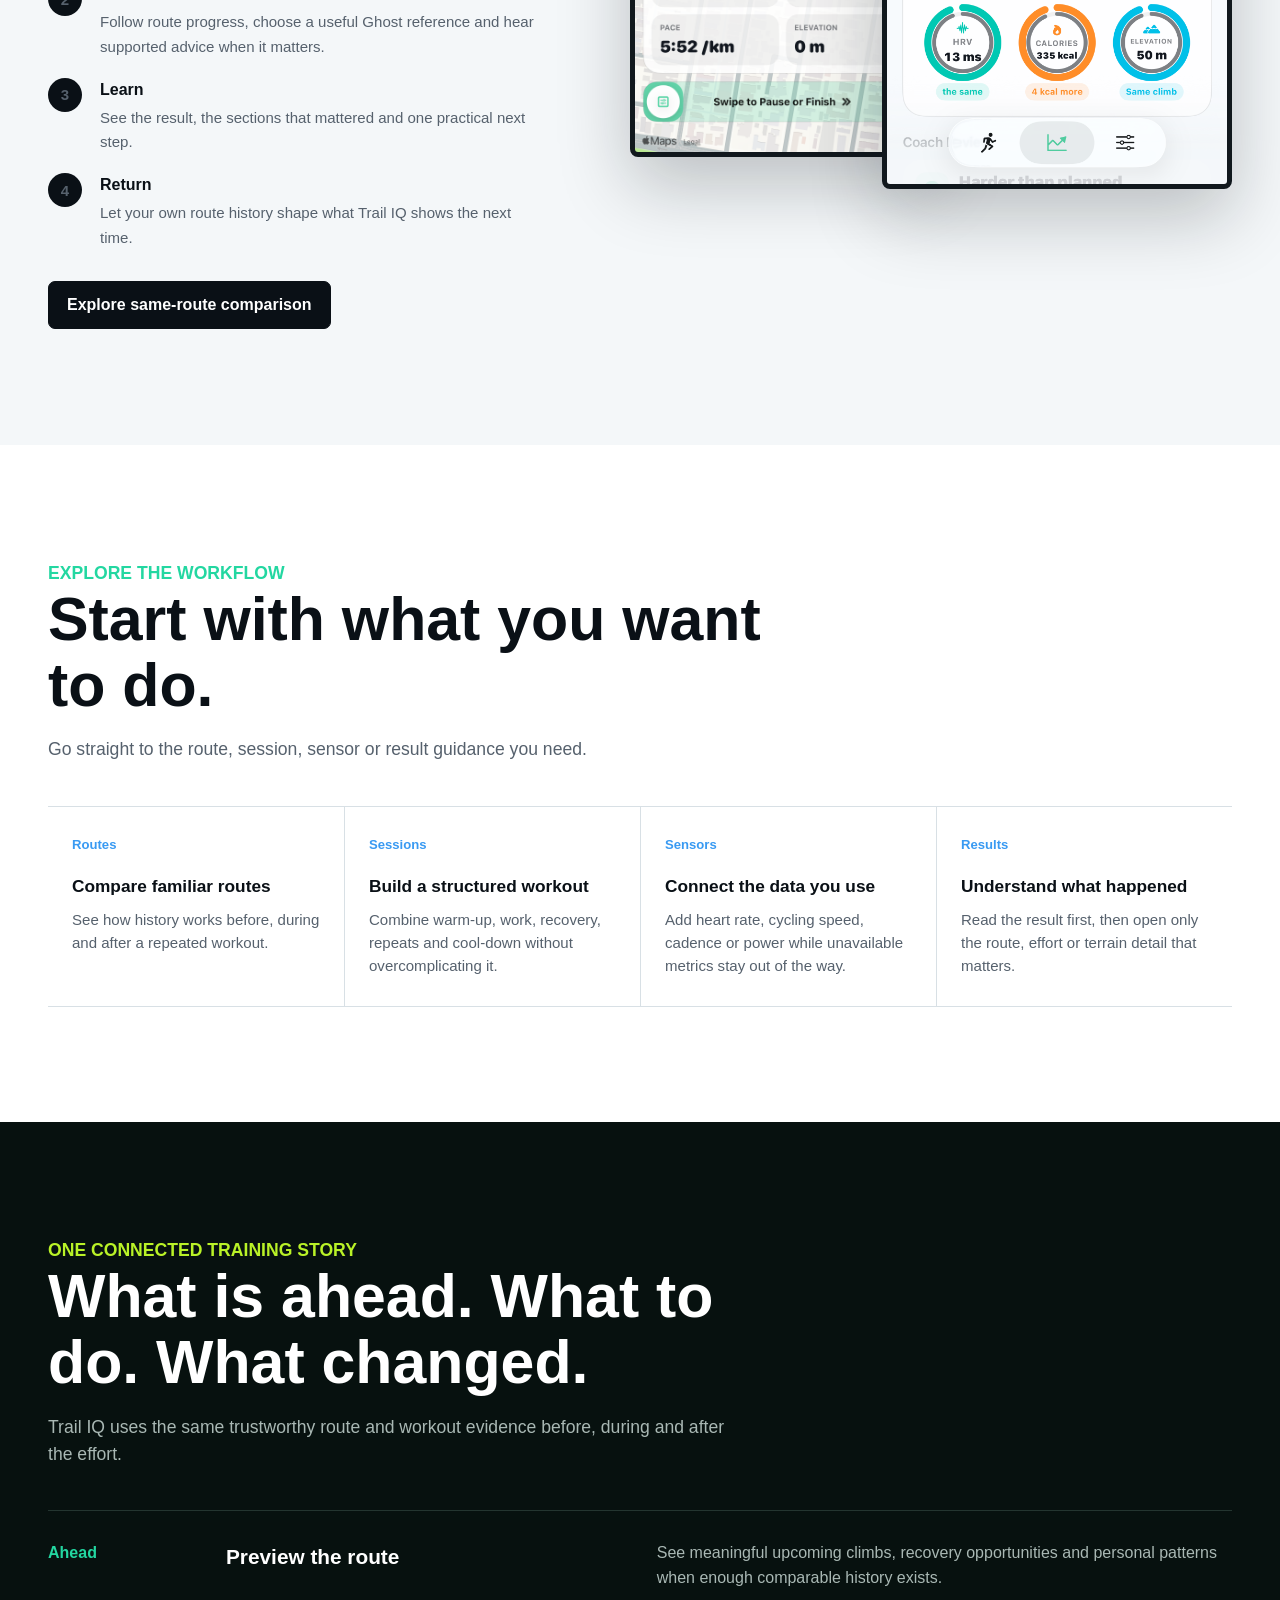
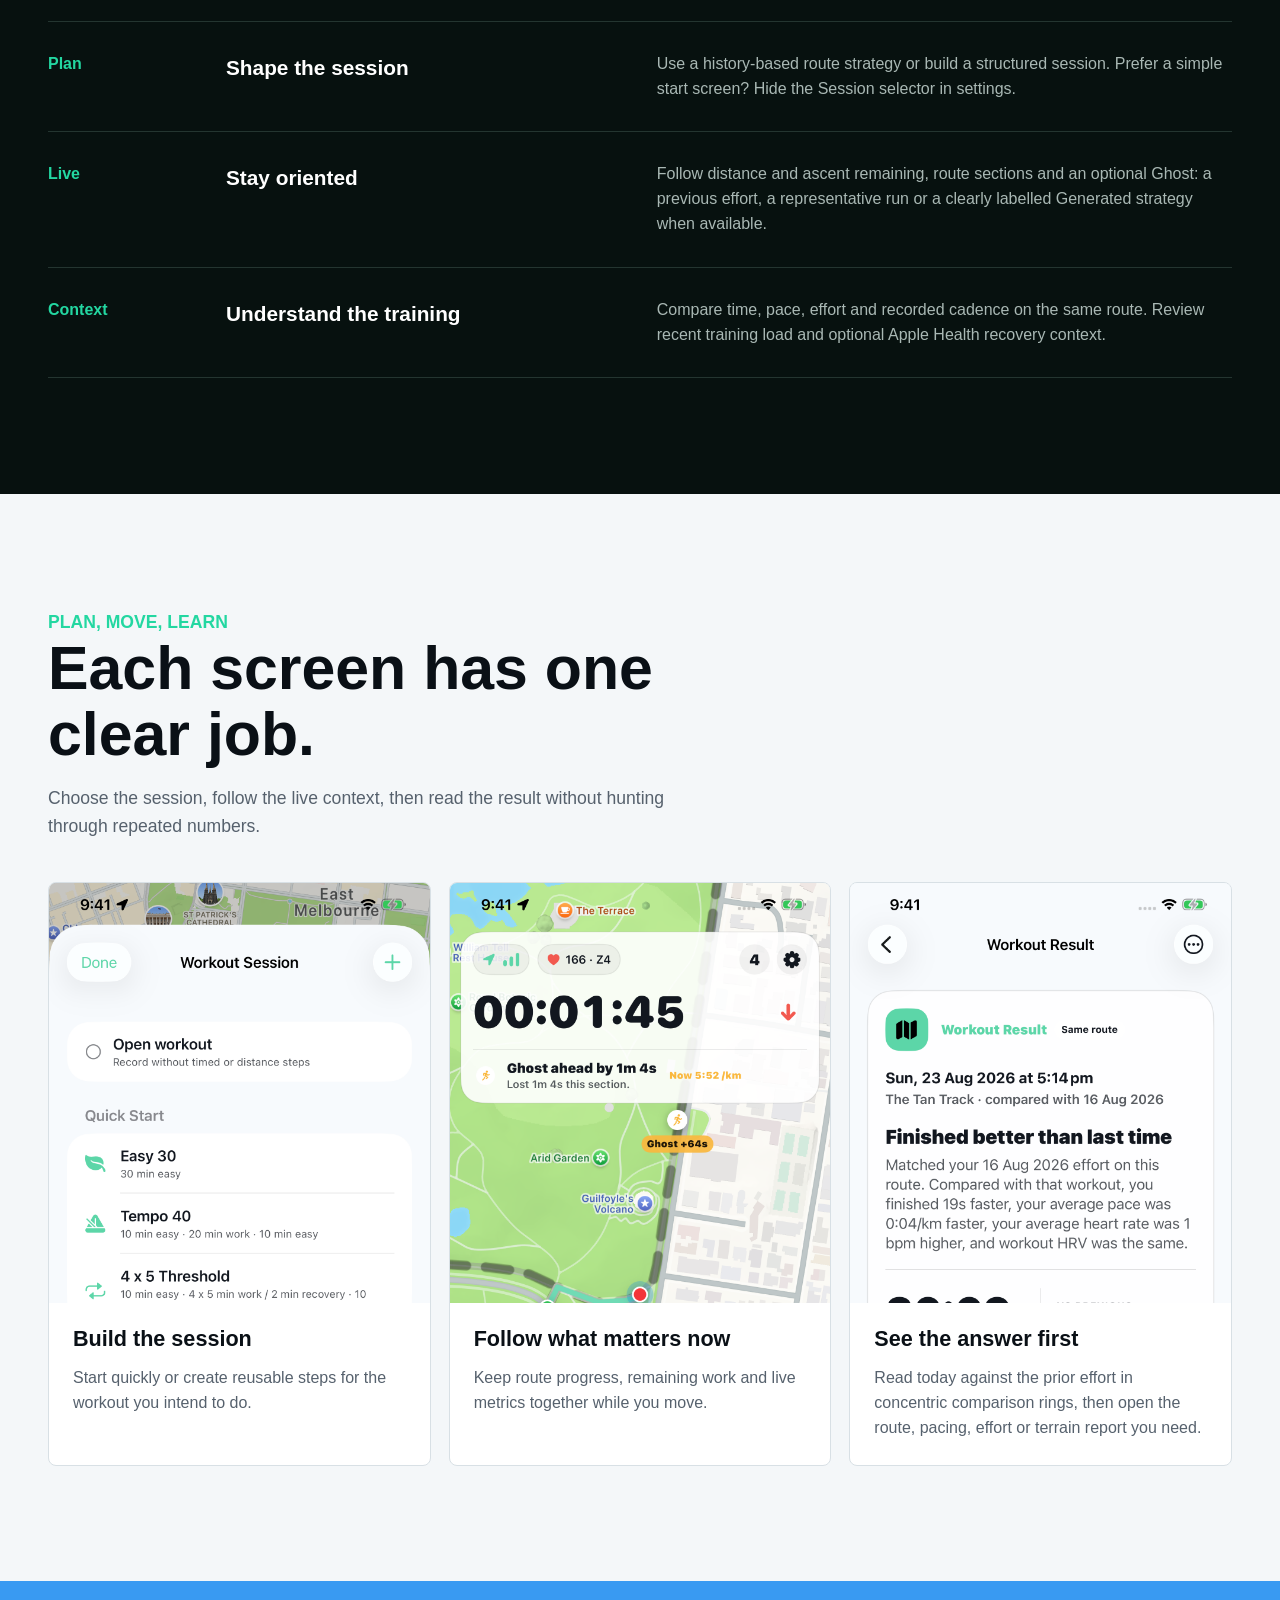
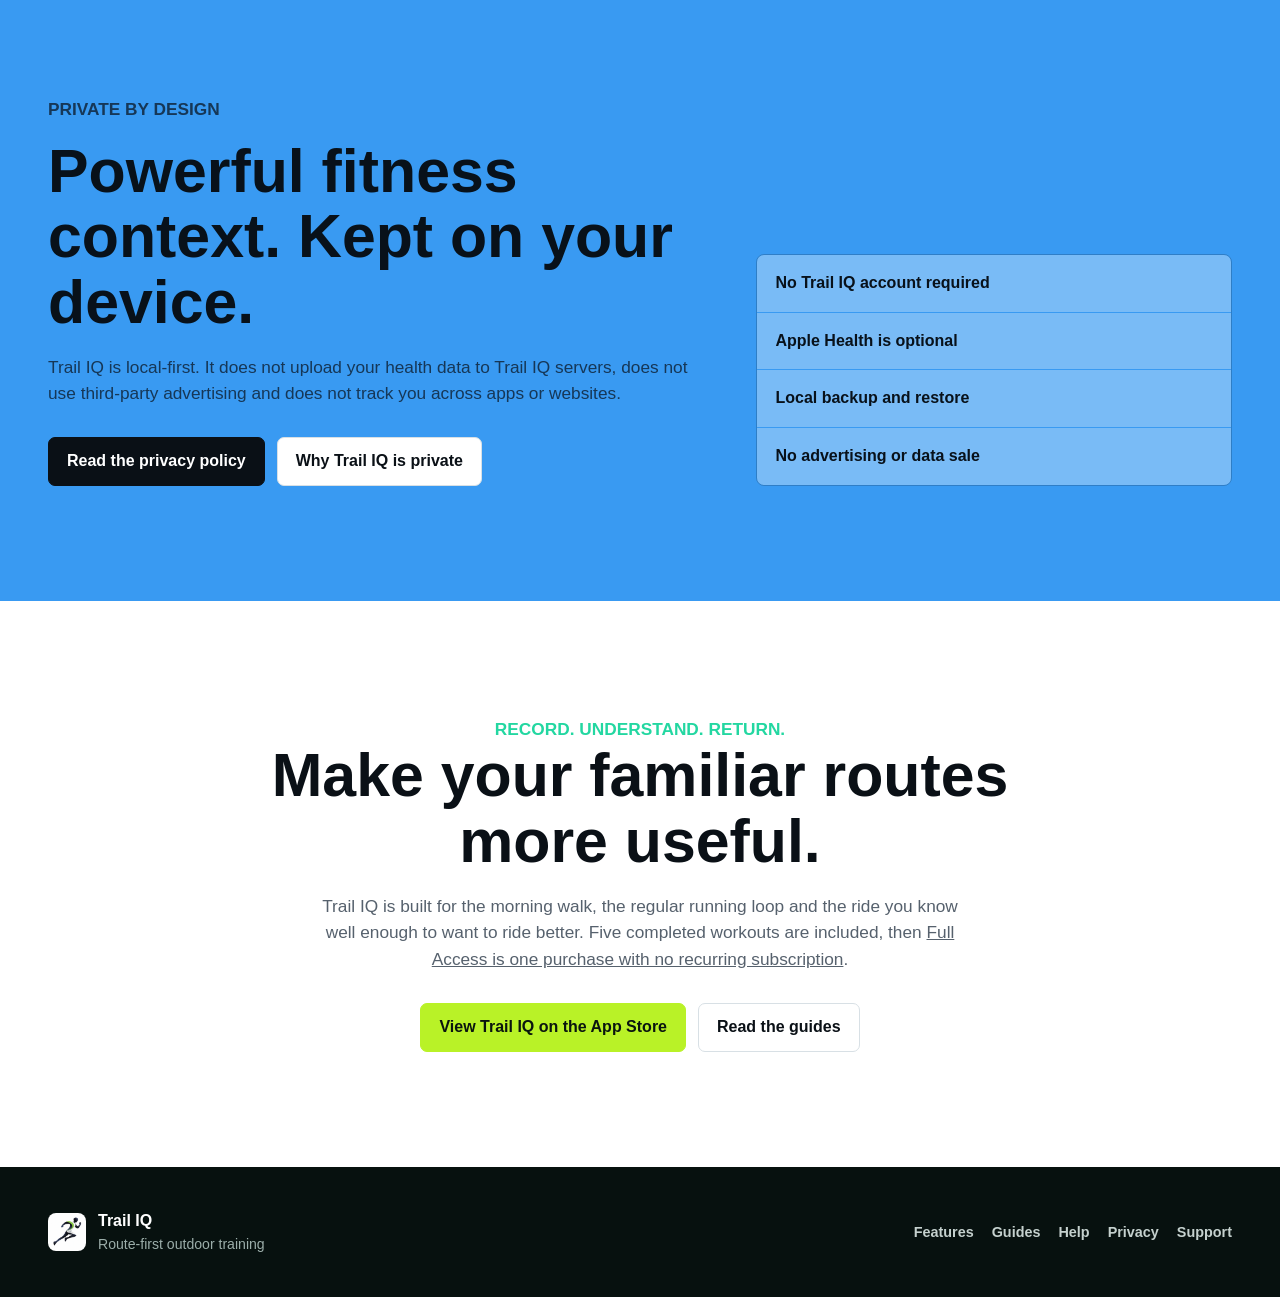
==== commit da9ad0bc: "Publish Trail IQ 1.2.0 website and updated help Refresh features, workflows, screenshots and support" ====
--- a/index.html
+++ b/index.html
@@ -20,12 +20,14 @@
   <meta name="twitter:description" content="Record outdoor workouts, compare every return and learn from the routes you repeat.">
   <meta name="twitter:image" content="https://trailiqapp.github.io/assets/screen-result.png">
   <link rel="icon" href="assets/app-icon.png">
-  <link rel="stylesheet" href="assets/site.css?v=11">
+  <link rel="stylesheet" href="assets/site.css?v=13">
+  <script src="assets/site.js?v=13" defer></script>
   <script type="application/ld+json">
   {
     "@context": "https://schema.org",
     "@type": "MobileApplication",
     "name": "Trail IQ",
+    "softwareVersion": "1.2.0",
     "operatingSystem": "iOS",
     "applicationCategory": "HealthApplication",
     "url": "https://trailiqapp.github.io/",
@@ -34,13 +36,20 @@
     "featureList": [
       "Same-route workout comparison",
       "Personal Route Memory and full-route lookahead",
+      "Personal route strategy with an opening plan and supported finish range",
+      "Adaptive Protect, Hold and Push guidance",
       "Evidence-gated route-aware coaching",
       "Optional live Ghost comparison",
+      "Typical and Best Executed recorded Ghost references when supported",
+      "Clearly labelled Generated strategy Ghost",
+      "Strategy-aware spoken guidance with evidence and repetition limits",
       "Structured workout sessions",
       "Route-aware interval guidance",
       "Bluetooth heart-rate monitor support",
       "Bluetooth cycling speed, cadence and power sensors",
       "Running cadence from supported iPhones",
+      "Same-route cadence charts and concentric workout comparisons",
+      "Heart-rate charts with the selected goal range",
       "Transparent training load and optional recovery context",
       "GPX, TCX and FIT workout import",
       "GPX and TCX workout export",
@@ -73,9 +82,9 @@
     <header class="hero">
       <div class="hero-inner">
         <div class="hero-copy">
-          <p class="eyebrow">Route-first outdoor training</p>
+          <p class="eyebrow">Trail IQ 1.2.0 &middot; Now available</p>
           <h1>Trail IQ</h1>
-          <p class="lede">Compare walks, runs and rides on the same route. Trail IQ learns from every return, shows what is coming and uses your own history to help with the next effort.</p>
+          <p class="lede">Know what is coming. Use your own history to decide how to handle it. Trail IQ connects the walks, runs and rides you repeat with a plan for today and a clearer review afterward.</p>
           <div class="actions">
             <a class="button bright" href="https://apps.apple.com/app/id6786252489">View on the App Store</a>
             <a class="button ghost" href="compare-runs-same-route/index.html">Compare repeated routes</a>
@@ -114,14 +123,14 @@
               <span class="story-index">1</span>
               <div>
                 <strong>Plan</strong>
-                <span>Choose a familiar route, an open workout or a structured session.</span>
+                <span>Choose a familiar route and a goal. With enough history, preview an opening plan and the sections worth protecting, holding or pushing.</span>
               </div>
             </div>
             <div class="story-point">
               <span class="story-index">2</span>
               <div>
                 <strong>Move</strong>
-                <span>Follow route progress, workout steps and the metrics your devices can support.</span>
+                <span>Follow route progress, choose a useful Ghost reference and hear supported advice when it matters.</span>
               </div>
             </div>
             <div class="story-point">
@@ -204,17 +213,17 @@
           <div class="feature-row">
             <span class="feature-number">Plan</span>
             <strong>Shape the session</strong>
-            <p>Build time, distance or manual steps with repeats and supported targets. Route context advises; it never rewrites the plan.</p>
+            <p>Use a history-based route strategy or build a structured session. Prefer a simple start screen? Hide the Session selector in settings.</p>
           </div>
           <div class="feature-row">
             <span class="feature-number">Live</span>
             <strong>Stay oriented</strong>
-            <p>Follow distance and ascent remaining, meaningful bends, off-route rejoin context, workout steps and an optional live Ghost.</p>
+            <p>Follow distance and ascent remaining, route sections and an optional Ghost: a previous effort, a representative run or a clearly labelled Generated strategy when available.</p>
           </div>
           <div class="feature-row">
             <span class="feature-number">Context</span>
             <strong>Understand the training</strong>
-            <p>Review evidence-backed route changes, transparent recent load and optional Apple Health recovery context without an opaque readiness score.</p>
+            <p>Compare time, pace, effort and recorded cadence on the same route. Review recent training load and optional Apple Health recovery context.</p>
           </div>
         </div>
       </div>
@@ -253,7 +262,7 @@
             </div>
             <div class="showcase-copy">
               <h3>See the answer first</h3>
-              <p>Understand the outcome, then open the focused route, pacing, effort or terrain report you need.</p>
+              <p>Read today against the prior effort in concentric comparison rings, then open the route, pacing, effort or terrain report you need.</p>
             </div>
           </article>
         </div>
--- a/assets/site.css
+++ b/assets/site.css
@@ -39,6 +39,55 @@
   max-width: 100%;
 }
 
+.screenshot-link {
+  display: block;
+  cursor: zoom-in;
+}
+
+.screenshot-link:focus-visible {
+  outline: 3px solid var(--blue);
+  outline-offset: 5px;
+}
+
+.screenshot-dialog {
+  max-width: min(95vw, 640px);
+  max-height: 95svh;
+  border: 1px solid var(--line);
+  border-radius: 8px;
+  padding: 12px;
+  background: var(--paper);
+  overscroll-behavior: contain;
+}
+
+.screenshot-dialog::backdrop {
+  background: rgba(7, 17, 15, 0.8);
+}
+
+.screenshot-dialog img {
+  display: block;
+  width: auto;
+  max-height: 82svh;
+  margin: 0 auto;
+}
+
+.screenshot-close {
+  display: block;
+  min-height: 44px;
+  margin: 0 0 10px auto;
+  border: 1px solid var(--line);
+  border-radius: 6px;
+  padding: 8px 16px;
+  background: var(--paper);
+  color: var(--ink);
+  font: inherit;
+  font-weight: 700;
+  cursor: pointer;
+}
+
+.workflow summary[id] {
+  scroll-margin-top: 24px;
+}
+
 a {
   color: inherit;
 }
@@ -935,6 +984,17 @@
   margin-top: 110px;
 }
 
+.report-gallery-heading {
+  margin-top: 90px;
+}
+
+.single-screen figcaption {
+  padding: 16px;
+  background: var(--canvas);
+  color: var(--muted);
+  font-size: 0.9rem;
+}
+
 .feature-detail.reverse .feature-copy {
   order: 2;
 }
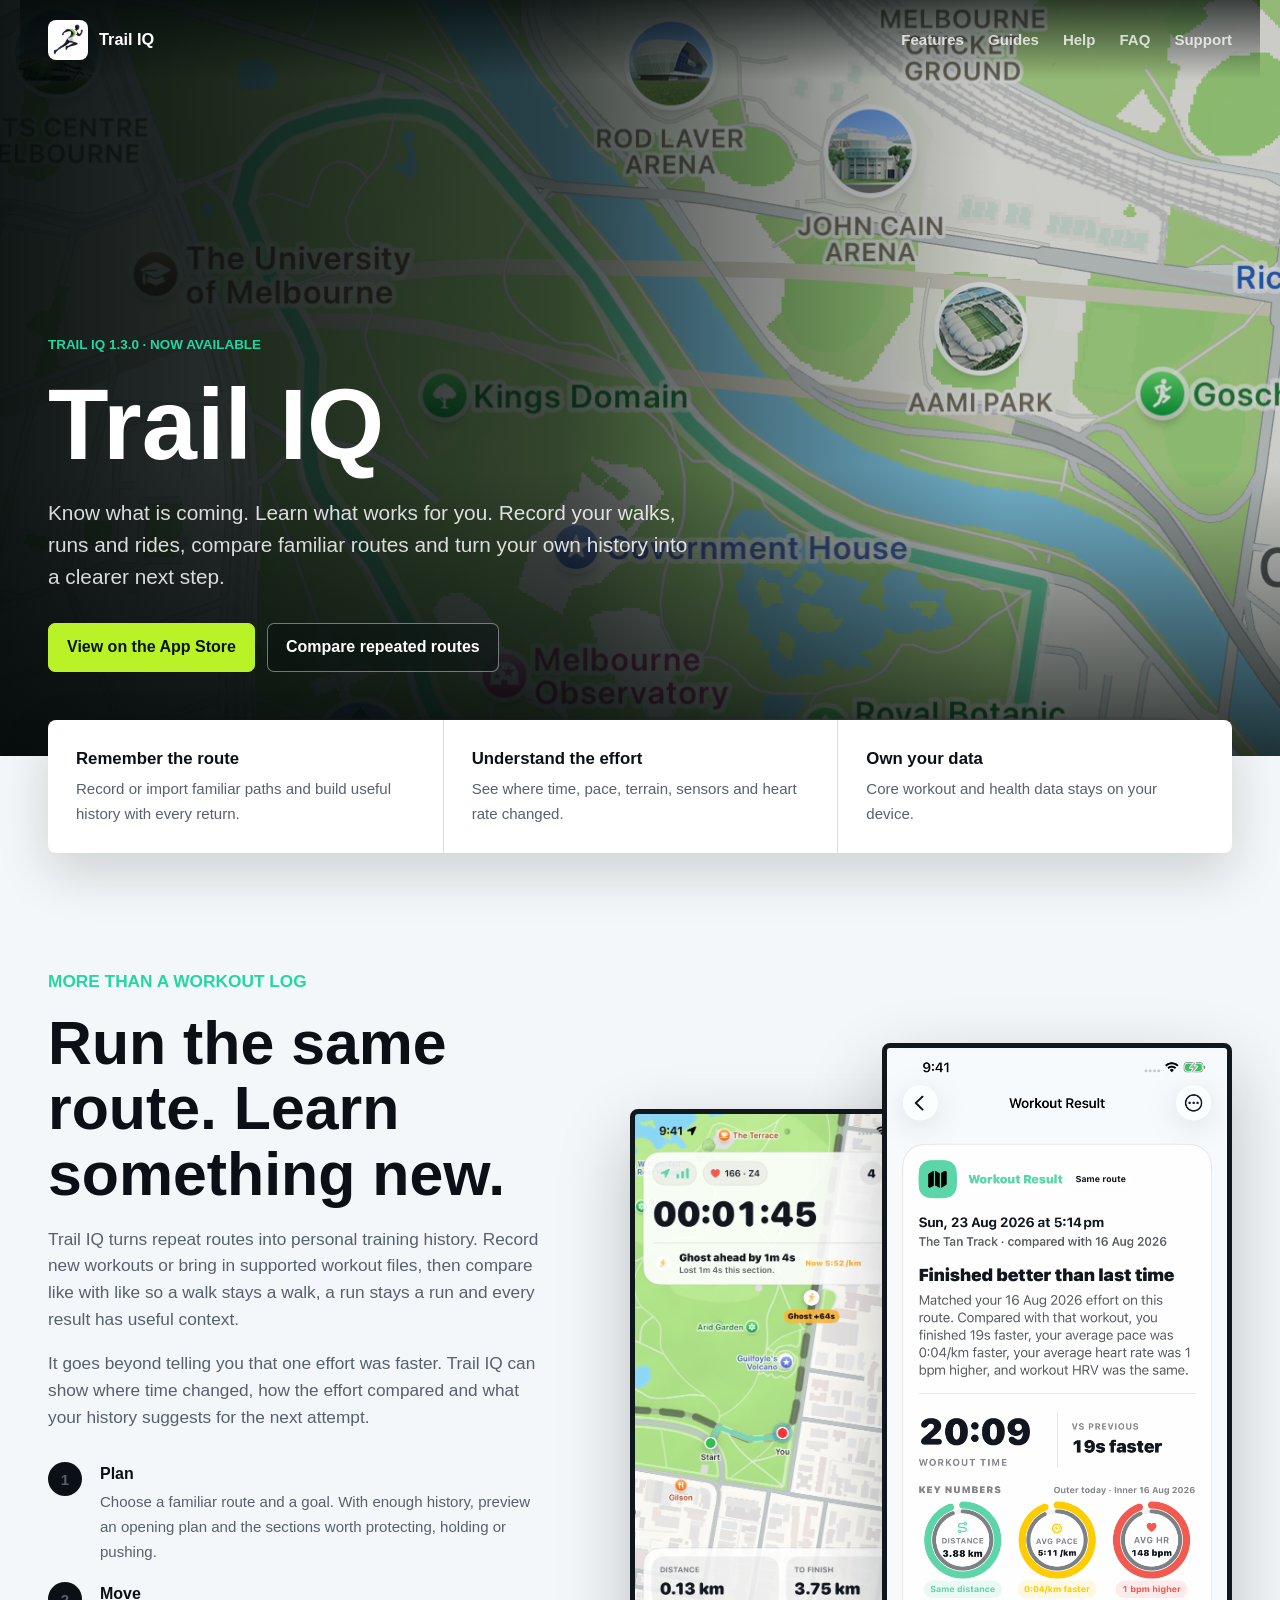
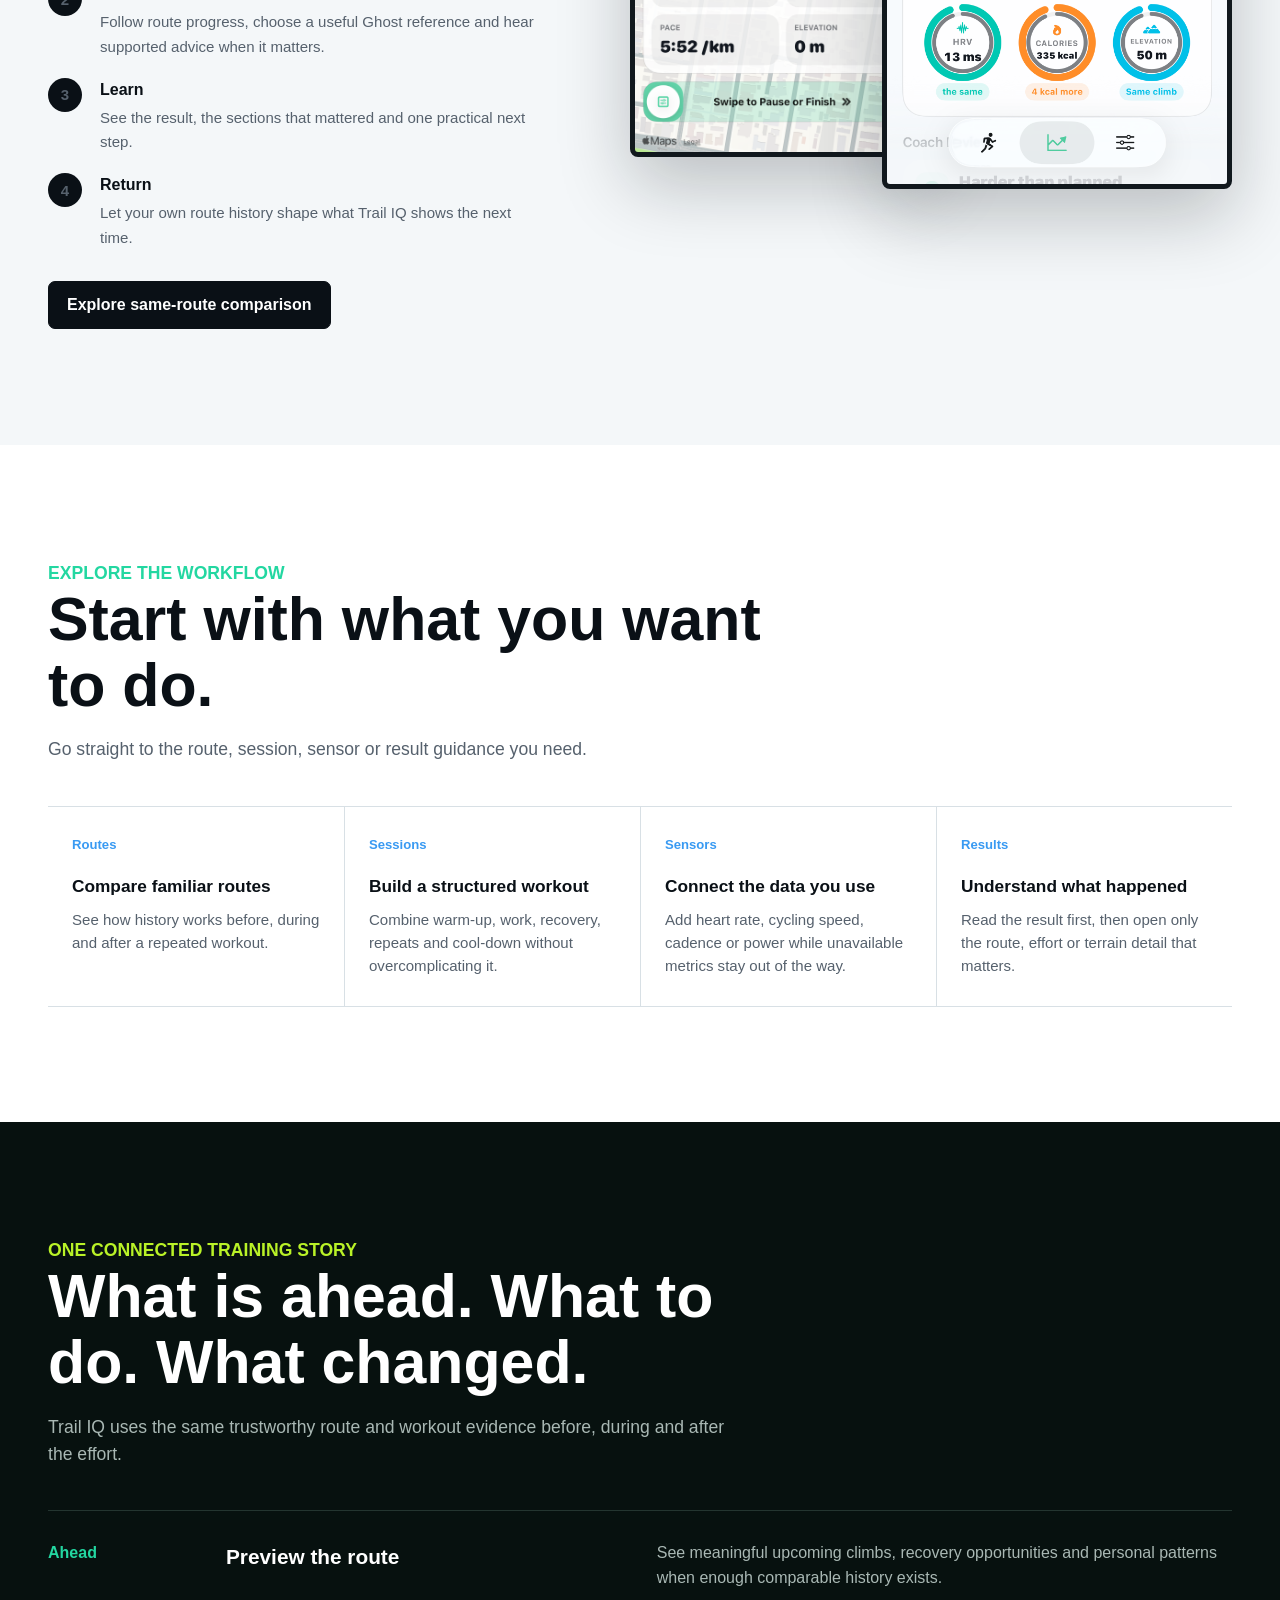
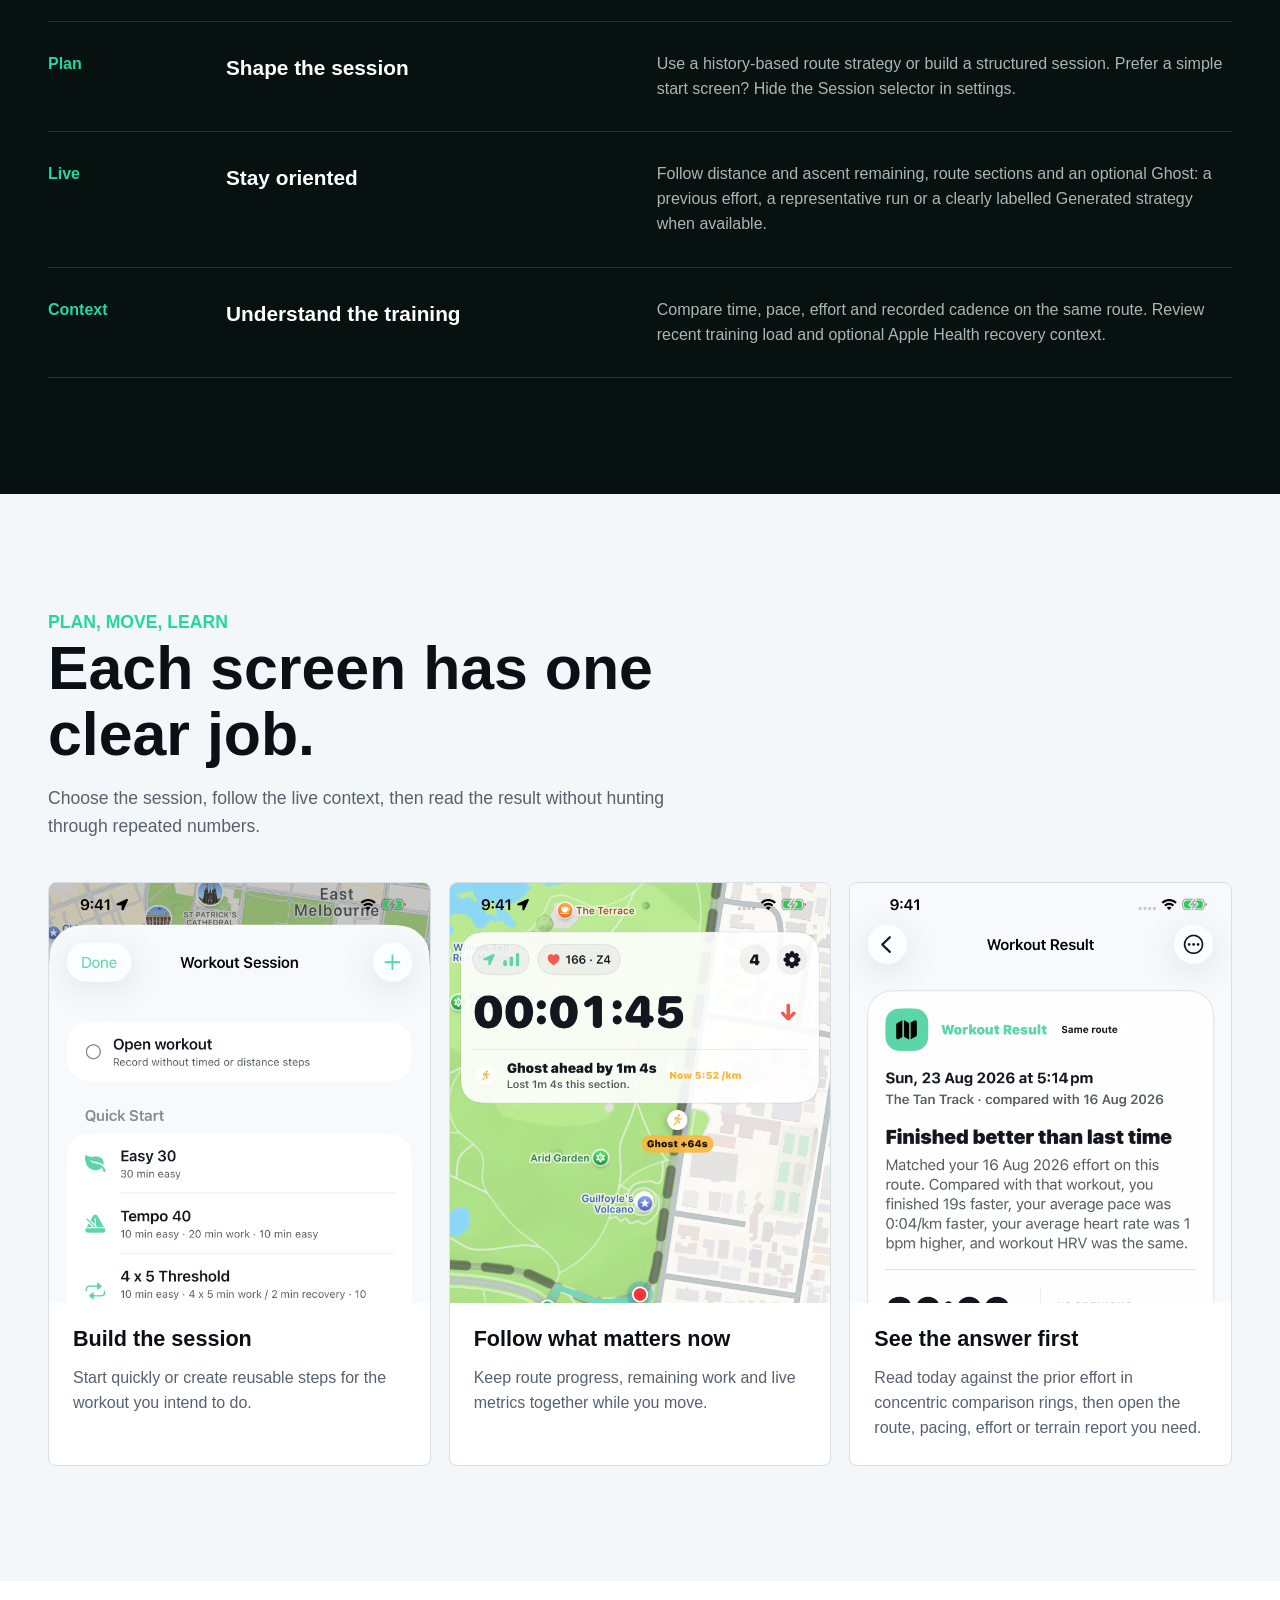
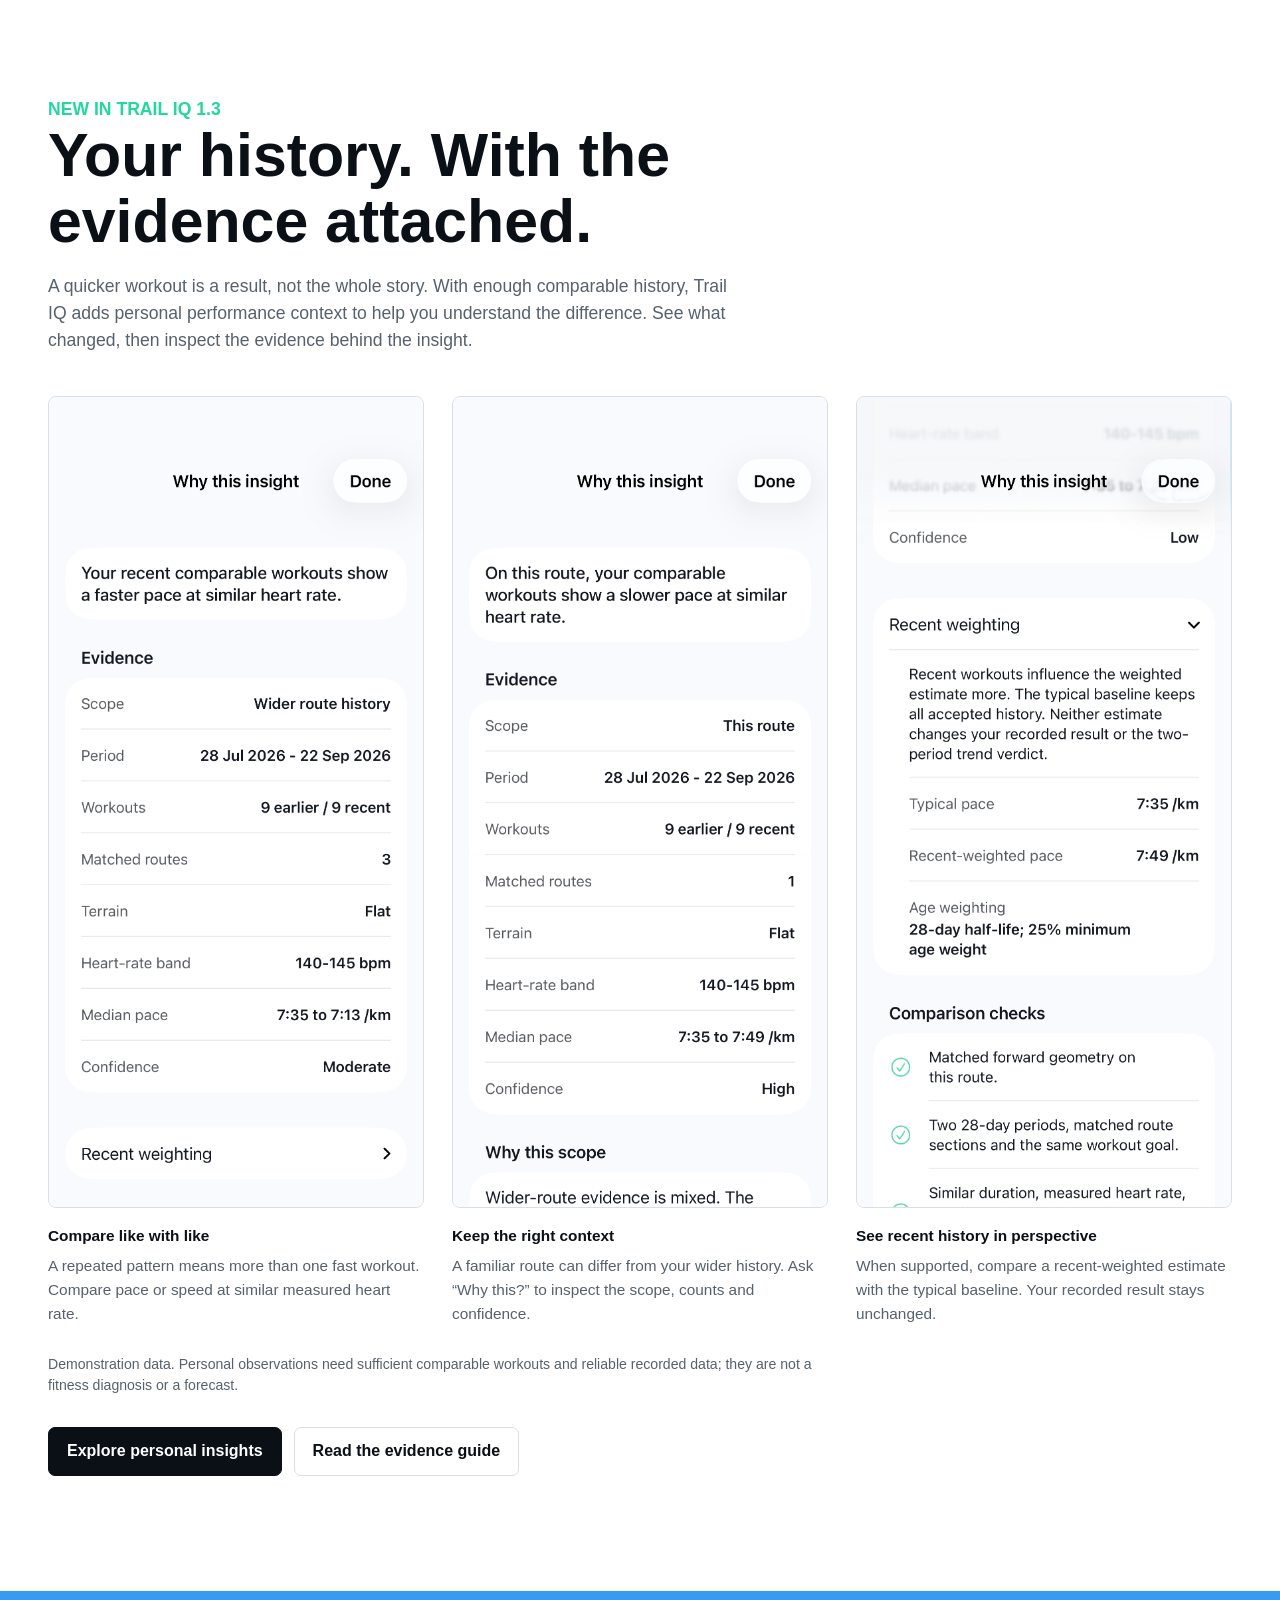
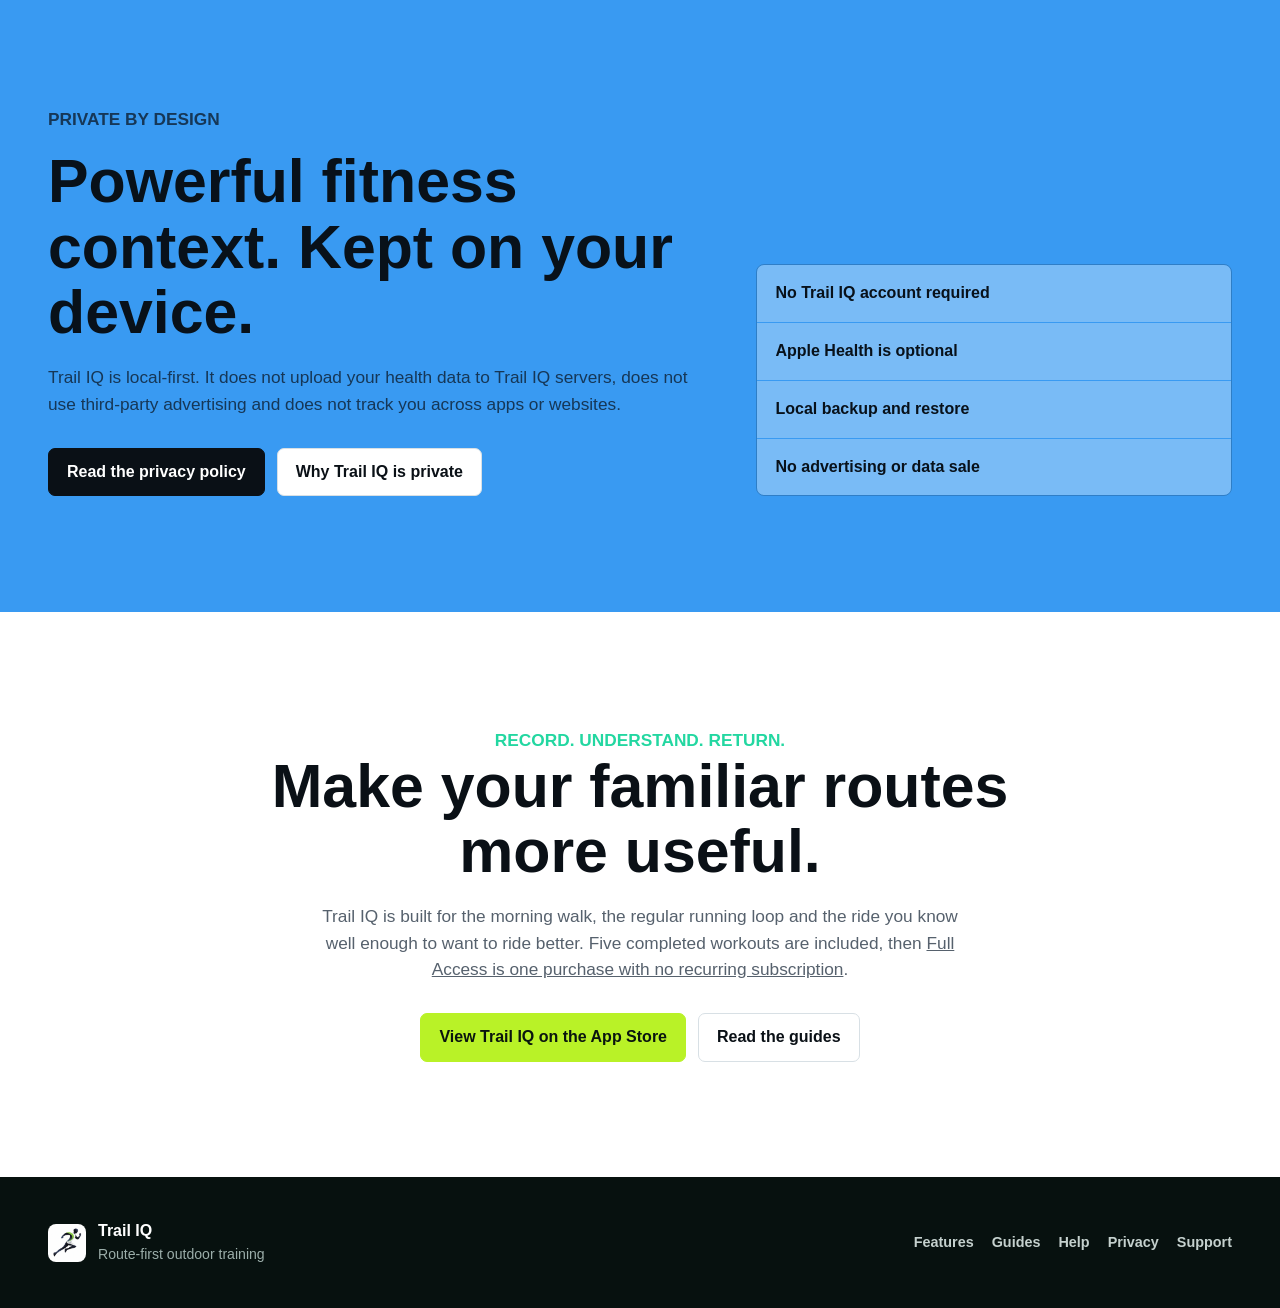
==== commit 7b2a9848: "Publish Trail IQ 1.3 features, evidence guides and screenshots Promote the prepared v1.3 content fro" ====
--- a/index.html
+++ b/index.html
@@ -20,14 +20,14 @@
   <meta name="twitter:description" content="Record outdoor workouts, compare every return and learn from the routes you repeat.">
   <meta name="twitter:image" content="https://trailiqapp.github.io/assets/screen-result.png">
   <link rel="icon" href="assets/app-icon.png">
-  <link rel="stylesheet" href="assets/site.css?v=13">
+  <link rel="stylesheet" href="assets/site.css?v=14">
   <script src="assets/site.js?v=13" defer></script>
   <script type="application/ld+json">
   {
     "@context": "https://schema.org",
     "@type": "MobileApplication",
     "name": "Trail IQ",
-    "softwareVersion": "1.2.0",
+    "softwareVersion": "1.3.0",
     "operatingSystem": "iOS",
     "applicationCategory": "HealthApplication",
     "url": "https://trailiqapp.github.io/",
@@ -53,7 +53,10 @@
       "Transparent training load and optional recovery context",
       "GPX, TCX and FIT workout import",
       "GPX and TCX workout export",
-      "Local-first workout storage"
+      "Local-first workout storage",
+      "Evidence-linked personal performance and conditions insights",
+      "Route-specific and wider-history performance context",
+      "Inspectable comparison evidence and optional recent weighting"
     ],
     "publisher": {
       "@type": "Organization",
@@ -82,9 +85,9 @@
     <header class="hero">
       <div class="hero-inner">
         <div class="hero-copy">
-          <p class="eyebrow">Trail IQ 1.2.0 &middot; Now available</p>
+          <p class="eyebrow">Trail IQ 1.3.0 &middot; Now available</p>
           <h1>Trail IQ</h1>
-          <p class="lede">Know what is coming. Use your own history to decide how to handle it. Trail IQ connects the walks, runs and rides you repeat with a plan for today and a clearer review afterward.</p>
+          <p class="lede">Know what is coming. Learn what works for you. Record your walks, runs and rides, compare familiar routes and turn your own history into a clearer next step.</p>
           <div class="actions">
             <a class="button bright" href="https://apps.apple.com/app/id6786252489">View on the App Store</a>
             <a class="button ghost" href="compare-runs-same-route/index.html">Compare repeated routes</a>
@@ -269,6 +272,35 @@
       </div>
     </section>
 
+    <section id="personal-history" class="section release-band">
+      <div class="section-inner">
+        <div class="section-heading">
+          <p class="eyebrow">New in Trail IQ 1.3</p>
+          <h2>Your history. With the evidence attached.</h2>
+          <p>A quicker workout is a result, not the whole story. With enough comparable history, Trail IQ adds personal performance context to help you understand the difference. See what changed, then inspect the evidence behind the insight.</p>
+        </div>
+        <div class="history-gallery">
+          <figure>
+            <img src="assets/screen-personal-context.png" width="1125" height="2436" loading="lazy" alt="Synthetic Trail IQ wider-history evidence showing a faster pace at similar heart rate across comparable workouts.">
+            <figcaption><strong>Compare like with like</strong>A repeated pattern means more than one fast workout. Compare pace or speed at similar measured heart rate.</figcaption>
+          </figure>
+          <figure>
+            <img src="assets/screen-personal-evidence.png" width="1125" height="2436" loading="lazy" alt="Trail IQ Why this insight screen showing the period, workout counts, matched heart-rate band and confidence using demonstration data.">
+            <figcaption><strong>Keep the right context</strong>A familiar route can differ from your wider history. Ask &ldquo;Why this?&rdquo; to inspect the scope, counts and confidence.</figcaption>
+          </figure>
+          <figure>
+            <img src="assets/screen-recent-context.png" width="1125" height="2436" loading="lazy" alt="Trail IQ evidence screen with Recent weighting expanded, using synthetic workout history.">
+            <figcaption><strong>See recent history in perspective</strong>When supported, compare a recent-weighted estimate with the typical baseline. Your recorded result stays unchanged.</figcaption>
+          </figure>
+        </div>
+        <p class="media-note">Demonstration data. Personal observations need sufficient comparable workouts and reliable recorded data; they are not a fitness diagnosis or a forecast.</p>
+        <div class="actions">
+          <a class="button" href="features.html#personal-history">Explore personal insights</a>
+          <a class="button outline" href="help.html#personal-insights">Read the evidence guide</a>
+        </div>
+      </div>
+    </section>
+
     <section class="section privacy-band">
       <div class="section-inner privacy-layout">
         <div>
--- a/assets/site.css
+++ b/assets/site.css
@@ -890,6 +890,54 @@
   margin-bottom: 0;
 }
 
+.history-gallery {
+  display: grid;
+  grid-template-columns: repeat(3, minmax(0, 1fr));
+  gap: 28px;
+  align-items: start;
+}
+
+.history-gallery figure {
+  min-width: 0;
+  margin: 0;
+}
+
+.history-gallery img {
+  display: block;
+  width: 100%;
+  height: auto;
+  border: 1px solid var(--line);
+  border-radius: 8px;
+}
+
+.history-gallery figcaption {
+  margin-top: 18px;
+  color: var(--muted);
+  font-size: 0.96rem;
+}
+
+.history-gallery figcaption strong {
+  display: block;
+  margin-bottom: 8px;
+  color: var(--ink);
+  line-height: 1.3;
+}
+
+.media-note {
+  max-width: 800px;
+  margin: 28px 0 0;
+  font-size: 0.88rem;
+}
+
+@media (max-width: 760px) {
+  .history-gallery {
+    grid-template-columns: 1fr;
+    gap: 40px;
+    max-width: 390px;
+    margin: 0 auto;
+  }
+}
+
 .privacy-band {
   background: var(--blue);
   color: #08111a;
@@ -1114,6 +1162,7 @@
 .single-screen img {
   display: block;
   width: 100%;
+  height: auto;
 }
 
 .doc-main {
@@ -1600,6 +1649,15 @@
   font-weight: 750;
 }
 
+.help-visual-pair.evidence-pair {
+  margin: 28px 0 0;
+}
+
+.help-visual-pair.evidence-pair img {
+  height: auto;
+  max-height: none;
+}
+
 .help-support-band {
   display: grid;
   grid-template-columns: minmax(0, 1fr) auto;
